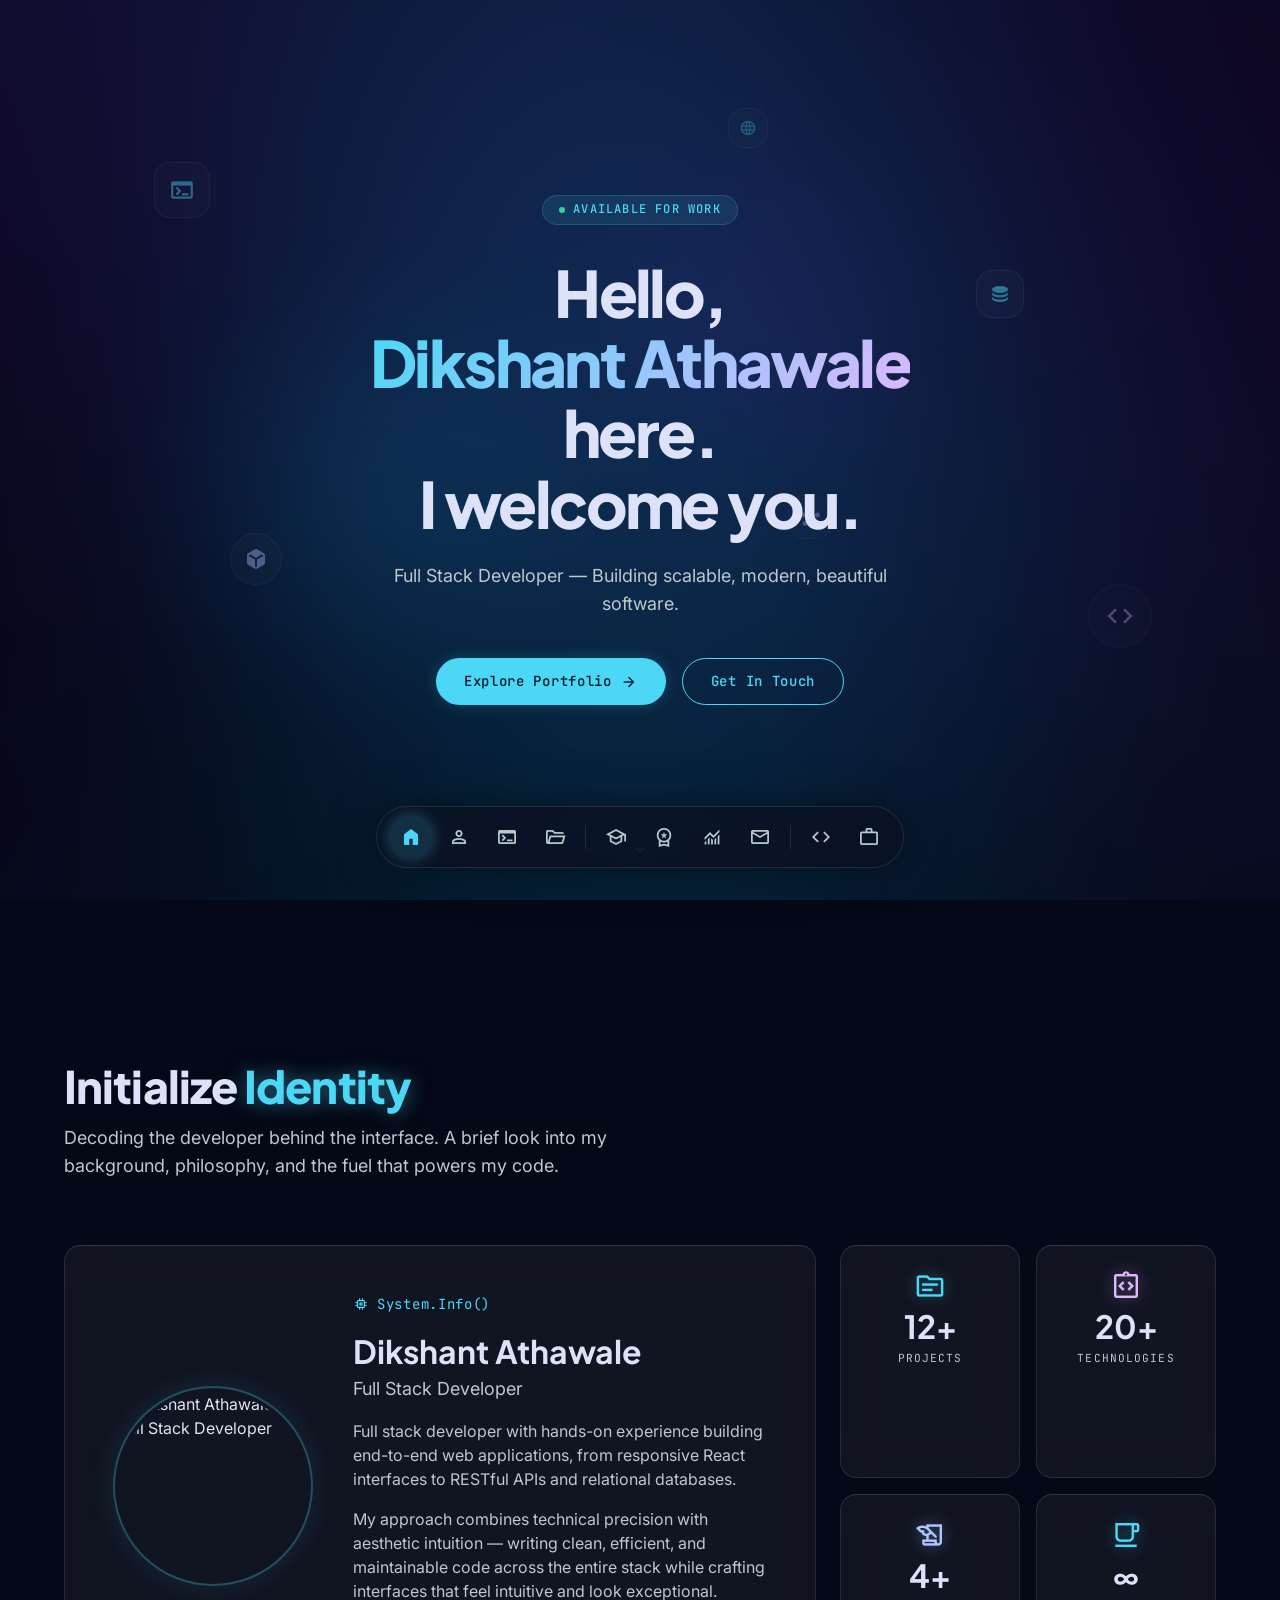
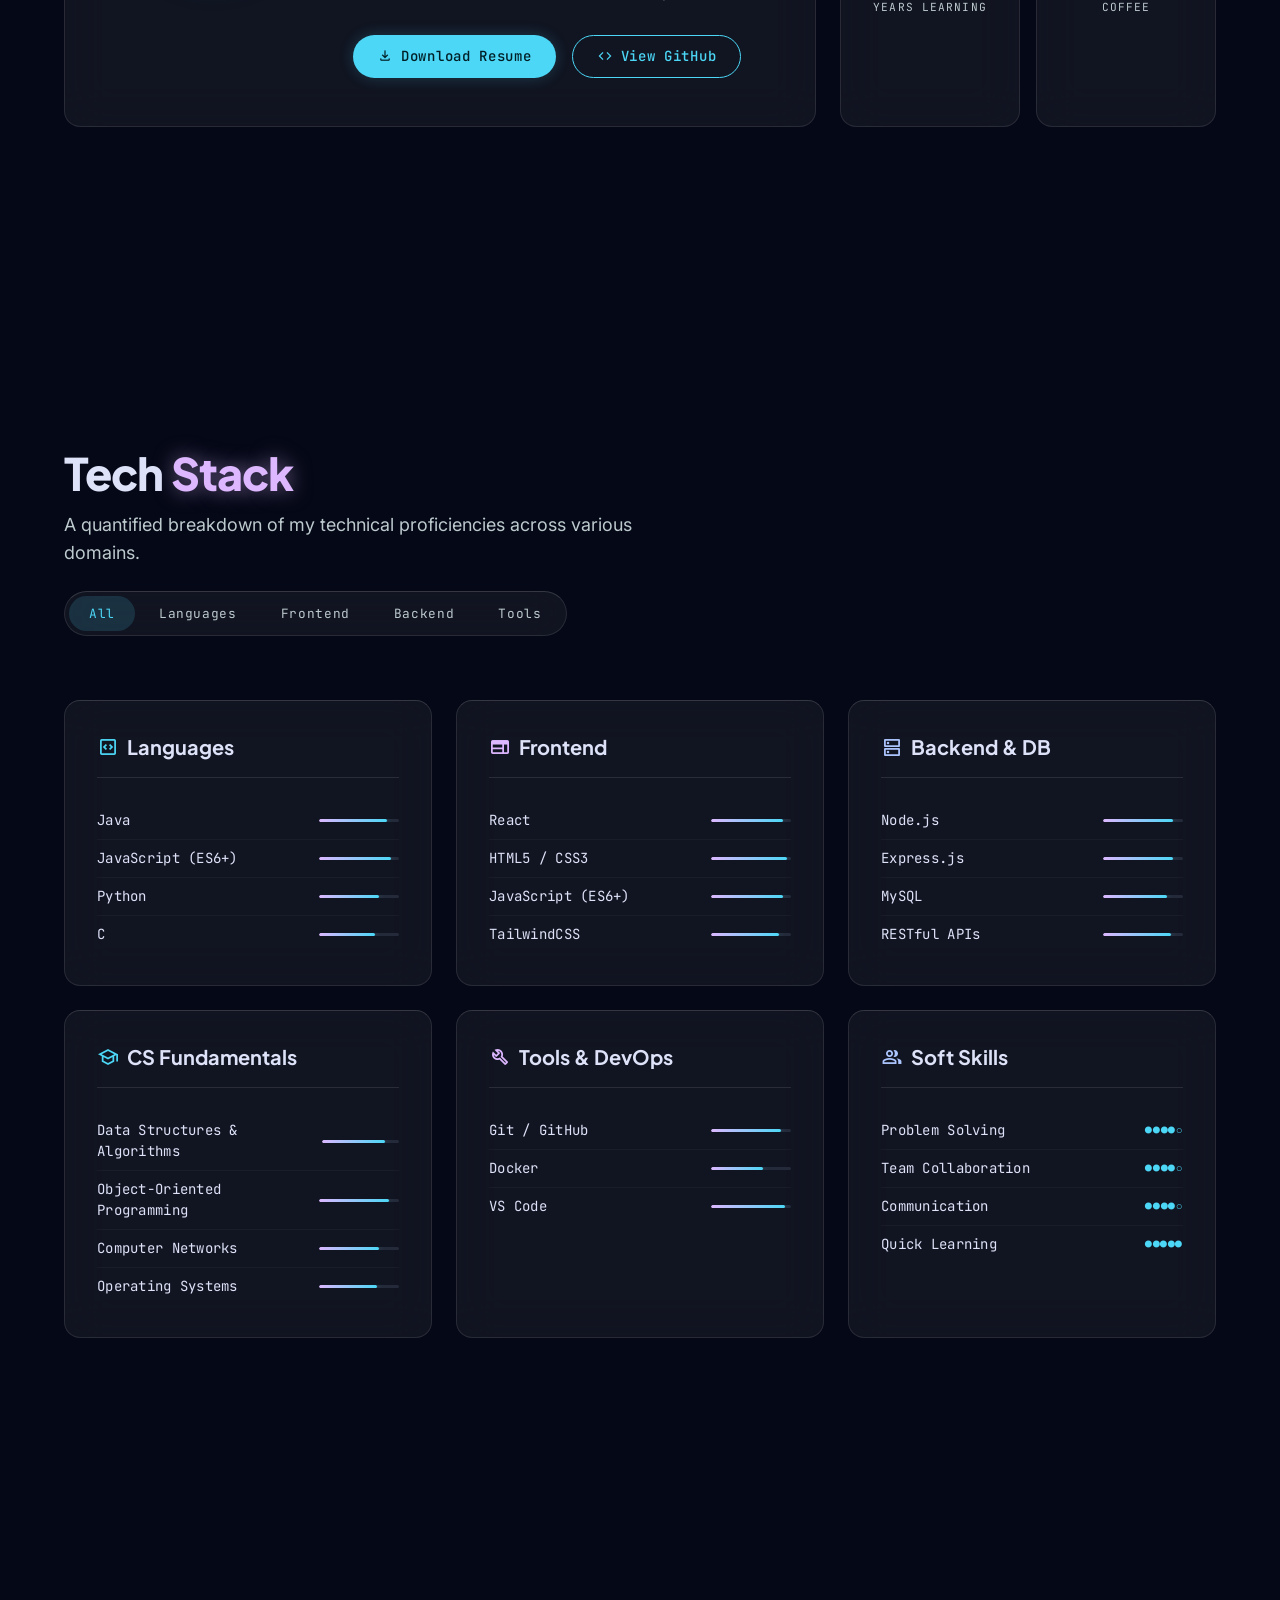
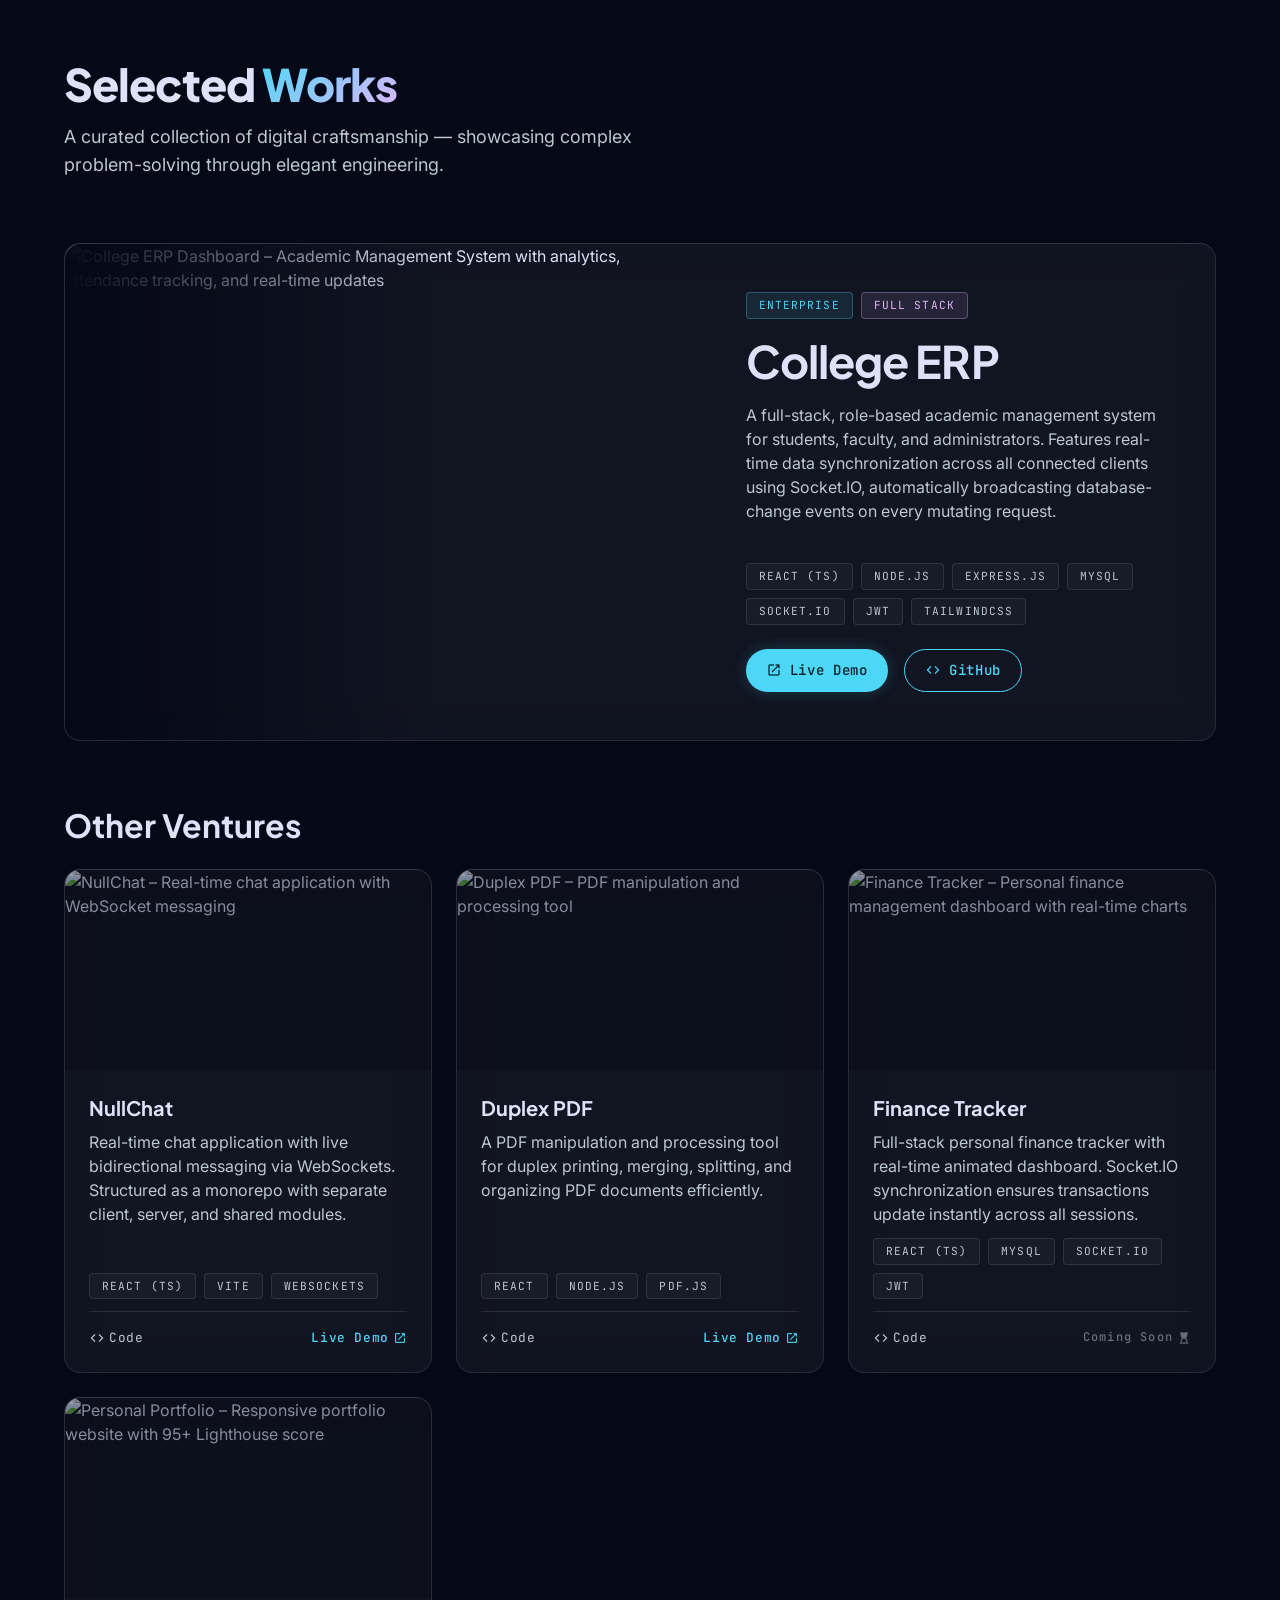
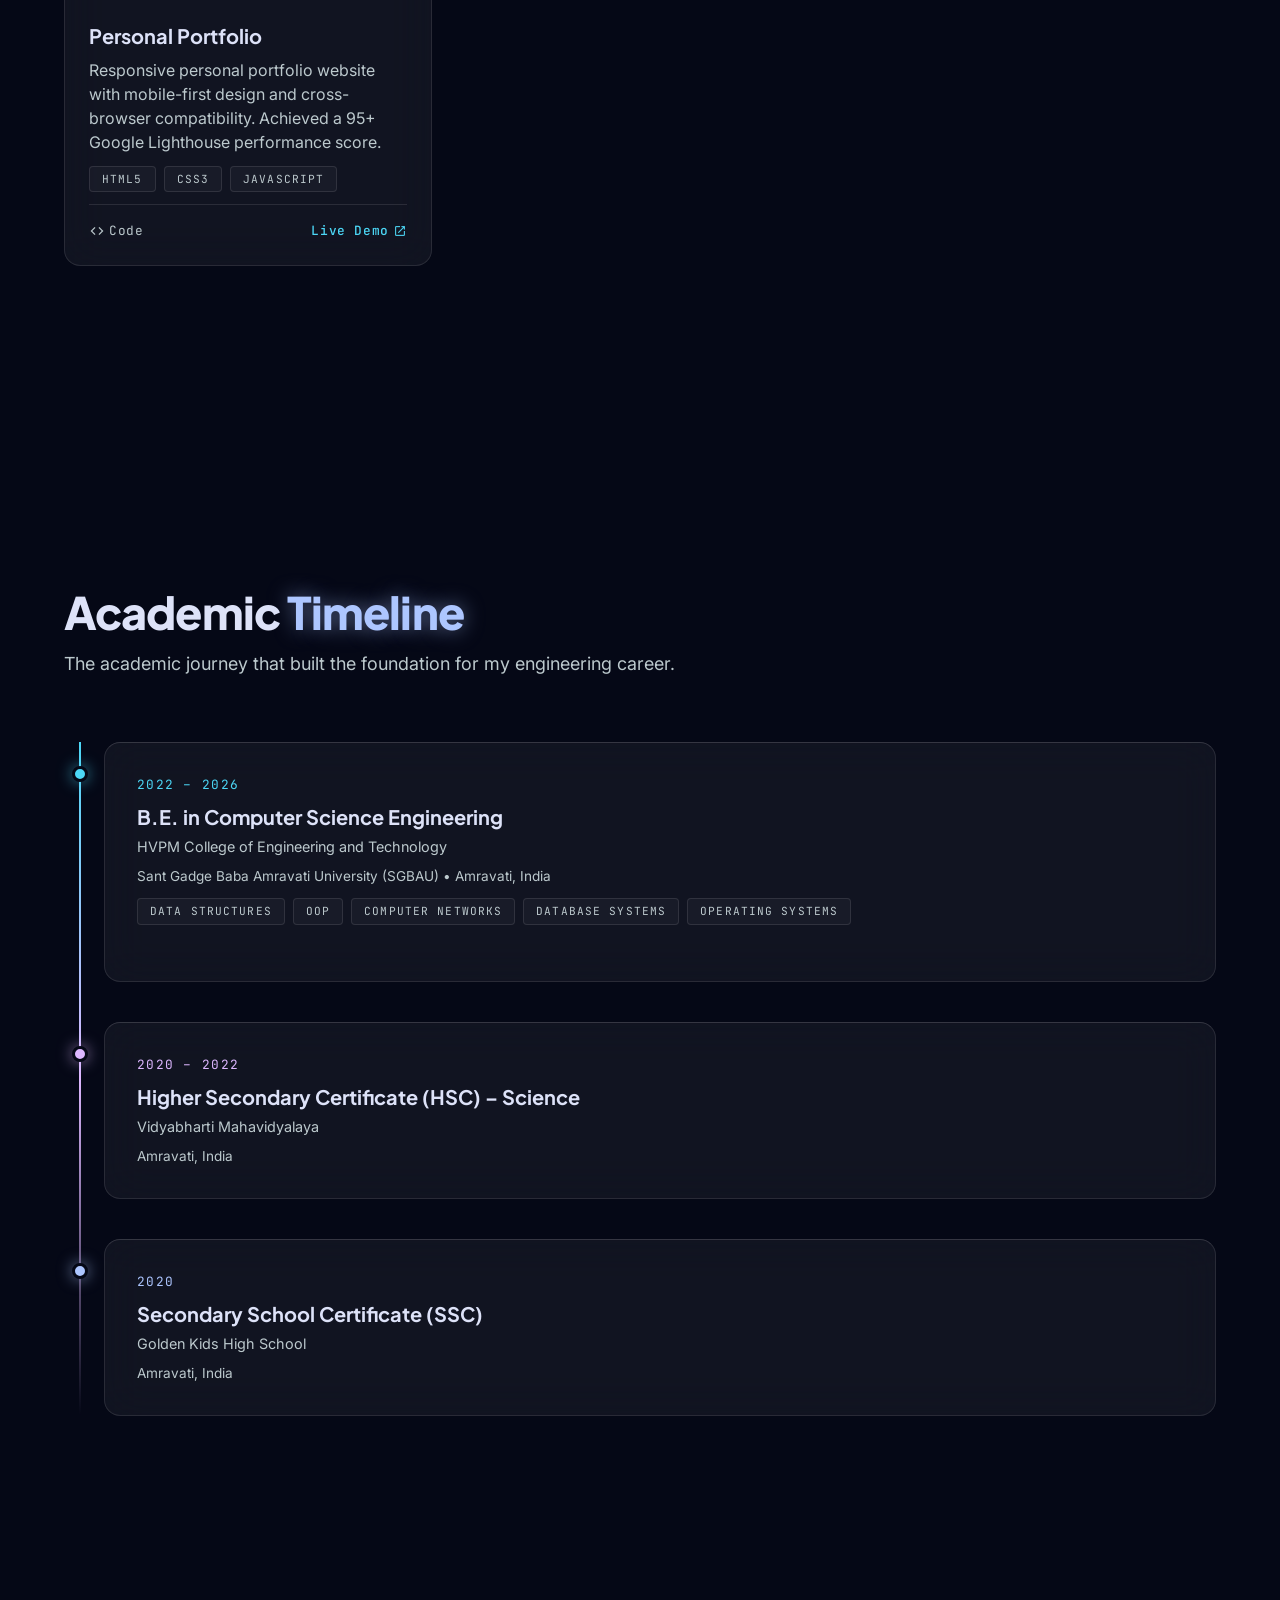
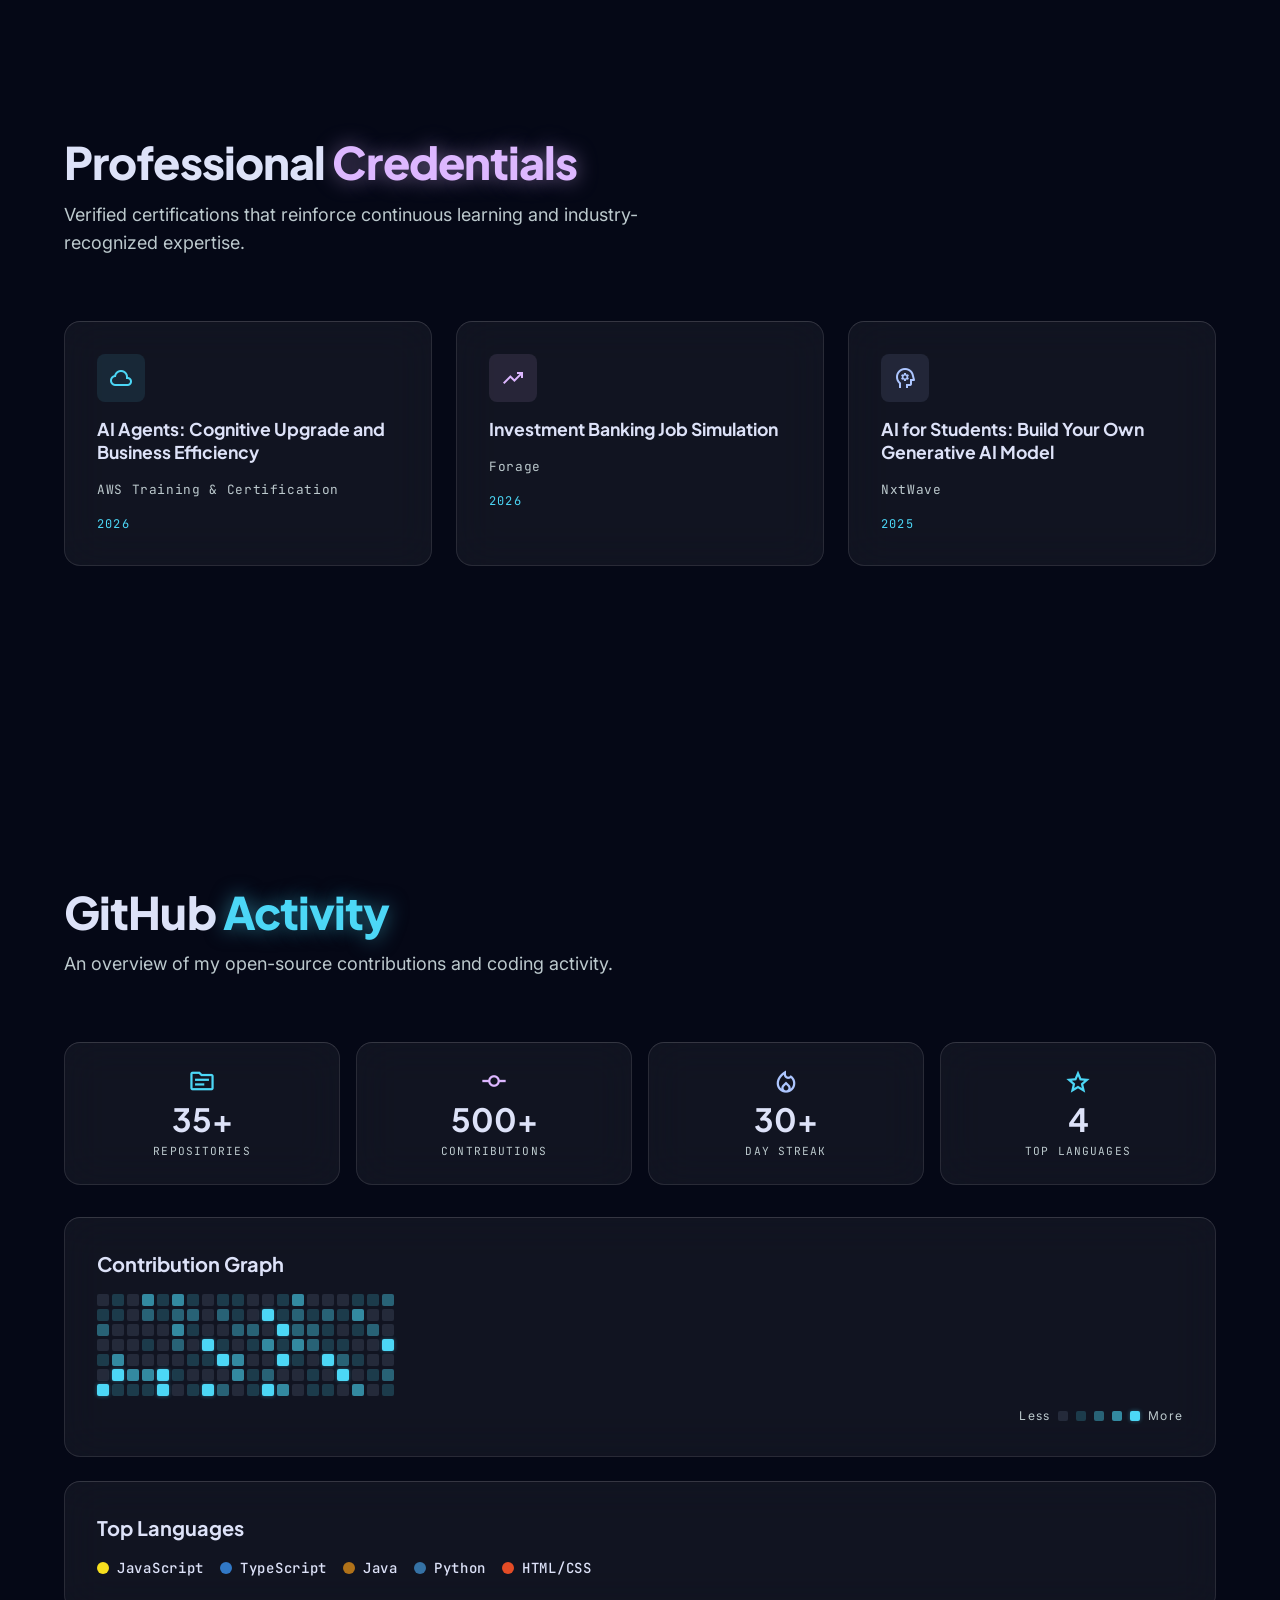
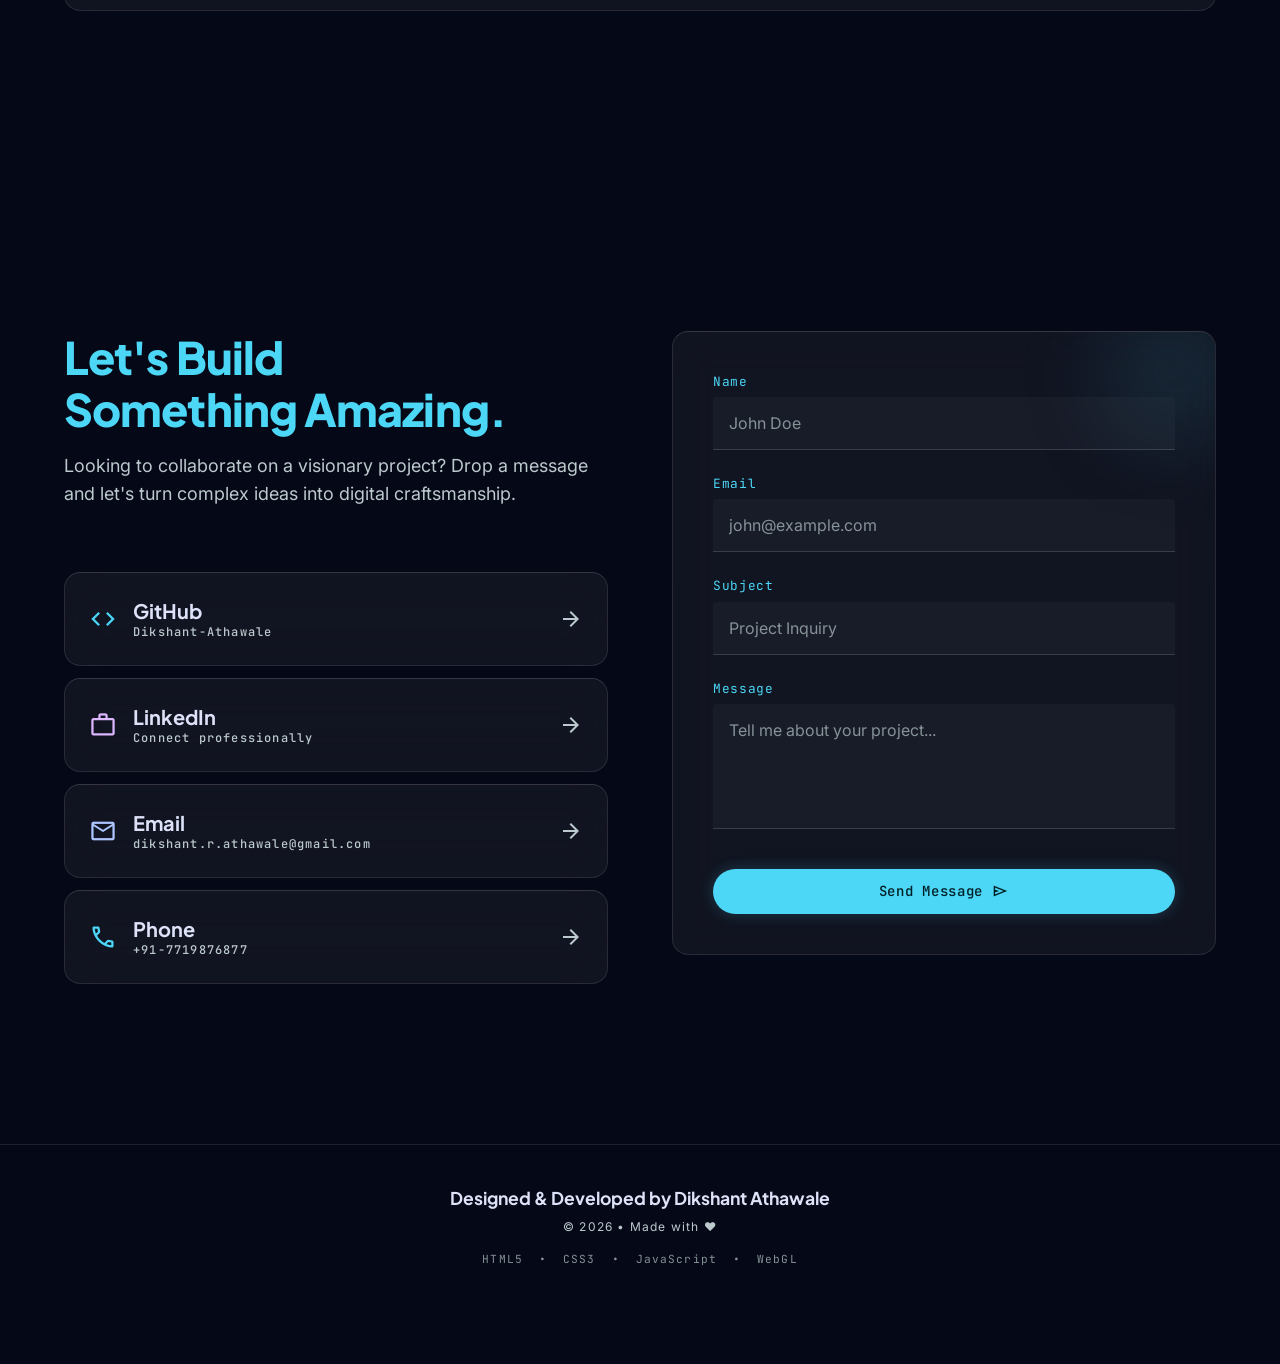
==== index.html @ 74b22dd6 "feat: complete modern single-page portfolio transformation" ====
<!DOCTYPE html>
<html lang="en">
<head>
  <meta charset="UTF-8">
  <meta name="viewport" content="width=device-width, initial-scale=1.0">
  <meta name="description" content="Dikshant Athawale – Full Stack Developer portfolio. Building scalable, modern, beautiful software with React, Node.js, Express, and MySQL.">
  <meta name="author" content="Dikshant Athawale">
  <meta name="theme-color" content="#050816">
  <title>Dikshant Athawale | Full Stack Developer</title>

  <!-- Fonts -->
  <link rel="preconnect" href="https://fonts.googleapis.com">
  <link rel="preconnect" href="https://fonts.gstatic.com" crossorigin>
  <link href="https://fonts.googleapis.com/css2?family=Plus+Jakarta+Sans:wght@600;700;800&family=Inter:wght@400;500;600&family=JetBrains+Mono:wght@400;500&display=swap" rel="stylesheet">
  <!-- Material Symbols -->
  <link href="https://fonts.googleapis.com/css2?family=Material+Symbols+Outlined:opsz,wght,FILL,GRAD@20..48,100..700,0..1,-50..200&display=swap" rel="stylesheet">

  <!-- Styles -->
  <link rel="stylesheet" href="styles.css">
</head>
<body>

  <!-- Skip to Content (Accessibility) -->
  <a href="#about" class="skip-link">Skip to main content</a>

  <!-- ================================================================
       LOADING OVERLAY
       ================================================================ -->
  <div id="loading-overlay">
    <div class="loader-name gradient-text" aria-hidden="true">DIKSHANT<br>ATHAWALE</div>
    <div class="loader-progress-track">
      <div class="loader-progress-fill"></div>
    </div>
    <p class="loader-subtitle">Loading Portfolio...</p>
  </div>

  <!-- ================================================================
       SCROLL PROGRESS BAR
       ================================================================ -->
  <div id="scroll-progress" class="scroll-progress" role="progressbar" aria-label="Page scroll progress"></div>

  <!-- ================================================================
       WEBGL SHADER BACKGROUND
       ================================================================ -->
  <div id="shader-bg" aria-hidden="true"></div>
  <div class="aurora-fallback" style="display:none;" aria-hidden="true"></div>

  <!-- ================================================================
       HERO SECTION
       ================================================================ -->
  <section id="hero" aria-label="Welcome">
    <!-- Floating Tech Icons -->
    <div class="floating-icons" aria-hidden="true">
      <div class="floating-icon" style="top:18%; left:12%; width:56px; height:56px; opacity:0.45;">
        <span class="material-symbols-outlined text-primary" style="font-size:26px; font-variation-settings:'FILL' 1;">terminal</span>
      </div>
      <div class="floating-icon" style="bottom:28%; right:10%; width:64px; height:64px; border-radius:50%; opacity:0.35;">
        <span class="material-symbols-outlined text-secondary" style="font-size:30px; font-variation-settings:'FILL' 1;">code</span>
      </div>
      <div class="floating-icon" style="top:30%; right:20%; width:48px; height:48px; opacity:0.5;">
        <span class="material-symbols-outlined text-primary" style="font-size:22px; font-variation-settings:'FILL' 1;">database</span>
      </div>
      <div class="floating-icon" style="bottom:35%; left:18%; width:52px; height:52px; border-radius:50%; opacity:0.4;">
        <span class="material-symbols-outlined text-tertiary" style="font-size:24px; font-variation-settings:'FILL' 1;">deployed_code</span>
      </div>
      <div class="floating-icon" style="top:55%; right:35%; width:44px; height:44px; opacity:0.3;">
        <span class="material-symbols-outlined text-secondary" style="font-size:20px; font-variation-settings:'FILL' 1;">hub</span>
      </div>
      <div class="floating-icon" style="top:12%; right:40%; width:40px; height:40px; opacity:0.35;">
        <span class="material-symbols-outlined text-primary" style="font-size:18px; font-variation-settings:'FILL' 1;">language</span>
      </div>
    </div>

    <!-- Hero Content -->
    <div class="hero-content container">
      <div class="hero-badge font-label text-label-sm text-primary">
        <span></span>
        AVAILABLE FOR WORK
      </div>
      <h1 class="font-display text-display-lg hero-title">
        Hello,<br>
        <span class="gradient-text">Dikshant Athawale</span> here.<br>
        I welcome you.
      </h1>
      <p class="font-body text-body-lg hero-subtitle">
        Full Stack Developer — Building scalable, modern, beautiful software.
      </p>
      <div class="hero-cta">
        <a href="#about" class="btn btn-primary">
          Explore Portfolio
          <span class="material-symbols-outlined" style="font-size:18px;">arrow_forward</span>
        </a>
        <a href="#contact" class="btn btn-ghost">
          Get In Touch
        </a>
      </div>
    </div>

    <!-- Scroll Indicator -->
    <div class="hero-scroll-indicator" aria-hidden="true">
      <span class="material-symbols-outlined" style="font-size:20px;">expand_more</span>
    </div>
  </section>

  <!-- ================================================================
       MAIN CONTENT
       ================================================================ -->
  <main>

    <!-- ============================================================
         ABOUT SECTION
         ============================================================ -->
    <section id="about" class="section" aria-label="About Me">
      <div class="container">
        <div class="section-header reveal">
          <h2 class="font-display text-headline-xl">Initialize <span class="text-primary glow-primary">Identity</span></h2>
          <p class="font-body text-body-lg text-muted" style="max-width:640px; margin-top:12px;">
            Decoding the developer behind the interface. A brief look into my background, philosophy, and the fuel that powers my code.
          </p>
        </div>

        <div class="about-grid">
          <!-- Main About Card -->
          <div class="card about-card reveal delay-1">
            <div class="about-photo-wrapper">
              <img src="https://www.gstatic.com/labs-code/stitch/stitch-placeholder-300x300.svg"
                   alt="Dikshant Athawale – Full Stack Developer"
                   width="300" height="300"
                   loading="lazy">
            </div>
            <div class="about-info">
              <div class="about-meta">
                <span class="material-symbols-outlined" style="font-size:16px;">memory</span>
                System.Info()
              </div>
              <h3 class="font-headline text-headline-lg" style="margin-bottom:4px;">Dikshant Athawale</h3>
              <p class="text-body-lg text-muted" style="margin-bottom:16px;">Full Stack Developer</p>
              <div class="about-bio text-body-md">
                <p>Full stack developer with hands-on experience building end-to-end web applications, from responsive React interfaces to RESTful APIs and relational databases.</p>
                <p>My approach combines technical precision with aesthetic intuition — writing clean, efficient, and maintainable code across the entire stack while crafting interfaces that feel intuitive and look exceptional.</p>
              </div>
              <div class="about-actions">
                <a href="Dikshant_Athawale_Resume_FullStack.pdf" download class="btn btn-primary" style="padding: 10px 24px;">
                  <span class="material-symbols-outlined" style="font-size:16px;">download</span>
                  Download Resume
                </a>
                <a href="https://github.com/Dikshant-Athawale" target="_blank" rel="noopener noreferrer" class="btn btn-ghost" style="padding: 10px 24px;">
                  <span class="material-symbols-outlined" style="font-size:16px;">code</span>
                  View GitHub
                </a>
              </div>
            </div>
          </div>

          <!-- Stats Bento Grid -->
          <div class="stats-grid reveal delay-2">
            <div class="card stat-card">
              <span class="material-symbols-outlined text-primary icon-glow-primary" style="font-size:32px;">source</span>
              <span class="stat-value" data-count="12" data-suffix="+">0</span>
              <span class="stat-label">Projects</span>
            </div>
            <div class="card stat-card">
              <span class="material-symbols-outlined text-secondary icon-glow-secondary" style="font-size:32px;">integration_instructions</span>
              <span class="stat-value" data-count="20" data-suffix="+">0</span>
              <span class="stat-label">Technologies</span>
            </div>
            <div class="card stat-card">
              <span class="material-symbols-outlined text-tertiary icon-glow-tertiary" style="font-size:32px;">history_edu</span>
              <span class="stat-value" data-count="4" data-suffix="+">0</span>
              <span class="stat-label">Years Learning</span>
            </div>
            <div class="card stat-card">
              <span class="material-symbols-outlined text-primary icon-glow-primary" style="font-size:32px;">local_cafe</span>
              <span class="stat-value">∞</span>
              <span class="stat-label">Coffee</span>
            </div>
          </div>
        </div>
      </div>
    </section>

    <!-- ============================================================
         SKILLS SECTION
         ============================================================ -->
    <section id="skills" class="section" aria-label="Technical Skills">
      <div class="container">
        <div class="section-header reveal" style="display:flex; flex-wrap:wrap; justify-content:space-between; align-items:flex-end; gap:24px;">
          <div>
            <h2 class="font-display text-headline-xl">Tech <span class="text-secondary glow-secondary">Stack</span></h2>
            <p class="font-body text-body-lg text-muted" style="max-width:640px; margin-top:12px;">
              A quantified breakdown of my technical proficiencies across various domains.
            </p>
          </div>
          <!-- Category Tabs -->
          <div class="glass skills-tabs" style="border-radius:9999px; align-self:flex-start;">
            <button class="skill-tab active" data-category="all">All</button>
            <button class="skill-tab" data-category="languages">Languages</button>
            <button class="skill-tab" data-category="frontend">Frontend</button>
            <button class="skill-tab" data-category="backend">Backend</button>
            <button class="skill-tab" data-category="tools">Tools</button>
          </div>
        </div>

        <div class="skills-grid">
          <!-- Programming Languages -->
          <div class="card skill-category-card reveal delay-1" data-category="languages">
            <div class="skill-category-header">
              <span class="material-symbols-outlined text-primary" style="font-size:22px;">code_blocks</span>
              <h3 class="font-headline text-headline-md">Languages</h3>
            </div>
            <div class="skill-item">
              <span>Java</span>
              <div class="skill-bar-track"><div class="skill-bar-fill" data-width="85%"></div></div>
            </div>
            <div class="skill-item">
              <span>JavaScript (ES6+)</span>
              <div class="skill-bar-track"><div class="skill-bar-fill" data-width="90%"></div></div>
            </div>
            <div class="skill-item">
              <span>Python</span>
              <div class="skill-bar-track"><div class="skill-bar-fill" data-width="75%"></div></div>
            </div>
            <div class="skill-item">
              <span>C</span>
              <div class="skill-bar-track"><div class="skill-bar-fill" data-width="70%"></div></div>
            </div>
          </div>

          <!-- Frontend -->
          <div class="card skill-category-card reveal delay-2" data-category="frontend">
            <div class="skill-category-header">
              <span class="material-symbols-outlined text-secondary" style="font-size:22px;">web</span>
              <h3 class="font-headline text-headline-md">Frontend</h3>
            </div>
            <div class="skill-item">
              <span>React</span>
              <div class="skill-bar-track"><div class="skill-bar-fill" data-width="90%"></div></div>
            </div>
            <div class="skill-item">
              <span>HTML5 / CSS3</span>
              <div class="skill-bar-track"><div class="skill-bar-fill" data-width="95%"></div></div>
            </div>
            <div class="skill-item">
              <span>JavaScript (ES6+)</span>
              <div class="skill-bar-track"><div class="skill-bar-fill" data-width="90%"></div></div>
            </div>
            <div class="skill-item">
              <span>TailwindCSS</span>
              <div class="skill-bar-track"><div class="skill-bar-fill" data-width="85%"></div></div>
            </div>
          </div>

          <!-- Backend & Database -->
          <div class="card skill-category-card reveal delay-3" data-category="backend">
            <div class="skill-category-header">
              <span class="material-symbols-outlined text-tertiary" style="font-size:22px;">dns</span>
              <h3 class="font-headline text-headline-md">Backend & DB</h3>
            </div>
            <div class="skill-item">
              <span>Node.js</span>
              <div class="skill-bar-track"><div class="skill-bar-fill" data-width="88%"></div></div>
            </div>
            <div class="skill-item">
              <span>Express.js</span>
              <div class="skill-bar-track"><div class="skill-bar-fill" data-width="88%"></div></div>
            </div>
            <div class="skill-item">
              <span>MySQL</span>
              <div class="skill-bar-track"><div class="skill-bar-fill" data-width="80%"></div></div>
            </div>
            <div class="skill-item">
              <span>RESTful APIs</span>
              <div class="skill-bar-track"><div class="skill-bar-fill" data-width="85%"></div></div>
            </div>
          </div>

          <!-- CS Fundamentals -->
          <div class="card skill-category-card reveal delay-1" data-category="languages">
            <div class="skill-category-header">
              <span class="material-symbols-outlined text-primary" style="font-size:22px;">school</span>
              <h3 class="font-headline text-headline-md">CS Fundamentals</h3>
            </div>
            <div class="skill-item">
              <span>Data Structures & Algorithms</span>
              <div class="skill-bar-track"><div class="skill-bar-fill" data-width="82%"></div></div>
            </div>
            <div class="skill-item">
              <span>Object-Oriented Programming</span>
              <div class="skill-bar-track"><div class="skill-bar-fill" data-width="88%"></div></div>
            </div>
            <div class="skill-item">
              <span>Computer Networks</span>
              <div class="skill-bar-track"><div class="skill-bar-fill" data-width="75%"></div></div>
            </div>
            <div class="skill-item">
              <span>Operating Systems</span>
              <div class="skill-bar-track"><div class="skill-bar-fill" data-width="72%"></div></div>
            </div>
          </div>

          <!-- Tools & DevOps -->
          <div class="card skill-category-card reveal delay-2" data-category="tools">
            <div class="skill-category-header">
              <span class="material-symbols-outlined text-secondary" style="font-size:22px;">build</span>
              <h3 class="font-headline text-headline-md">Tools & DevOps</h3>
            </div>
            <div class="skill-item">
              <span>Git / GitHub</span>
              <div class="skill-bar-track"><div class="skill-bar-fill" data-width="88%"></div></div>
            </div>
            <div class="skill-item">
              <span>Docker</span>
              <div class="skill-bar-track"><div class="skill-bar-fill" data-width="65%"></div></div>
            </div>
            <div class="skill-item">
              <span>VS Code</span>
              <div class="skill-bar-track"><div class="skill-bar-fill" data-width="92%"></div></div>
            </div>
          </div>

          <!-- Soft Skills -->
          <div class="card skill-category-card reveal delay-3" data-category="tools">
            <div class="skill-category-header">
              <span class="material-symbols-outlined text-tertiary" style="font-size:22px;">group</span>
              <h3 class="font-headline text-headline-md">Soft Skills</h3>
            </div>
            <div class="skill-item">
              <span>Problem Solving</span>
              <span class="skill-level">●●●●○</span>
            </div>
            <div class="skill-item">
              <span>Team Collaboration</span>
              <span class="skill-level">●●●●○</span>
            </div>
            <div class="skill-item">
              <span>Communication</span>
              <span class="skill-level">●●●●○</span>
            </div>
            <div class="skill-item">
              <span>Quick Learning</span>
              <span class="skill-level">●●●●●</span>
            </div>
          </div>
        </div>
      </div>
    </section>

    <!-- ============================================================
         PROJECTS SECTION
         ============================================================ -->
    <section id="projects" class="section" aria-label="Projects">
      <div class="container">
        <div class="section-header reveal">
          <h2 class="font-display text-headline-xl">Selected <span class="gradient-text">Works</span></h2>
          <p class="font-body text-body-lg text-muted" style="max-width:640px; margin-top:12px;">
            A curated collection of digital craftsmanship — showcasing complex problem-solving through elegant engineering.
          </p>
        </div>

        <!-- Featured Project: College ERP -->
        <div class="card featured-project reveal delay-1">
          <div class="featured-project-image">
            <img src="https://lh3.googleusercontent.com/aida-public/[base64]"
                 alt="College ERP Dashboard – Academic Management System with analytics, attendance tracking, and real-time updates"
                 loading="lazy"
                 width="800" height="500">
          </div>
          <div class="featured-project-content">
            <div class="project-tags">
              <span class="tag tag-primary">ENTERPRISE</span>
              <span class="tag tag-secondary">FULL STACK</span>
            </div>
            <h3 class="font-headline text-headline-xl" style="margin-bottom:16px;">College ERP</h3>
            <p class="text-body-md text-muted" style="margin-bottom:16px;">
              A full-stack, role-based academic management system for students, faculty, and administrators. Features real-time data synchronization across all connected clients using Socket.IO, automatically broadcasting database-change events on every mutating request.
            </p>
            <div class="tech-stack">
              <span class="tag">React (TS)</span>
              <span class="tag">Node.js</span>
              <span class="tag">Express.js</span>
              <span class="tag">MySQL</span>
              <span class="tag">Socket.IO</span>
              <span class="tag">JWT</span>
              <span class="tag">TailwindCSS</span>
            </div>
            <div class="project-actions">
              <a href="https://college-3exay2lt5-dikshantathawale777-7465s-projects.vercel.app" target="_blank" rel="noopener noreferrer" class="btn btn-primary" style="padding:10px 20px;">
                <span class="material-symbols-outlined" style="font-size:16px;">open_in_new</span>
                Live Demo
              </a>
              <a href="https://github.com/Dikshant-Athawale" target="_blank" rel="noopener noreferrer" class="btn btn-ghost" style="padding:10px 20px;">
                <span class="material-symbols-outlined" style="font-size:16px;">code</span>
                GitHub
              </a>
            </div>
          </div>
        </div>

        <!-- Other Projects Grid -->
        <h3 class="font-headline text-headline-lg reveal" style="margin-bottom:24px; margin-top:48px;">Other Ventures</h3>
        <div class="projects-grid">

          <!-- NullChat -->
          <div class="card project-card card-interactive reveal delay-1">
            <div class="project-card-image">
              <img src="https://lh3.googleusercontent.com/aida-public/[base64]"
                   alt="NullChat – Real-time chat application with WebSocket messaging"
                   loading="lazy"
                   width="600" height="400">
            </div>
            <div class="project-card-body">
              <h4 class="font-headline text-headline-md" style="margin-bottom:8px;">NullChat</h4>
              <p class="text-body-md text-muted" style="margin-bottom:12px; flex:1;">
                Real-time chat application with live bidirectional messaging via WebSockets. Structured as a monorepo with separate client, server, and shared modules.
              </p>
              <div class="tech-stack" style="margin:0 0 12px;">
                <span class="tag">React (TS)</span>
                <span class="tag">Vite</span>
                <span class="tag">WebSockets</span>
              </div>
              <div class="project-card-footer">
                <a href="https://github.com/Dikshant-Athawale" target="_blank" rel="noopener noreferrer" class="text-muted">
                  <span class="material-symbols-outlined" style="font-size:16px;">code</span> Code
                </a>
                <a href="https://null-chat-five.vercel.app" target="_blank" rel="noopener noreferrer" class="text-primary font-label text-label-sm" style="margin-left:auto; display:flex; align-items:center; gap:4px;">
                  Live Demo <span class="material-symbols-outlined" style="font-size:14px;">open_in_new</span>
                </a>
              </div>
            </div>
          </div>

          <!-- Duplex PDF -->
          <div class="card project-card card-interactive reveal delay-2">
            <div class="project-card-image">
              <img src="https://lh3.googleusercontent.com/aida-public/[base64]"
                   alt="Duplex PDF – PDF manipulation and processing tool"
                   loading="lazy"
                   width="600" height="400">
            </div>
            <div class="project-card-body">
              <h4 class="font-headline text-headline-md" style="margin-bottom:8px;">Duplex PDF</h4>
              <p class="text-body-md text-muted" style="margin-bottom:12px; flex:1;">
                A PDF manipulation and processing tool for duplex printing, merging, splitting, and organizing PDF documents efficiently.
              </p>
              <div class="tech-stack" style="margin:0 0 12px;">
                <span class="tag">React</span>
                <span class="tag">Node.js</span>
                <span class="tag">PDF.js</span>
              </div>
              <div class="project-card-footer">
                <a href="https://github.com/Dikshant-Athawale" target="_blank" rel="noopener noreferrer" class="text-muted">
                  <span class="material-symbols-outlined" style="font-size:16px;">code</span> Code
                </a>
                <a href="https://duplex-av3k3wbm3-dikshantathawale777-7465s-projects.vercel.app/" target="_blank" rel="noopener noreferrer" class="text-primary font-label text-label-sm" style="margin-left:auto; display:flex; align-items:center; gap:4px;">
                  Live Demo <span class="material-symbols-outlined" style="font-size:14px;">open_in_new</span>
                </a>
              </div>
            </div>
          </div>

          <!-- Finance Tracker -->
          <div class="card project-card card-interactive reveal delay-2">
            <div class="project-card-image">
              <img src="https://lh3.googleusercontent.com/aida-public/[base64]"
                   alt="Finance Tracker – Personal finance management dashboard with real-time charts"
                   loading="lazy"
                   width="600" height="400">
            </div>
            <div class="project-card-body">
              <h4 class="font-headline text-headline-md" style="margin-bottom:8px;">Finance Tracker</h4>
              <p class="text-body-md text-muted" style="margin-bottom:12px; flex:1;">
                Full-stack personal finance tracker with real-time animated dashboard. Socket.IO synchronization ensures transactions update instantly across all sessions.
              </p>
              <div class="tech-stack" style="margin:0 0 12px;">
                <span class="tag">React (TS)</span>
                <span class="tag">MySQL</span>
                <span class="tag">Socket.IO</span>
                <span class="tag">JWT</span>
              </div>
              <div class="project-card-footer">
                <a href="https://github.com/Dikshant-Athawale" target="_blank" rel="noopener noreferrer" class="text-muted">
                  <span class="material-symbols-outlined" style="font-size:16px;">code</span> Code
                </a>
                <span class="text-muted font-label text-label-sm" style="margin-left:auto; display:flex; align-items:center; gap:4px; opacity:0.5;">
                  Coming Soon <span class="material-symbols-outlined" style="font-size:14px;">hourglass_top</span>
                </span>
              </div>
            </div>
          </div>

          <!-- Personal Portfolio -->
          <div class="card project-card card-interactive reveal delay-3">
            <div class="project-card-image">
              <img src="https://lh3.googleusercontent.com/aida-public/[base64]"
                   alt="Personal Portfolio – Responsive portfolio website with 95+ Lighthouse score"
                   loading="lazy"
                   width="600" height="400">
            </div>
            <div class="project-card-body">
              <h4 class="font-headline text-headline-md" style="margin-bottom:8px;">Personal Portfolio</h4>
              <p class="text-body-md text-muted" style="margin-bottom:12px; flex:1;">
                Responsive personal portfolio website with mobile-first design and cross-browser compatibility. Achieved a 95+ Google Lighthouse performance score.
              </p>
              <div class="tech-stack" style="margin:0 0 12px;">
                <span class="tag">HTML5</span>
                <span class="tag">CSS3</span>
                <span class="tag">JavaScript</span>
              </div>
              <div class="project-card-footer">
                <a href="https://github.com/Dikshant-Athawale" target="_blank" rel="noopener noreferrer" class="text-muted">
                  <span class="material-symbols-outlined" style="font-size:16px;">code</span> Code
                </a>
                <a href="https://portfolio-neon-eta-15.vercel.app" target="_blank" rel="noopener noreferrer" class="text-primary font-label text-label-sm" style="margin-left:auto; display:flex; align-items:center; gap:4px;">
                  Live Demo <span class="material-symbols-outlined" style="font-size:14px;">open_in_new</span>
                </a>
              </div>
            </div>
          </div>

        </div>
      </div>
    </section>

    <!-- ============================================================
         EDUCATION SECTION
         ============================================================ -->
    <section id="education" class="section" aria-label="Education">
      <div class="container">
        <div class="section-header reveal">
          <h2 class="font-display text-headline-xl">Academic <span class="text-tertiary glow-tertiary">Timeline</span></h2>
          <p class="font-body text-body-lg text-muted" style="max-width:640px; margin-top:12px;">
            The academic journey that built the foundation for my engineering career.
          </p>
        </div>

        <div class="timeline">
          <!-- B.E. Computer Science -->
          <div class="timeline-item reveal delay-1">
            <div class="timeline-dot"></div>
            <div class="card timeline-card">
              <div class="timeline-year">2022 – 2026</div>
              <h3 class="timeline-title">B.E. in Computer Science Engineering</h3>
              <p class="timeline-subtitle">HVPM College of Engineering and Technology</p>
              <p class="timeline-details">Sant Gadge Baba Amravati University (SGBAU) • Amravati, India</p>
              <div class="tech-stack" style="margin-top:12px;">
                <span class="tag">Data Structures</span>
                <span class="tag">OOP</span>
                <span class="tag">Computer Networks</span>
                <span class="tag">Database Systems</span>
                <span class="tag">Operating Systems</span>
              </div>
            </div>
          </div>

          <!-- HSC -->
          <div class="timeline-item reveal delay-2">
            <div class="timeline-dot" style="background:var(--secondary); box-shadow:0 0 15px rgba(221,183,255,0.6);"></div>
            <div class="card timeline-card">
              <div class="timeline-year" style="color:var(--secondary);">2020 – 2022</div>
              <h3 class="timeline-title">Higher Secondary Certificate (HSC) – Science</h3>
              <p class="timeline-subtitle">Vidyabharti Mahavidyalaya</p>
              <p class="timeline-details">Amravati, India</p>
            </div>
          </div>

          <!-- SSC -->
          <div class="timeline-item reveal delay-3">
            <div class="timeline-dot" style="background:var(--tertiary); box-shadow:0 0 15px rgba(173,198,255,0.6);"></div>
            <div class="card timeline-card">
              <div class="timeline-year" style="color:var(--tertiary);">2020</div>
              <h3 class="timeline-title">Secondary School Certificate (SSC)</h3>
              <p class="timeline-subtitle">Golden Kids High School</p>
              <p class="timeline-details">Amravati, India</p>
            </div>
          </div>
        </div>
      </div>
    </section>

    <!-- ============================================================
         CERTIFICATIONS SECTION
         ============================================================ -->
    <section id="certifications" class="section" aria-label="Certifications">
      <div class="container">
        <div class="section-header reveal">
          <h2 class="font-display text-headline-xl">Professional <span class="text-secondary glow-secondary">Credentials</span></h2>
          <p class="font-body text-body-lg text-muted" style="max-width:640px; margin-top:12px;">
            Verified certifications that reinforce continuous learning and industry-recognized expertise.
          </p>
        </div>

        <div class="certs-grid">
          <!-- AWS Certification -->
          <div class="card cert-card card-interactive reveal delay-1">
            <div class="cert-icon">
              <span class="material-symbols-outlined" style="font-size:24px;">cloud</span>
            </div>
            <h3 class="cert-title">AI Agents: Cognitive Upgrade and Business Efficiency</h3>
            <p class="cert-issuer">AWS Training & Certification</p>
            <p class="cert-year">2026</p>
          </div>

          <!-- Forage Certification -->
          <div class="card cert-card card-interactive reveal delay-2">
            <div class="cert-icon" style="background:rgba(221,183,255,0.1); color:var(--secondary);">
              <span class="material-symbols-outlined" style="font-size:24px;">trending_up</span>
            </div>
            <h3 class="cert-title">Investment Banking Job Simulation</h3>
            <p class="cert-issuer">Forage</p>
            <p class="cert-year">2026</p>
          </div>

          <!-- NxtWave Certification -->
          <div class="card cert-card card-interactive reveal delay-3">
            <div class="cert-icon" style="background:rgba(173,198,255,0.1); color:var(--tertiary);">
              <span class="material-symbols-outlined" style="font-size:24px;">psychology</span>
            </div>
            <h3 class="cert-title">AI for Students: Build Your Own Generative AI Model</h3>
            <p class="cert-issuer">NxtWave</p>
            <p class="cert-year">2025</p>
          </div>
        </div>
      </div>
    </section>

    <!-- ============================================================
         GITHUB SECTION
         ============================================================ -->
    <section id="github" class="section" aria-label="GitHub Activity">
      <div class="container">
        <div class="section-header reveal">
          <h2 class="font-display text-headline-xl">GitHub <span class="text-primary glow-primary">Activity</span></h2>
          <p class="font-body text-body-lg text-muted" style="max-width:640px; margin-top:12px;">
            An overview of my open-source contributions and coding activity.
          </p>
        </div>

        <!-- GitHub Stats -->
        <div class="github-grid reveal delay-1">
          <div class="card github-stat-card">
            <span class="material-symbols-outlined text-primary" style="font-size:28px;">source</span>
            <span class="stat-value font-headline" data-count="35" data-suffix="+">0</span>
            <span class="stat-label">Repositories</span>
          </div>
          <div class="card github-stat-card">
            <span class="material-symbols-outlined text-secondary" style="font-size:28px;">commit</span>
            <span class="stat-value font-headline" data-count="500" data-suffix="+">0</span>
            <span class="stat-label">Contributions</span>
          </div>
          <div class="card github-stat-card">
            <span class="material-symbols-outlined text-tertiary" style="font-size:28px;">local_fire_department</span>
            <span class="stat-value font-headline" data-count="30" data-suffix="+">0</span>
            <span class="stat-label">Day Streak</span>
          </div>
          <div class="card github-stat-card">
            <span class="material-symbols-outlined text-primary" style="font-size:28px;">star</span>
            <span class="stat-value font-headline" data-count="4" data-suffix="">0</span>
            <span class="stat-label">Top Languages</span>
          </div>
        </div>

        <!-- Contribution Graph -->
        <div class="card github-contribution-graph reveal delay-2">
          <h3 class="font-headline text-headline-md" style="margin-bottom:16px;">Contribution Graph</h3>
          <div id="contribution-graph" class="contribution-grid" aria-label="GitHub contribution heatmap"></div>
          <div style="display:flex; align-items:center; gap:8px; margin-top:12px; justify-content:flex-end;">
            <span class="text-label-sm text-muted">Less</span>
            <div class="contribution-cell contribution-0" style="width:10px;height:10px;"></div>
            <div class="contribution-cell contribution-1" style="width:10px;height:10px;"></div>
            <div class="contribution-cell contribution-2" style="width:10px;height:10px;"></div>
            <div class="contribution-cell contribution-3" style="width:10px;height:10px;"></div>
            <div class="contribution-cell contribution-4" style="width:10px;height:10px;"></div>
            <span class="text-label-sm text-muted">More</span>
          </div>
        </div>

        <!-- Top Languages -->
        <div class="card reveal delay-3" style="padding:var(--space-4); margin-top:var(--space-3);">
          <h3 class="font-headline text-headline-md" style="margin-bottom:16px;">Top Languages</h3>
          <div style="display:flex; gap:16px; flex-wrap:wrap;">
            <div style="display:flex; align-items:center; gap:8px;">
              <div style="width:12px; height:12px; border-radius:50%; background:#f7df1e;"></div>
              <span class="font-label text-label-md">JavaScript</span>
            </div>
            <div style="display:flex; align-items:center; gap:8px;">
              <div style="width:12px; height:12px; border-radius:50%; background:#3178c6;"></div>
              <span class="font-label text-label-md">TypeScript</span>
            </div>
            <div style="display:flex; align-items:center; gap:8px;">
              <div style="width:12px; height:12px; border-radius:50%; background:#b07219;"></div>
              <span class="font-label text-label-md">Java</span>
            </div>
            <div style="display:flex; align-items:center; gap:8px;">
              <div style="width:12px; height:12px; border-radius:50%; background:#3572A5;"></div>
              <span class="font-label text-label-md">Python</span>
            </div>
            <div style="display:flex; align-items:center; gap:8px;">
              <div style="width:12px; height:12px; border-radius:50%; background:#e34c26;"></div>
              <span class="font-label text-label-md">HTML/CSS</span>
            </div>
          </div>
        </div>
      </div>
    </section>

    <!-- ============================================================
         CONTACT SECTION
         ============================================================ -->
    <section id="contact" class="section" aria-label="Contact">
      <div class="container">
        <div class="contact-split">
          <!-- Left: Heading + Social Links -->
          <div>
            <div class="section-header reveal">
              <h2 class="font-display text-headline-xl text-primary" style="margin-bottom:16px;">
                Let's Build<br>Something Amazing.
              </h2>
              <p class="font-body text-body-lg text-muted">
                Looking to collaborate on a visionary project? Drop a message and let's turn complex ideas into digital craftsmanship.
              </p>
            </div>

            <div style="display:flex; flex-direction:column; gap:12px; margin-top:32px;">
              <!-- GitHub -->
              <a href="https://github.com/Dikshant-Athawale" target="_blank" rel="noopener noreferrer"
                 class="card contact-link-card reveal delay-1">
                <div class="contact-link-info">
                  <span class="material-symbols-outlined text-primary">code</span>
                  <div>
                    <div class="font-headline text-headline-md">GitHub</div>
                    <div class="font-label text-label-sm text-muted">Dikshant-Athawale</div>
                  </div>
                </div>
                <span class="material-symbols-outlined text-muted" style="transition:transform 0.3s;">arrow_forward</span>
              </a>

              <!-- LinkedIn -->
              <a href="https://linkedin.com/in/dikshant-athawale-374763213" target="_blank" rel="noopener noreferrer"
                 class="card contact-link-card reveal delay-2">
                <div class="contact-link-info">
                  <span class="material-symbols-outlined text-secondary">work</span>
                  <div>
                    <div class="font-headline text-headline-md">LinkedIn</div>
                    <div class="font-label text-label-sm text-muted">Connect professionally</div>
                  </div>
                </div>
                <span class="material-symbols-outlined text-muted" style="transition:transform 0.3s;">arrow_forward</span>
              </a>

              <!-- Email -->
              <a href="mailto:dikshant.r.athawale@gmail.com"
                 class="card contact-link-card reveal delay-3">
                <div class="contact-link-info">
                  <span class="material-symbols-outlined text-tertiary">mail</span>
                  <div>
                    <div class="font-headline text-headline-md">Email</div>
                    <div class="font-label text-label-sm text-muted">dikshant.r.athawale@gmail.com</div>
                  </div>
                </div>
                <span class="material-symbols-outlined text-muted" style="transition:transform 0.3s;">arrow_forward</span>
              </a>

              <!-- Phone -->
              <a href="tel:+917719876877"
                 class="card contact-link-card reveal delay-4">
                <div class="contact-link-info">
                  <span class="material-symbols-outlined text-primary">phone</span>
                  <div>
                    <div class="font-headline text-headline-md">Phone</div>
                    <div class="font-label text-label-sm text-muted">+91-7719876877</div>
                  </div>
                </div>
                <span class="material-symbols-outlined text-muted" style="transition:transform 0.3s;">arrow_forward</span>
              </a>
            </div>
          </div>

          <!-- Right: Contact Form -->
          <div class="reveal delay-2">
            <form id="contact-form" class="card contact-form" novalidate>
              <div class="form-fields">
                <div class="form-group">
                  <label class="form-label" for="name">Name</label>
                  <input class="form-input" id="name" type="text" placeholder="John Doe" autocomplete="name" required>
                </div>
                <div class="form-group">
                  <label class="form-label" for="email">Email</label>
                  <input class="form-input" id="email" type="email" placeholder="john@example.com" autocomplete="email" required>
                </div>
                <div class="form-group">
                  <label class="form-label" for="subject">Subject</label>
                  <input class="form-input" id="subject" type="text" placeholder="Project Inquiry">
                </div>
                <div class="form-group">
                  <label class="form-label" for="message">Message</label>
                  <textarea class="form-input" id="message" placeholder="Tell me about your project..." rows="4" required></textarea>
                </div>
                <button type="submit" class="btn btn-primary form-submit">
                  Send Message
                  <span class="material-symbols-outlined" style="font-size:18px;">send</span>
                </button>
              </div>
              <div class="form-success" role="alert">
                <span class="material-symbols-outlined">check_circle</span>
                <h3 class="font-headline text-headline-md">Message Sent!</h3>
                <p class="text-body-md text-muted">Thanks for reaching out. I'll get back to you soon.</p>
              </div>
            </form>
          </div>
        </div>
      </div>
    </section>

  </main>

  <!-- ================================================================
       FOOTER
       ================================================================ -->
  <footer class="footer" role="contentinfo">
    <div class="container">
      <p class="footer-brand">Designed & Developed by Dikshant Athawale</p>
      <p class="text-label-sm text-muted">© 2026 • Made with ❤️</p>
      <div class="footer-tech">
        <span>HTML5</span>
        <span>•</span>
        <span>CSS3</span>
        <span>•</span>
        <span>JavaScript</span>
        <span>•</span>
        <span>WebGL</span>
      </div>
    </div>
  </footer>

  <!-- ================================================================
       FLOATING DOCK NAVIGATION
       ================================================================ -->
  <nav id="dock" class="dock" role="navigation" aria-label="Main navigation">
    <!-- Home -->
    <a href="#hero" class="dock-item active" data-section="hero" aria-label="Home">
      <span class="material-symbols-outlined" style="font-variation-settings:'FILL' 1;">home</span>
      <span class="dock-tooltip">Home</span>
    </a>
    <!-- About -->
    <a href="#about" class="dock-item" data-section="about" aria-label="About">
      <span class="material-symbols-outlined">person</span>
      <span class="dock-tooltip">About</span>
    </a>
    <!-- Skills -->
    <a href="#skills" class="dock-item" data-section="skills" aria-label="Skills">
      <span class="material-symbols-outlined">terminal</span>
      <span class="dock-tooltip">Skills</span>
    </a>
    <!-- Projects -->
    <a href="#projects" class="dock-item" data-section="projects" aria-label="Projects">
      <span class="material-symbols-outlined">folder_open</span>
      <span class="dock-tooltip">Projects</span>
    </a>

    <div class="dock-divider" aria-hidden="true"></div>

    <!-- Education -->
    <a href="#education" class="dock-item" data-section="education" aria-label="Education">
      <span class="material-symbols-outlined">school</span>
      <span class="dock-tooltip">Education</span>
    </a>
    <!-- Certifications -->
    <a href="#certifications" class="dock-item" data-section="certifications" aria-label="Certifications">
      <span class="material-symbols-outlined">workspace_premium</span>
      <span class="dock-tooltip">Certifications</span>
    </a>
    <!-- GitHub -->
    <a href="#github" class="dock-item" data-section="github" aria-label="GitHub">
      <span class="material-symbols-outlined">monitoring</span>
      <span class="dock-tooltip">GitHub</span>
    </a>
    <!-- Contact -->
    <a href="#contact" class="dock-item" data-section="contact" aria-label="Contact">
      <span class="material-symbols-outlined">mail</span>
      <span class="dock-tooltip">Contact</span>
    </a>

    <div class="dock-divider" aria-hidden="true"></div>

    <!-- External Links -->
    <a href="https://github.com/Dikshant-Athawale" target="_blank" rel="noopener noreferrer" class="dock-item" aria-label="GitHub Profile">
      <span class="material-symbols-outlined">code</span>
      <span class="dock-tooltip">GitHub</span>
    </a>
    <a href="https://linkedin.com/in/dikshant-athawale-374763213" target="_blank" rel="noopener noreferrer" class="dock-item" aria-label="LinkedIn Profile">
      <span class="material-symbols-outlined">work</span>
      <span class="dock-tooltip">LinkedIn</span>
    </a>
  </nav>

  <!-- Scripts -->
  <script src="scripts.js"></script>
</body>
</html>
---- styles.css ----
/* ============================================================
   DIKSHANT ATHAWALE – Portfolio Styles
   Design System: Aetheric Lumina (Glassmorphism + Cyber-Elegance)
   ============================================================ */

/* ---------- CSS Custom Properties (Design Tokens) ---------- */
:root {
  /* Background Palette */
  --bg-base: #050816;
  --bg-surface: #0d1322;
  --bg-surface-dim: #0B1120;
  --bg-surface-container: #191f2f;
  --bg-surface-container-low: #151b2b;
  --bg-surface-container-high: #242a3a;
  --bg-surface-container-highest: #2f3445;

  /* Accent Colors */
  --primary: #4cd7f6;
  --primary-container: #06b6d4;
  --primary-dim: rgba(76, 215, 246, 0.15);
  --secondary: #ddb7ff;
  --secondary-container: #6f00be;
  --tertiary: #adc6ff;
  --tertiary-container: #78a5ff;

  /* On-surface Colors */
  --on-surface: #dde2f8;
  --on-surface-variant: #bcc9cd;
  --on-primary: #003640;
  --on-primary-fixed: #001f26;
  --outline: #869397;
  --outline-variant: #3d494c;

  /* Status */
  --success: #34d399;
  --error: #ffb4ab;

  /* Glass */
  --glass-bg: rgba(255, 255, 255, 0.05);
  --glass-border: rgba(255, 255, 255, 0.1);
  --glass-border-top: rgba(255, 255, 255, 0.15);
  --glass-blur: 20px;

  /* Spacing (8px unit system) */
  --space-1: 8px;
  --space-2: 16px;
  --space-3: 24px;
  --space-4: 32px;
  --space-5: 40px;
  --space-6: 48px;
  --space-8: 64px;
  --space-10: 80px;
  --space-12: 96px;
  --space-16: 128px;
  --space-20: 160px;
  --gutter: 24px;
  --container-max: 1280px;
  --margin-mobile: 20px;
  --margin-desktop: 64px;

  /* Border Radius */
  --radius-sm: 0.25rem;
  --radius: 0.5rem;
  --radius-md: 0.75rem;
  --radius-lg: 1rem;
  --radius-xl: 1.5rem;
  --radius-2xl: 1.5rem;
  --radius-full: 9999px;

  /* Transitions */
  --ease-out: cubic-bezier(0.16, 1, 0.3, 1);
  --ease-bounce: cubic-bezier(0.175, 0.885, 0.32, 1.275);
  --transition-fast: 150ms;
  --transition-normal: 300ms;
  --transition-slow: 500ms;

  /* Z-index layers */
  --z-shader: -1;
  --z-content: 1;
  --z-header: 40;
  --z-dock: 50;
  --z-overlay: 100;
}

/* ---------- Reset & Base ---------- */
*, *::before, *::after {
  margin: 0;
  padding: 0;
  box-sizing: border-box;
}

html {
  scroll-behavior: smooth;
  -webkit-text-size-adjust: 100%;
  color-scheme: dark;
}

body {
  background-color: var(--bg-base);
  color: var(--on-surface);
  font-family: 'Inter', system-ui, -apple-system, sans-serif;
  font-size: 16px;
  line-height: 1.5;
  overflow-x: hidden;
  min-height: 100dvh;
  -webkit-font-smoothing: antialiased;
  -moz-osx-font-smoothing: grayscale;
}

::selection {
  background: rgba(76, 215, 246, 0.3);
  color: var(--primary);
}

a {
  color: inherit;
  text-decoration: none;
}

img {
  display: block;
  max-width: 100%;
  height: auto;
}

button {
  font: inherit;
  cursor: pointer;
  border: none;
  background: none;
  color: inherit;
}

input, textarea {
  font: inherit;
  color: inherit;
}

/* ---------- Typography ---------- */
.font-display {
  font-family: 'Plus Jakarta Sans', sans-serif;
  font-weight: 800;
  letter-spacing: -0.04em;
}

.font-headline {
  font-family: 'Plus Jakarta Sans', sans-serif;
  font-weight: 700;
}

.font-body {
  font-family: 'Inter', sans-serif;
  font-weight: 400;
}

.font-label {
  font-family: 'JetBrains Mono', monospace;
  font-weight: 500;
}

.text-display-lg {
  font-size: clamp(2.75rem, 5vw, 4.5rem);
  line-height: 1.1;
  letter-spacing: -0.04em;
}

.text-headline-xl {
  font-size: clamp(2rem, 3.5vw, 3rem);
  line-height: 1.17;
  letter-spacing: -0.02em;
}

.text-headline-lg {
  font-size: clamp(1.5rem, 2.5vw, 2rem);
  line-height: 1.25;
}

.text-headline-md {
  font-size: 1.25rem;
  line-height: 1.4;
}

.text-body-lg {
  font-size: 1.125rem;
  line-height: 1.56;
}

.text-body-md {
  font-size: 1rem;
  line-height: 1.5;
}

.text-label-md {
  font-size: 0.875rem;
  line-height: 1.43;
  letter-spacing: 0.05em;
}

.text-label-sm {
  font-size: 0.75rem;
  line-height: 1.33;
  letter-spacing: 0.1em;
}

/* Gradient text */
.gradient-text {
  background: linear-gradient(135deg, var(--primary), var(--secondary));
  -webkit-background-clip: text;
  -webkit-text-fill-color: transparent;
  background-clip: text;
}

.gradient-text-primary {
  background: linear-gradient(135deg, var(--primary), var(--tertiary));
  -webkit-background-clip: text;
  -webkit-text-fill-color: transparent;
  background-clip: text;
}

/* Glow text */
.glow-text {
  text-shadow: 0 0 20px rgba(76, 215, 246, 0.5);
}

/* ---------- Layout ---------- */
.container {
  width: 100%;
  max-width: var(--container-max);
  margin: 0 auto;
  padding-inline: var(--margin-mobile);
}

@media (min-width: 768px) {
  .container {
    padding-inline: var(--margin-desktop);
  }
}

.section {
  padding-block: var(--space-12);
  position: relative;
}

@media (min-width: 768px) {
  .section {
    padding-block: var(--space-20);
  }
}

.section-header {
  margin-bottom: var(--space-6);
}

@media (min-width: 768px) {
  .section-header {
    margin-bottom: var(--space-8);
  }
}

/* ---------- WebGL Shader Background ---------- */
#shader-bg {
  position: fixed;
  top: 0;
  left: 0;
  width: 100vw;
  height: 100vh;
  z-index: var(--z-shader);
  pointer-events: none;
}

#shader-bg canvas {
  display: block;
  width: 100%;
  height: 100%;
}

/* Fallback aurora gradient (no WebGL) */
.aurora-fallback {
  position: fixed;
  inset: 0;
  z-index: var(--z-shader);
  pointer-events: none;
  background:
    radial-gradient(ellipse at 15% 50%, rgba(76, 215, 246, 0.08), transparent 50%),
    radial-gradient(ellipse at 85% 30%, rgba(111, 0, 190, 0.08), transparent 50%),
    radial-gradient(ellipse at 50% 80%, rgba(173, 198, 255, 0.05), transparent 40%);
  filter: blur(80px);
}

/* ---------- Glass Components ---------- */
.glass {
  backdrop-filter: blur(var(--glass-blur));
  -webkit-backdrop-filter: blur(var(--glass-blur));
  background: var(--glass-bg);
  border: 1px solid var(--glass-border);
  border-top-color: var(--glass-border-top);
}

.glass-heavy {
  backdrop-filter: blur(40px);
  -webkit-backdrop-filter: blur(40px);
  background: rgba(11, 17, 32, 0.7);
  border: 1px solid var(--glass-border);
}

/* ---------- Buttons ---------- */
.btn {
  display: inline-flex;
  align-items: center;
  justify-content: center;
  gap: var(--space-1);
  padding: 12px 28px;
  border-radius: var(--radius-full);
  font-family: 'JetBrains Mono', monospace;
  font-weight: 500;
  font-size: 0.875rem;
  letter-spacing: 0.05em;
  transition: all var(--transition-normal) var(--ease-out);
  position: relative;
  overflow: hidden;
}

.btn-primary {
  background: var(--primary);
  color: var(--on-primary-fixed);
  box-shadow: 0 0 15px rgba(76, 215, 246, 0.2);
}

.btn-primary:hover {
  box-shadow: 0 0 30px rgba(76, 215, 246, 0.5);
  transform: translateY(-2px);
}

.btn-primary:active {
  transform: translateY(0) scale(0.97);
}

.btn-ghost {
  border: 1px solid var(--primary);
  color: var(--primary);
  background: transparent;
}

.btn-ghost:hover {
  background: rgba(76, 215, 246, 0.1);
  box-shadow: 0 0 20px rgba(76, 215, 246, 0.2);
  transform: translateY(-2px);
}

.btn-ghost:active {
  transform: translateY(0) scale(0.97);
}

/* ---------- Cards ---------- */
.card {
  backdrop-filter: blur(var(--glass-blur));
  -webkit-backdrop-filter: blur(var(--glass-blur));
  background: var(--glass-bg);
  border: 1px solid var(--glass-border);
  border-top-color: var(--glass-border-top);
  border-radius: var(--radius-lg);
  transition: all var(--transition-normal) var(--ease-out);
}

.card:hover {
  border-color: rgba(76, 215, 246, 0.2);
  box-shadow: 0 0 30px rgba(76, 215, 246, 0.08);
}

.card-interactive {
  cursor: pointer;
}

.card-interactive:hover {
  transform: translateY(-4px);
  border-color: rgba(76, 215, 246, 0.3);
  box-shadow: 0 0 30px rgba(76, 215, 246, 0.12);
}

/* ---------- Loading Overlay ---------- */
#loading-overlay {
  position: fixed;
  inset: 0;
  z-index: var(--z-overlay);
  background: var(--bg-base);
  display: flex;
  flex-direction: column;
  align-items: center;
  justify-content: center;
  transition: opacity 0.8s var(--ease-out), visibility 0.8s;
}

#loading-overlay.hidden {
  opacity: 0;
  visibility: hidden;
  pointer-events: none;
}

.loader-name {
  font-family: 'Plus Jakarta Sans', sans-serif;
  font-weight: 800;
  font-size: clamp(2.5rem, 8vw, 5rem);
  letter-spacing: -0.04em;
  text-align: center;
  line-height: 1.1;
}

.loader-progress-track {
  width: 200px;
  height: 3px;
  background: var(--bg-surface-container-high);
  border-radius: var(--radius-full);
  overflow: hidden;
  margin-top: var(--space-4);
}

.loader-progress-fill {
  height: 100%;
  width: 0%;
  background: linear-gradient(90deg, var(--secondary), var(--primary));
  border-radius: var(--radius-full);
  animation: loader-fill 1.8s var(--ease-out) forwards;
  box-shadow: 0 0 12px rgba(76, 215, 246, 0.6);
}

@keyframes loader-fill {
  0% { width: 0%; }
  40% { width: 45%; }
  80% { width: 85%; }
  100% { width: 100%; }
}

.loader-subtitle {
  margin-top: var(--space-3);
  font-family: 'JetBrains Mono', monospace;
  font-size: 0.75rem;
  letter-spacing: 0.1em;
  color: var(--on-surface-variant);
  text-transform: uppercase;
}

/* ---------- Hero Section ---------- */
#hero {
  min-height: 100dvh;
  display: flex;
  align-items: center;
  justify-content: center;
  position: relative;
  overflow: hidden;
}

.hero-content {
  text-align: center;
  max-width: 800px;
  width: 100%;
  z-index: var(--z-content);
}

.hero-badge {
  display: inline-flex;
  align-items: center;
  gap: var(--space-1);
  padding: 6px 16px;
  border-radius: var(--radius-full);
  background: rgba(76, 215, 246, 0.1);
  border: 1px solid rgba(76, 215, 246, 0.2);
  margin-bottom: var(--space-4);
}

.hero-badge span {
  width: 6px;
  height: 6px;
  border-radius: 50%;
  background: var(--success);
  animation: pulse-dot 2s infinite;
}

@keyframes pulse-dot {
  0%, 100% { opacity: 1; box-shadow: 0 0 0 0 rgba(52, 211, 153, 0.4); }
  50% { opacity: 0.7; box-shadow: 0 0 0 6px rgba(52, 211, 153, 0); }
}

.hero-title {
  margin-bottom: var(--space-3);
}

.hero-subtitle {
  color: var(--on-surface-variant);
  margin-bottom: var(--space-5);
  max-width: 560px;
  margin-inline: auto;
}

.hero-cta {
  display: flex;
  gap: var(--space-2);
  justify-content: center;
  flex-wrap: wrap;
}

.hero-scroll-indicator {
  position: absolute;
  bottom: var(--space-5);
  left: 50%;
  transform: translateX(-50%);
  display: flex;
  flex-direction: column;
  align-items: center;
  gap: var(--space-1);
  color: var(--on-surface-variant);
  animation: bounce-down 2s infinite;
  opacity: 0.6;
}

@keyframes bounce-down {
  0%, 100% { transform: translateX(-50%) translateY(0); }
  50% { transform: translateX(-50%) translateY(8px); }
}

/* Floating icons in hero */
.floating-icons {
  position: absolute;
  inset: 0;
  pointer-events: none;
  overflow: hidden;
}

.floating-icon {
  position: absolute;
  display: flex;
  align-items: center;
  justify-content: center;
  border-radius: var(--radius-lg);
  backdrop-filter: blur(10px);
  -webkit-backdrop-filter: blur(10px);
  background: var(--glass-bg);
  border: 1px solid var(--glass-border);
}

.floating-icon:nth-child(1) { animation: float-1 6s ease-in-out infinite; }
.floating-icon:nth-child(2) { animation: float-2 8s ease-in-out infinite; animation-delay: 1s; }
.floating-icon:nth-child(3) { animation: float-3 7s ease-in-out infinite; animation-delay: 2s; }
.floating-icon:nth-child(4) { animation: float-1 9s ease-in-out infinite; animation-delay: 0.5s; }
.floating-icon:nth-child(5) { animation: float-2 7.5s ease-in-out infinite; animation-delay: 1.5s; }
.floating-icon:nth-child(6) { animation: float-3 6.5s ease-in-out infinite; animation-delay: 3s; }

@keyframes float-1 {
  0%, 100% { transform: translateY(0) rotate(0deg); }
  50% { transform: translateY(-20px) rotate(5deg); }
}

@keyframes float-2 {
  0%, 100% { transform: translateY(0) rotate(0deg); }
  50% { transform: translateY(-15px) rotate(-3deg); }
}

@keyframes float-3 {
  0%, 100% { transform: translateY(0) rotate(0deg); }
  33% { transform: translateY(-12px) rotate(3deg); }
  66% { transform: translateY(-18px) rotate(-2deg); }
}

/* ---------- Floating Dock Navigation ---------- */
.dock {
  position: fixed;
  bottom: var(--space-4);
  left: 50%;
  transform: translateX(-50%) translateY(0);
  z-index: var(--z-dock);
  display: flex;
  align-items: center;
  gap: 4px;
  padding: 8px 12px;
  border-radius: var(--radius-full);
  backdrop-filter: blur(40px);
  -webkit-backdrop-filter: blur(40px);
  background: rgba(11, 17, 32, 0.75);
  border: 1px solid var(--glass-border);
  box-shadow:
    0 0 40px rgba(0, 0, 0, 0.5),
    0 0 80px rgba(76, 215, 246, 0.05);
  transition: transform var(--transition-normal) var(--ease-out),
              opacity var(--transition-normal) var(--ease-out);
}

.dock.dock-hidden {
  transform: translateX(-50%) translateY(calc(100% + 40px));
  opacity: 0;
}

.dock-item {
  position: relative;
  display: flex;
  align-items: center;
  justify-content: center;
  width: 44px;
  height: 44px;
  border-radius: var(--radius-full);
  color: var(--on-surface-variant);
  transition: all var(--transition-normal) var(--ease-bounce);
  cursor: pointer;
}

.dock-item:hover {
  color: var(--primary);
  transform: scale(1.25) translateY(-4px);
}

.dock-item:active {
  transform: scale(0.9);
}

.dock-item.active {
  color: var(--primary);
  background: rgba(76, 215, 246, 0.15);
  box-shadow: 0 0 15px rgba(76, 215, 246, 0.3);
}

.dock-item .material-symbols-outlined {
  font-size: 22px;
  transition: font-variation-settings var(--transition-fast);
}

.dock-item.active .material-symbols-outlined {
  font-variation-settings: 'FILL' 1;
}

/* Tooltip */
.dock-tooltip {
  position: absolute;
  bottom: calc(100% + 10px);
  left: 50%;
  transform: translateX(-50%) scale(0.8);
  padding: 4px 10px;
  border-radius: var(--radius-sm);
  background: var(--bg-surface-container-highest);
  color: var(--on-surface);
  font-family: 'JetBrains Mono', monospace;
  font-size: 0.7rem;
  letter-spacing: 0.05em;
  white-space: nowrap;
  pointer-events: none;
  opacity: 0;
  transition: all var(--transition-fast) var(--ease-out);
}

.dock-item:hover .dock-tooltip {
  opacity: 1;
  transform: translateX(-50%) scale(1);
}

/* Dock divider */
.dock-divider {
  width: 1px;
  height: 24px;
  background: var(--outline-variant);
  margin-inline: 4px;
  opacity: 0.5;
}

/* Scroll progress indicator */
.scroll-progress {
  position: fixed;
  top: 0;
  left: 0;
  height: 2px;
  background: linear-gradient(90deg, var(--primary), var(--secondary));
  z-index: calc(var(--z-dock) + 1);
  transition: width 100ms linear;
  box-shadow: 0 0 8px rgba(76, 215, 246, 0.5);
}

/* ---------- About Section ---------- */
.about-grid {
  display: grid;
  grid-template-columns: 1fr;
  gap: var(--gutter);
}

@media (min-width: 1024px) {
  .about-grid {
    grid-template-columns: 2fr 1fr;
  }
}

.about-card {
  display: flex;
  flex-direction: column;
  gap: var(--space-4);
  padding: var(--space-4);
}

@media (min-width: 768px) {
  .about-card {
    flex-direction: row;
    padding: var(--space-6);
    gap: var(--space-5);
  }
}

.about-photo-wrapper {
  width: 160px;
  height: 160px;
  border-radius: 50%;
  overflow: hidden;
  border: 2px solid rgba(76, 215, 246, 0.3);
  padding: 4px;
  box-shadow: 0 0 30px rgba(76, 215, 246, 0.1);
  flex-shrink: 0;
  align-self: center;
}

@media (min-width: 768px) {
  .about-photo-wrapper {
    width: 200px;
    height: 200px;
  }
}

.about-photo-wrapper img {
  width: 100%;
  height: 100%;
  object-fit: cover;
  border-radius: 50%;
  filter: grayscale(30%);
  transition: filter 0.7s var(--ease-out);
}

.about-photo-wrapper:hover img {
  filter: grayscale(0%);
}

.about-info {
  flex: 1;
}

.about-meta {
  display: inline-flex;
  align-items: center;
  gap: var(--space-1);
  color: var(--primary);
  font-family: 'JetBrains Mono', monospace;
  font-size: 0.875rem;
  letter-spacing: 0.05em;
  margin-bottom: var(--space-2);
}

.about-bio p {
  color: var(--on-surface-variant);
  margin-bottom: var(--space-2);
}

.about-bio p:last-child {
  margin-bottom: 0;
}

.about-actions {
  display: flex;
  gap: var(--space-2);
  margin-top: var(--space-4);
  flex-wrap: wrap;
}

/* Stats Bento Grid */
.stats-grid {
  display: grid;
  grid-template-columns: repeat(2, 1fr);
  gap: var(--space-2);
}

.stat-card {
  padding: var(--space-3);
  display: flex;
  flex-direction: column;
  align-items: center;
  text-align: center;
  gap: var(--space-1);
  transition: transform var(--transition-normal) var(--ease-out);
}

.stat-card:hover {
  transform: translateY(-4px);
}

.stat-value {
  font-family: 'Plus Jakarta Sans', sans-serif;
  font-weight: 700;
  font-size: 2rem;
  line-height: 1;
}

.stat-label {
  font-family: 'JetBrains Mono', monospace;
  font-size: 0.7rem;
  letter-spacing: 0.1em;
  color: var(--on-surface-variant);
  text-transform: uppercase;
}

/* ---------- Skills Section ---------- */
.skills-tabs {
  display: flex;
  gap: 4px;
  padding: 4px;
  border-radius: var(--radius-full);
  overflow-x: auto;
  scrollbar-width: none;
  -ms-overflow-style: none;
}

.skills-tabs::-webkit-scrollbar {
  display: none;
}

.skill-tab {
  padding: 8px 20px;
  border-radius: var(--radius-full);
  font-family: 'JetBrains Mono', monospace;
  font-size: 0.8rem;
  letter-spacing: 0.05em;
  white-space: nowrap;
  color: var(--on-surface-variant);
  transition: all var(--transition-normal) var(--ease-out);
  border: none;
  background: none;
  cursor: pointer;
}

.skill-tab:hover {
  color: var(--on-surface);
  background: rgba(255, 255, 255, 0.05);
}

.skill-tab.active {
  background: rgba(76, 215, 246, 0.15);
  color: var(--primary);
}

.skills-grid {
  display: grid;
  grid-template-columns: 1fr;
  gap: var(--gutter);
}

@media (min-width: 768px) {
  .skills-grid {
    grid-template-columns: repeat(2, 1fr);
  }
}

@media (min-width: 1024px) {
  .skills-grid {
    grid-template-columns: repeat(3, 1fr);
  }
}

.skill-category-card {
  padding: var(--space-4);
}

.skill-category-header {
  display: flex;
  align-items: center;
  gap: var(--space-1);
  padding-bottom: var(--space-2);
  border-bottom: 1px solid var(--glass-border);
  margin-bottom: var(--space-3);
}

.skill-item {
  display: flex;
  justify-content: space-between;
  align-items: center;
  padding: var(--space-1) 0;
  font-family: 'JetBrains Mono', monospace;
  font-size: 0.875rem;
  letter-spacing: 0.02em;
  border-bottom: 1px solid rgba(255, 255, 255, 0.03);
}

.skill-item:last-child {
  border-bottom: none;
}

.skill-level {
  font-size: 0.7rem;
  color: var(--primary);
  letter-spacing: 0.05em;
}

/* Skill progress bar */
.skill-bar-track {
  width: 80px;
  height: 3px;
  background: var(--bg-surface-container-high);
  border-radius: var(--radius-full);
  overflow: hidden;
}

.skill-bar-fill {
  height: 100%;
  border-radius: var(--radius-full);
  background: linear-gradient(90deg, var(--secondary), var(--primary));
  width: 0%;
  transition: width 1s var(--ease-out);
  box-shadow: 0 0 8px rgba(76, 215, 246, 0.4);
}

.skill-bar-fill.animated {
  /* Width set via inline style */
}

/* ---------- Projects Section ---------- */
.featured-project {
  display: flex;
  flex-direction: column;
  overflow: hidden;
  margin-bottom: var(--space-8);
}

@media (min-width: 1024px) {
  .featured-project {
    flex-direction: row;
  }
}

.featured-project-image {
  position: relative;
  min-height: 300px;
  overflow: hidden;
}

@media (min-width: 1024px) {
  .featured-project-image {
    width: 55%;
    min-height: 400px;
  }
}

.featured-project-image img {
  width: 100%;
  height: 100%;
  object-fit: cover;
  position: absolute;
  inset: 0;
}

.featured-project-image::after {
  content: '';
  position: absolute;
  inset: 0;
  background: linear-gradient(to top, var(--bg-base) 0%, transparent 60%);
}

@media (min-width: 1024px) {
  .featured-project-image::after {
    background: linear-gradient(to right, var(--bg-base) 0%, transparent 60%);
  }
}

.featured-project-content {
  padding: var(--space-4);
  position: relative;
  z-index: 2;
  margin-top: -60px;
}

@media (min-width: 768px) {
  .featured-project-content {
    padding: var(--space-6);
  }
}

@media (min-width: 1024px) {
  .featured-project-content {
    width: 45%;
    margin-top: 0;
    display: flex;
    flex-direction: column;
    justify-content: center;
  }
}

.project-tags {
  display: flex;
  gap: var(--space-1);
  flex-wrap: wrap;
  margin-bottom: var(--space-2);
}

.tag {
  padding: 4px 12px;
  border-radius: var(--radius-sm);
  font-family: 'JetBrains Mono', monospace;
  font-size: 0.7rem;
  letter-spacing: 0.1em;
  text-transform: uppercase;
  border: 1px solid var(--glass-border);
  background: rgba(255, 255, 255, 0.03);
  color: var(--on-surface-variant);
}

.tag-primary {
  border-color: rgba(76, 215, 246, 0.3);
  background: rgba(76, 215, 246, 0.1);
  color: var(--primary);
}

.tag-secondary {
  border-color: rgba(221, 183, 255, 0.3);
  background: rgba(221, 183, 255, 0.1);
  color: var(--secondary);
}

.tech-stack {
  display: flex;
  flex-wrap: wrap;
  gap: var(--space-1);
  margin: var(--space-3) 0;
}

.project-actions {
  display: flex;
  gap: var(--space-2);
  flex-wrap: wrap;
  margin-top: auto;
}

/* Project cards grid */
.projects-grid {
  display: grid;
  grid-template-columns: 1fr;
  gap: var(--gutter);
}

@media (min-width: 768px) {
  .projects-grid {
    grid-template-columns: repeat(2, 1fr);
  }
}

@media (min-width: 1024px) {
  .projects-grid {
    grid-template-columns: repeat(3, 1fr);
  }
}

.project-card {
  display: flex;
  flex-direction: column;
  overflow: hidden;
}

.project-card-image {
  height: 200px;
  position: relative;
  overflow: hidden;
}

.project-card-image img {
  width: 100%;
  height: 100%;
  object-fit: cover;
  transition: transform var(--transition-slow) var(--ease-out);
}

.project-card:hover .project-card-image img {
  transform: scale(1.05);
}

.project-card-image::after {
  content: '';
  position: absolute;
  inset: 0;
  background: rgba(5, 8, 22, 0.4);
  transition: background var(--transition-normal);
}

.project-card:hover .project-card-image::after {
  background: transparent;
}

.project-card-body {
  padding: var(--space-3);
  display: flex;
  flex-direction: column;
  flex: 1;
}

.project-card-footer {
  display: flex;
  align-items: center;
  justify-content: space-between;
  padding-top: var(--space-2);
  border-top: 1px solid var(--glass-border);
  margin-top: auto;
}

.project-card-footer a {
  display: flex;
  align-items: center;
  gap: 4px;
  font-family: 'JetBrains Mono', monospace;
  font-size: 0.8rem;
  letter-spacing: 0.05em;
  transition: color var(--transition-fast);
}

.project-card-footer a:hover {
  color: var(--primary);
}

/* ---------- Education Section ---------- */
.timeline {
  position: relative;
  padding-left: var(--space-5);
}

.timeline::before {
  content: '';
  position: absolute;
  left: 15px;
  top: 0;
  bottom: 0;
  width: 2px;
  background: linear-gradient(to bottom, var(--primary), var(--secondary), transparent);
}

.timeline-item {
  position: relative;
  margin-bottom: var(--space-5);
}

.timeline-item:last-child {
  margin-bottom: 0;
}

.timeline-dot {
  position: absolute;
  left: calc(-1 * var(--space-5) + 8px);
  top: var(--space-3);
  width: 16px;
  height: 16px;
  border-radius: 50%;
  background: var(--primary);
  border: 3px solid var(--bg-base);
  box-shadow: 0 0 15px rgba(76, 215, 246, 0.6);
  z-index: 2;
}

.timeline-card {
  padding: var(--space-3);
}

@media (min-width: 768px) {
  .timeline-card {
    padding: var(--space-4);
  }
}

.timeline-year {
  font-family: 'JetBrains Mono', monospace;
  font-size: 0.8rem;
  letter-spacing: 0.1em;
  color: var(--primary);
  margin-bottom: var(--space-1);
}

.timeline-title {
  font-family: 'Plus Jakarta Sans', sans-serif;
  font-weight: 700;
  font-size: 1.25rem;
  margin-bottom: 4px;
}

.timeline-subtitle {
  color: var(--on-surface-variant);
  font-size: 0.9rem;
  margin-bottom: var(--space-1);
}

.timeline-details {
  font-size: 0.85rem;
  color: var(--on-surface-variant);
}

/* ---------- Certifications Section ---------- */
.certs-grid {
  display: grid;
  grid-template-columns: 1fr;
  gap: var(--gutter);
}

@media (min-width: 768px) {
  .certs-grid {
    grid-template-columns: repeat(2, 1fr);
  }
}

@media (min-width: 1024px) {
  .certs-grid {
    grid-template-columns: repeat(3, 1fr);
  }
}

.cert-card {
  padding: var(--space-4);
  display: flex;
  flex-direction: column;
  gap: var(--space-2);
  position: relative;
  overflow: hidden;
}

.cert-card::before {
  content: '';
  position: absolute;
  top: 0;
  left: 0;
  right: 0;
  height: 3px;
  background: linear-gradient(90deg, var(--primary), var(--secondary));
  opacity: 0;
  transition: opacity var(--transition-normal);
}

.cert-card:hover::before {
  opacity: 1;
}

.cert-icon {
  width: 48px;
  height: 48px;
  border-radius: var(--radius);
  background: rgba(76, 215, 246, 0.1);
  display: flex;
  align-items: center;
  justify-content: center;
  color: var(--primary);
}

.cert-title {
  font-family: 'Plus Jakarta Sans', sans-serif;
  font-weight: 700;
  font-size: 1.1rem;
  line-height: 1.3;
}

.cert-issuer {
  font-family: 'JetBrains Mono', monospace;
  font-size: 0.8rem;
  letter-spacing: 0.05em;
  color: var(--on-surface-variant);
}

.cert-year {
  font-family: 'JetBrains Mono', monospace;
  font-size: 0.75rem;
  letter-spacing: 0.1em;
  color: var(--primary);
}

/* ---------- GitHub Section ---------- */
.github-grid {
  display: grid;
  grid-template-columns: repeat(2, 1fr);
  gap: var(--space-2);
}

@media (min-width: 768px) {
  .github-grid {
    grid-template-columns: repeat(4, 1fr);
  }
}

.github-stat-card {
  padding: var(--space-3);
  text-align: center;
  display: flex;
  flex-direction: column;
  align-items: center;
  gap: var(--space-1);
}

.github-contribution-graph {
  margin-top: var(--space-4);
  padding: var(--space-4);
  overflow-x: auto;
}

.contribution-grid {
  display: flex;
  gap: 3px;
}

.contribution-week {
  display: flex;
  flex-direction: column;
  gap: 3px;
}

.contribution-cell {
  width: 12px;
  height: 12px;
  border-radius: 2px;
  transition: transform var(--transition-fast);
}

.contribution-cell:hover {
  transform: scale(1.5);
}

.contribution-0 { background: var(--bg-surface-container-high); }
.contribution-1 { background: rgba(76, 215, 246, 0.2); }
.contribution-2 { background: rgba(76, 215, 246, 0.4); }
.contribution-3 { background: rgba(76, 215, 246, 0.6); }
.contribution-4 { background: var(--primary); box-shadow: 0 0 4px rgba(76, 215, 246, 0.4); }

/* ---------- Contact Section ---------- */
.contact-split {
  display: grid;
  grid-template-columns: 1fr;
  gap: var(--space-5);
}

@media (min-width: 768px) {
  .contact-split {
    grid-template-columns: 1fr 1fr;
    gap: var(--space-8);
  }
}

.contact-link-card {
  padding: var(--space-3);
  display: flex;
  align-items: center;
  justify-content: space-between;
  gap: var(--space-2);
  cursor: pointer;
}

.contact-link-card:hover .material-symbols-outlined:last-child {
  transform: translateX(4px);
}

.contact-link-info {
  display: flex;
  align-items: center;
  gap: var(--space-2);
}

.contact-link-info .material-symbols-outlined {
  font-size: 28px;
  transition: transform var(--transition-normal) var(--ease-out);
}

.contact-link-card:hover .contact-link-info .material-symbols-outlined {
  transform: scale(1.1);
}

/* Contact Form */
.contact-form {
  padding: var(--space-4);
  position: relative;
  overflow: hidden;
}

@media (min-width: 768px) {
  .contact-form {
    padding: var(--space-5);
  }
}

.contact-form::before {
  content: '';
  position: absolute;
  top: -20px;
  right: -20px;
  width: 120px;
  height: 120px;
  background: rgba(76, 215, 246, 0.15);
  filter: blur(50px);
  border-radius: 50%;
  pointer-events: none;
}

.form-group {
  display: flex;
  flex-direction: column;
  gap: 6px;
  margin-bottom: var(--space-3);
}

.form-label {
  font-family: 'JetBrains Mono', monospace;
  font-size: 0.8rem;
  letter-spacing: 0.05em;
  color: var(--primary);
}

.form-input {
  width: 100%;
  padding: 14px 16px;
  background: rgba(255, 255, 255, 0.03);
  border: none;
  border-bottom: 1px solid rgba(255, 255, 255, 0.15);
  border-radius: var(--radius-sm) var(--radius-sm) 0 0;
  color: var(--on-surface);
  font-size: 1rem;
  transition: all var(--transition-normal) var(--ease-out);
}

.form-input::placeholder {
  color: var(--outline);
}

.form-input:focus {
  outline: none;
  border-bottom-color: var(--primary);
  background: rgba(255, 255, 255, 0.06);
  box-shadow: 0 8px 20px -10px rgba(76, 215, 246, 0.2);
}

textarea.form-input {
  resize: none;
  min-height: 120px;
}

.form-submit {
  width: 100%;
  margin-top: var(--space-2);
}

.form-success {
  display: none;
  text-align: center;
  padding: var(--space-5);
}

.form-success.show {
  display: flex;
  flex-direction: column;
  align-items: center;
  gap: var(--space-2);
}

.form-success .material-symbols-outlined {
  font-size: 48px;
  color: var(--success);
}

/* ---------- Footer ---------- */
.footer {
  border-top: 1px solid var(--glass-border);
  padding: var(--space-5) 0 var(--space-12);
  text-align: center;
  color: var(--on-surface-variant);
}

.footer-brand {
  font-family: 'Plus Jakarta Sans', sans-serif;
  font-weight: 700;
  font-size: 1.1rem;
  color: var(--on-surface);
  margin-bottom: var(--space-1);
}

.footer-tech {
  display: flex;
  justify-content: center;
  gap: var(--space-2);
  flex-wrap: wrap;
  margin-top: var(--space-2);
}

.footer-tech span {
  font-family: 'JetBrains Mono', monospace;
  font-size: 0.7rem;
  letter-spacing: 0.1em;
  color: var(--outline);
}

/* ---------- Scroll Reveal Animations ---------- */
.reveal {
  opacity: 0;
  transform: translateY(30px);
  transition: opacity 0.7s var(--ease-out), transform 0.7s var(--ease-out);
}

.reveal.revealed {
  opacity: 1;
  transform: translateY(0);
}

.reveal-left {
  opacity: 0;
  transform: translateX(-30px);
  transition: opacity 0.7s var(--ease-out), transform 0.7s var(--ease-out);
}

.reveal-left.revealed {
  opacity: 1;
  transform: translateX(0);
}

.reveal-right {
  opacity: 0;
  transform: translateX(30px);
  transition: opacity 0.7s var(--ease-out), transform 0.7s var(--ease-out);
}

.reveal-right.revealed {
  opacity: 1;
  transform: translateX(0);
}

.reveal-scale {
  opacity: 0;
  transform: scale(0.9);
  transition: opacity 0.7s var(--ease-out), transform 0.7s var(--ease-out);
}

.reveal-scale.revealed {
  opacity: 1;
  transform: scale(1);
}

/* Stagger delays */
.delay-1 { transition-delay: 100ms; }
.delay-2 { transition-delay: 200ms; }
.delay-3 { transition-delay: 300ms; }
.delay-4 { transition-delay: 400ms; }
.delay-5 { transition-delay: 500ms; }
.delay-6 { transition-delay: 600ms; }

/* ---------- Accessibility ---------- */
@media (prefers-reduced-motion: reduce) {
  *, *::before, *::after {
    animation-duration: 0.01ms !important;
    animation-iteration-count: 1 !important;
    transition-duration: 0.01ms !important;
    scroll-behavior: auto !important;
  }
  
  .reveal, .reveal-left, .reveal-right, .reveal-scale {
    opacity: 1;
    transform: none;
  }
  
  .floating-icon {
    animation: none !important;
  }
  
  .hero-scroll-indicator {
    animation: none;
  }
}

/* Focus visible for keyboard users */
:focus-visible {
  outline: 2px solid var(--primary);
  outline-offset: 2px;
}

/* Screen reader only */
.sr-only {
  position: absolute;
  width: 1px;
  height: 1px;
  padding: 0;
  margin: -1px;
  overflow: hidden;
  clip: rect(0, 0, 0, 0);
  white-space: nowrap;
  border-width: 0;
}

/* Skip to content link */
.skip-link {
  position: fixed;
  top: -100%;
  left: var(--space-2);
  z-index: 200;
  padding: var(--space-1) var(--space-2);
  background: var(--primary);
  color: var(--on-primary-fixed);
  border-radius: var(--radius);
  font-family: 'JetBrains Mono', monospace;
  font-size: 0.8rem;
  transition: top var(--transition-fast);
}

.skip-link:focus {
  top: var(--space-2);
}

/* ---------- Utility Classes ---------- */
.text-primary { color: var(--primary); }
.text-secondary { color: var(--secondary); }
.text-tertiary { color: var(--tertiary); }
.text-muted { color: var(--on-surface-variant); }
.text-success { color: var(--success); }

.glow-primary { text-shadow: 0 0 20px rgba(76, 215, 246, 0.5); }
.glow-secondary { text-shadow: 0 0 20px rgba(221, 183, 255, 0.5); }
.glow-tertiary { text-shadow: 0 0 20px rgba(173, 198, 255, 0.5); }

.icon-glow-primary { filter: drop-shadow(0 0 8px rgba(76, 215, 246, 0.4)); }
.icon-glow-secondary { filter: drop-shadow(0 0 8px rgba(221, 183, 255, 0.4)); }
.icon-glow-tertiary { filter: drop-shadow(0 0 8px rgba(173, 198, 255, 0.4)); }
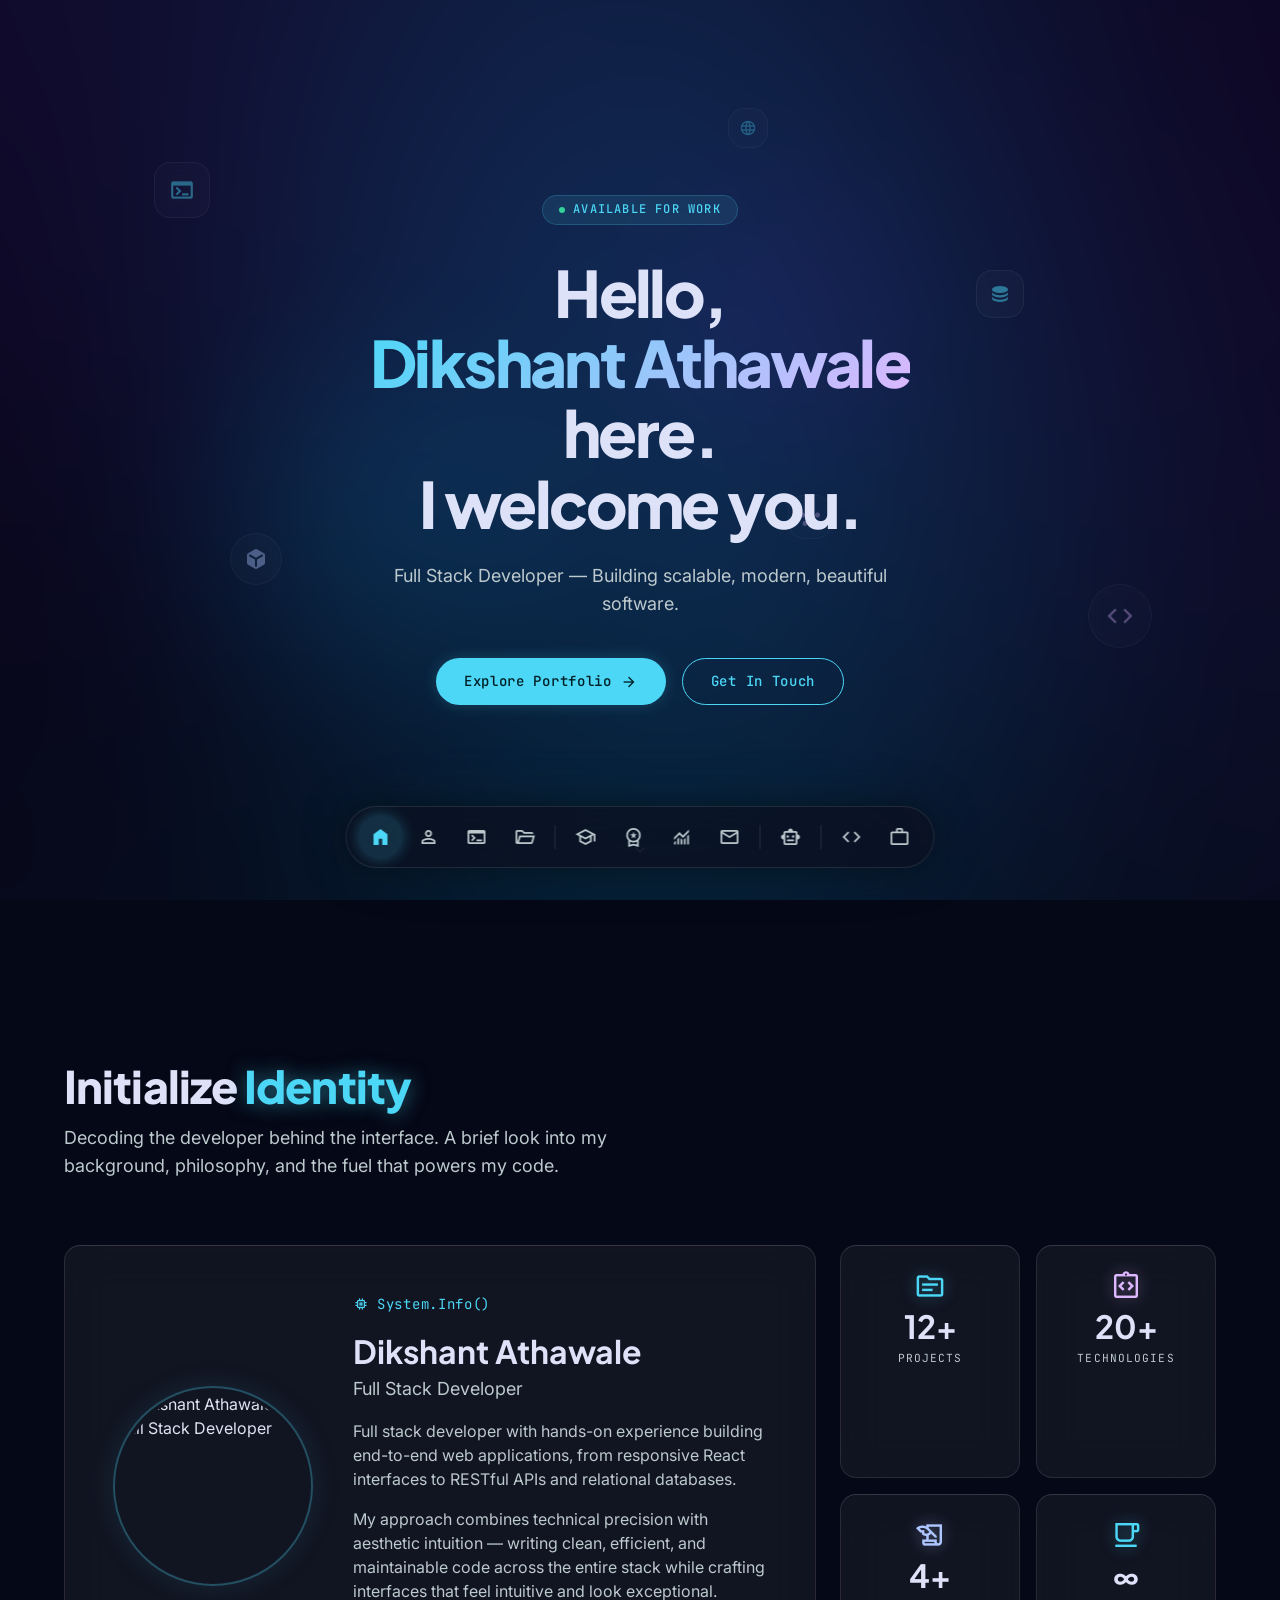
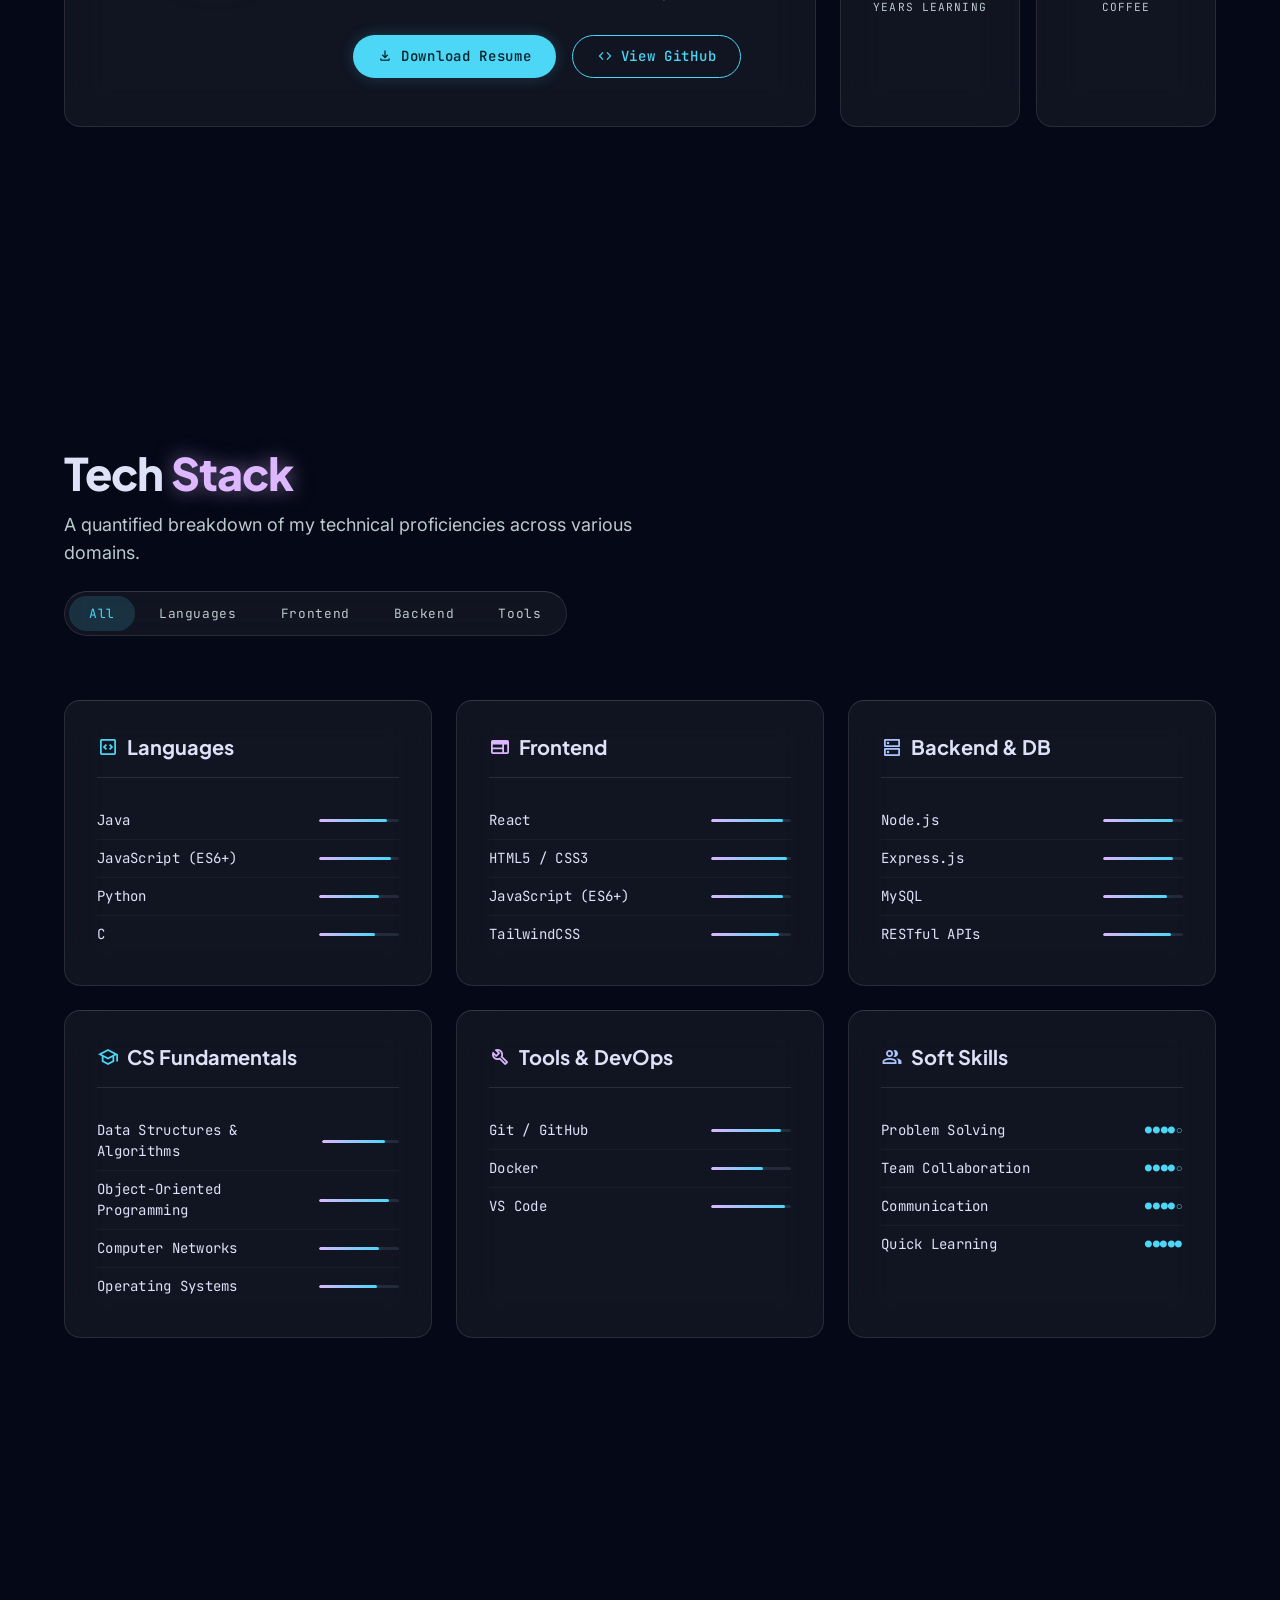
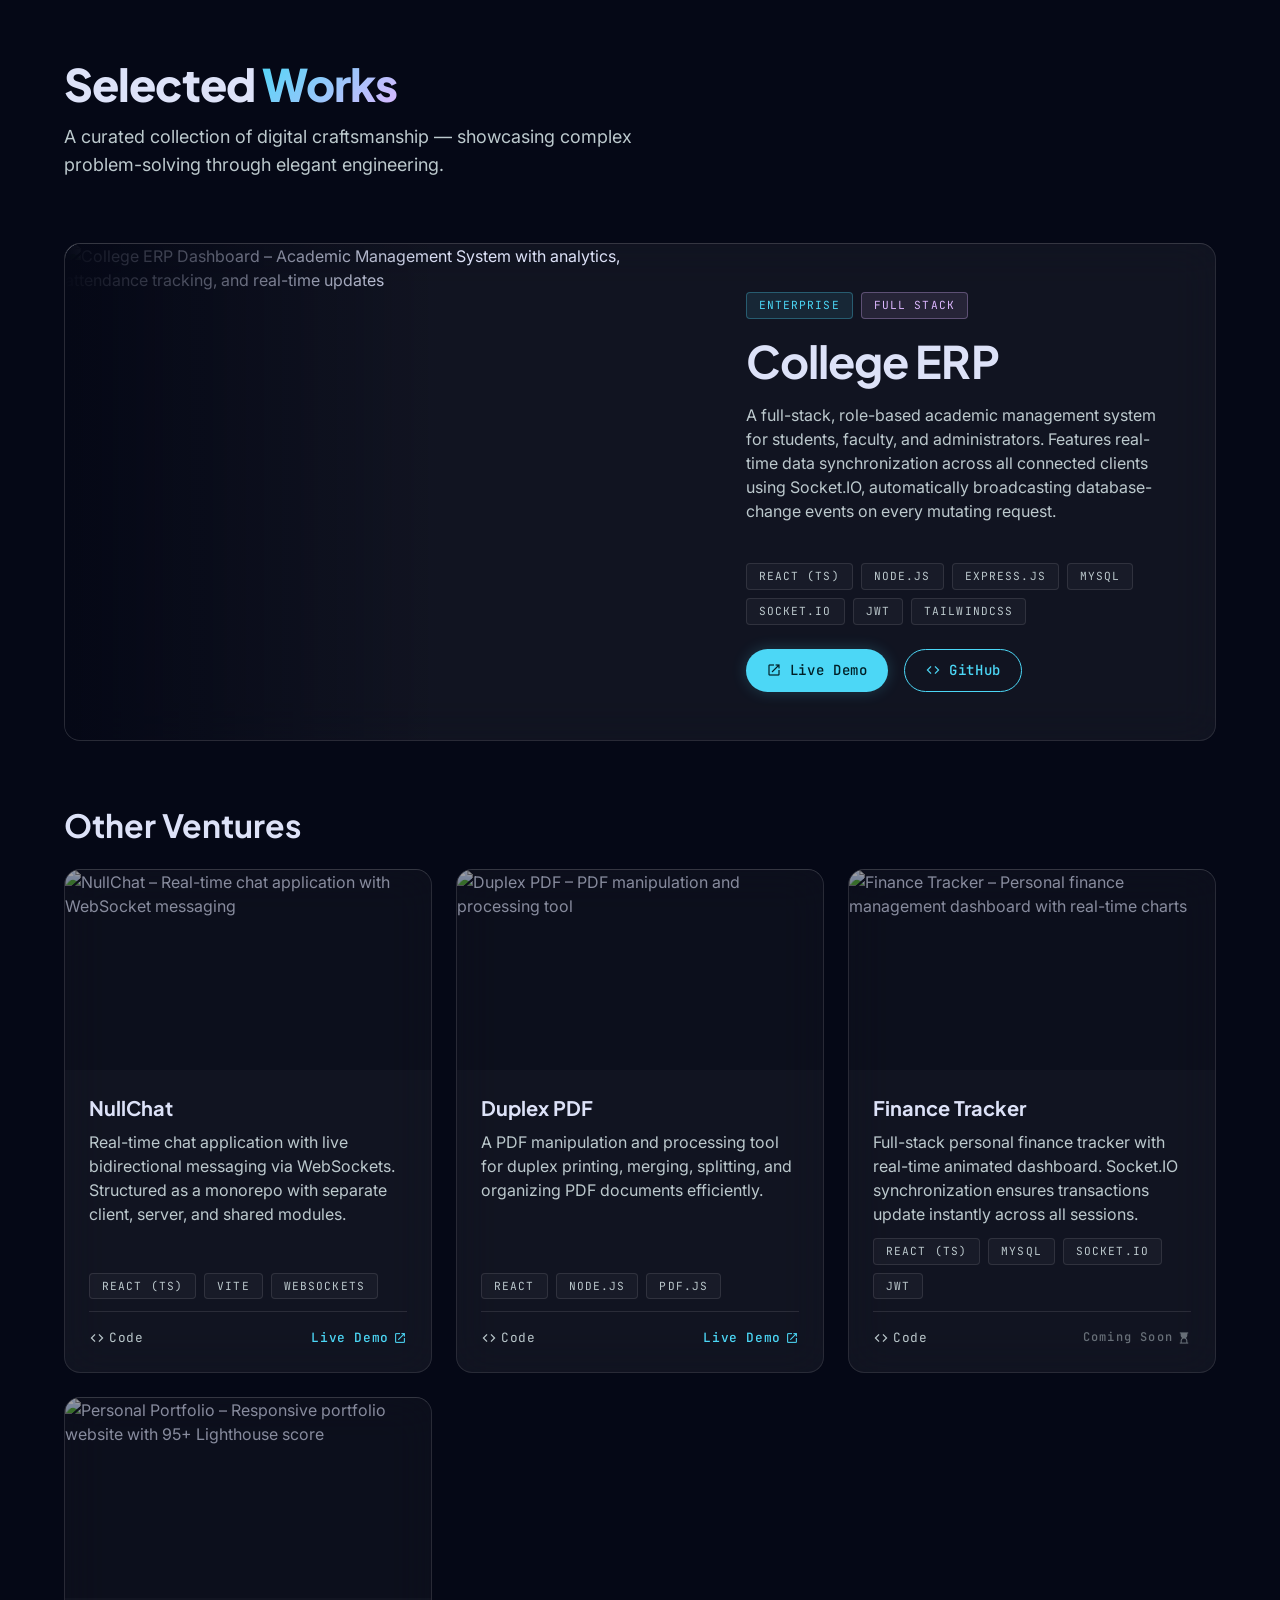
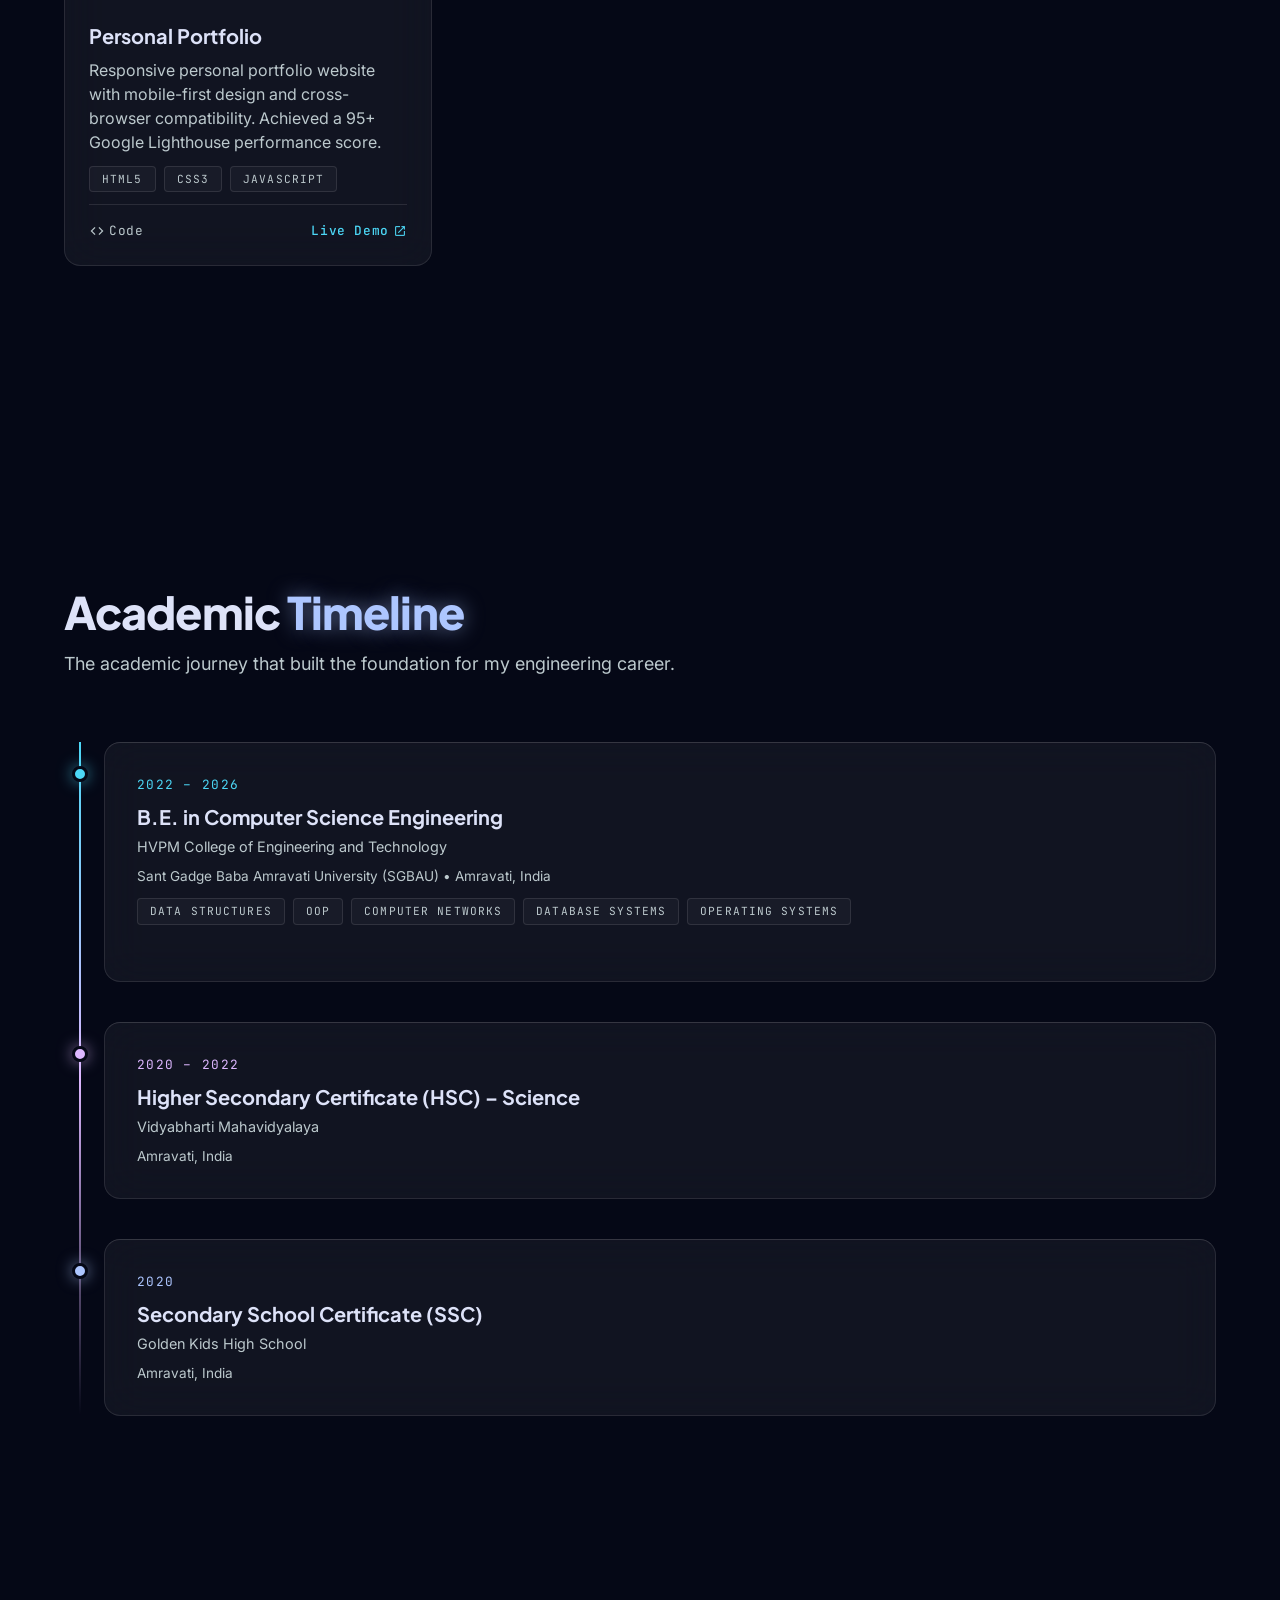
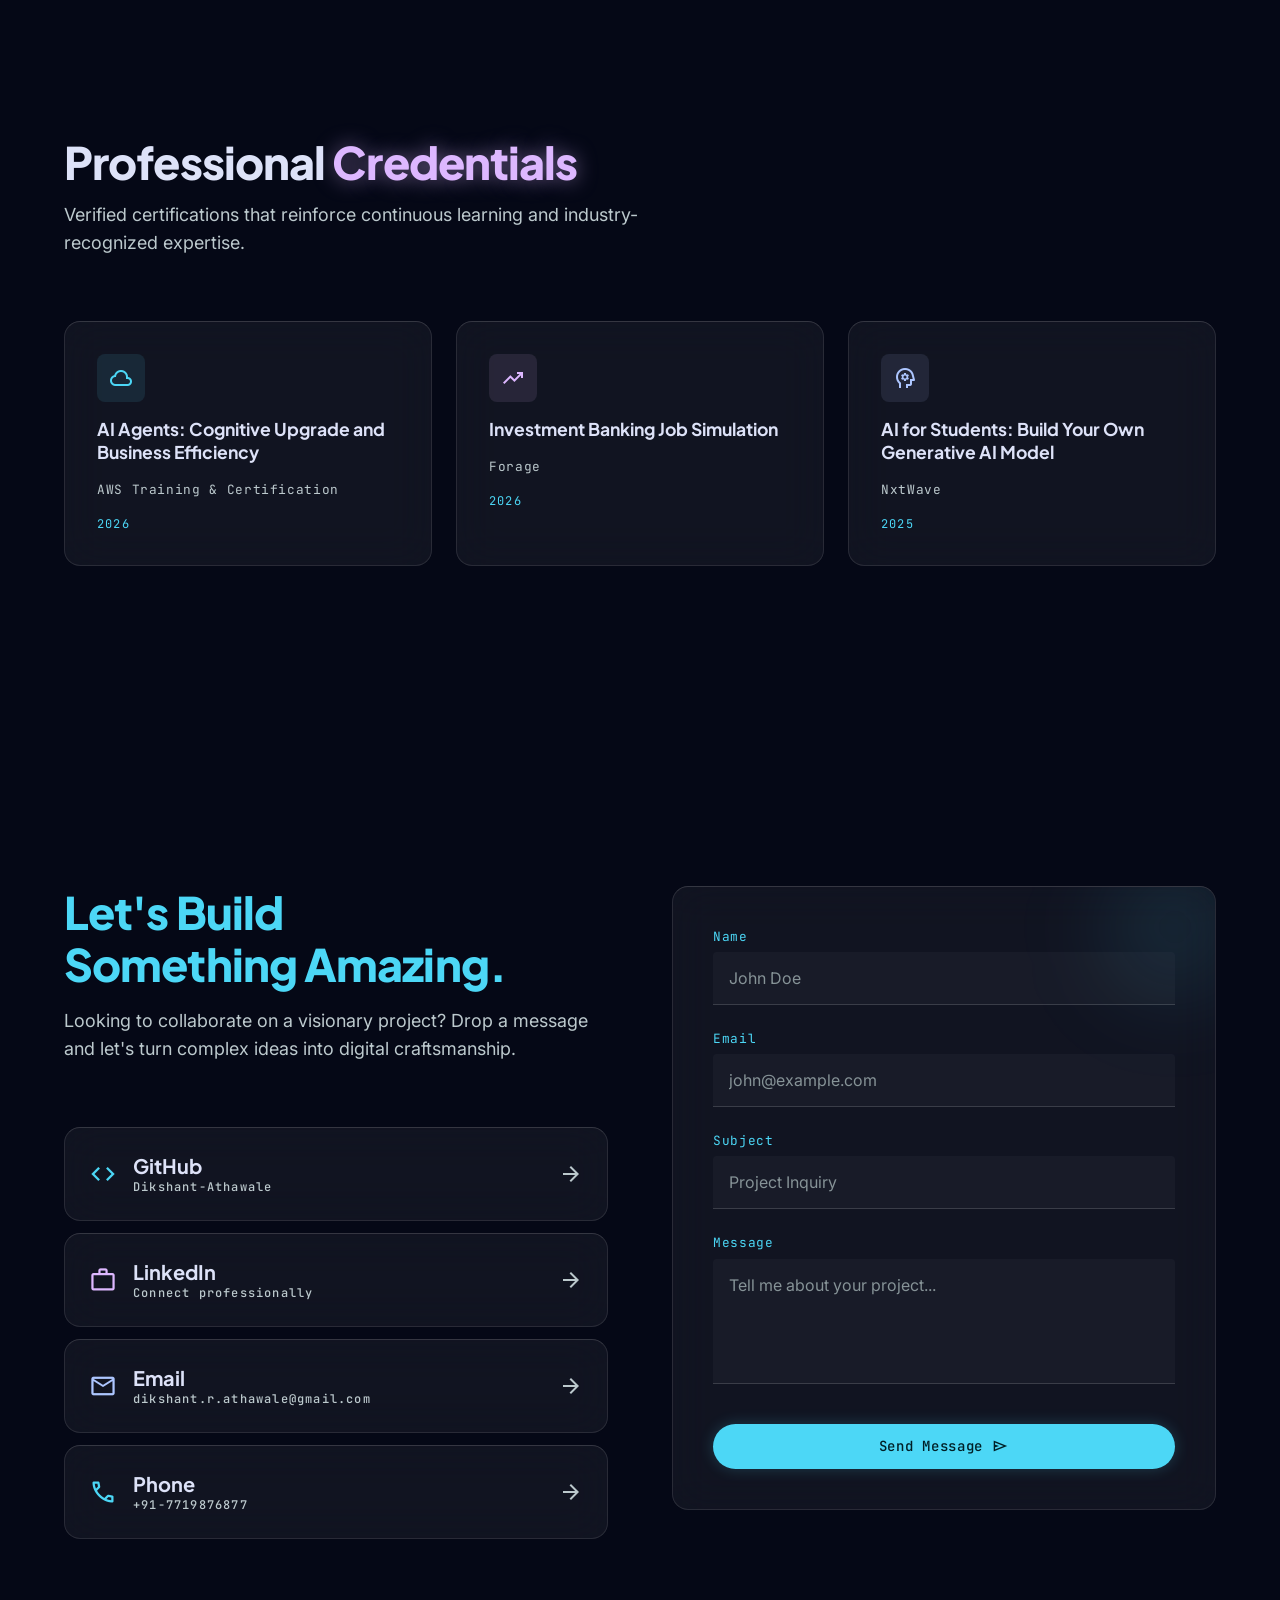
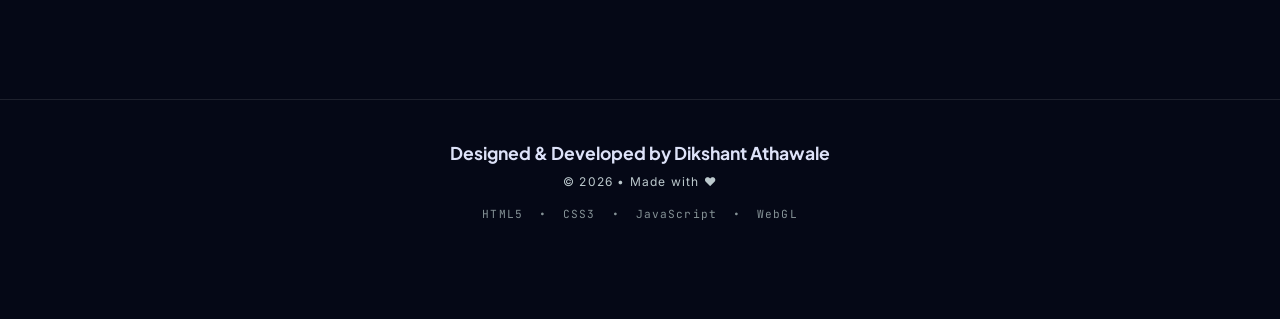
==== commit b917b2ea: "update" ====
--- a/index.html
+++ b/index.html
@@ -623,85 +623,7 @@
       </div>
     </section>
 
-    <!-- ============================================================
-         GITHUB SECTION
-         ============================================================ -->
-    <section id="github" class="section" aria-label="GitHub Activity">
-      <div class="container">
-        <div class="section-header reveal">
-          <h2 class="font-display text-headline-xl">GitHub <span class="text-primary glow-primary">Activity</span></h2>
-          <p class="font-body text-body-lg text-muted" style="max-width:640px; margin-top:12px;">
-            An overview of my open-source contributions and coding activity.
-          </p>
-        </div>
-
-        <!-- GitHub Stats -->
-        <div class="github-grid reveal delay-1">
-          <div class="card github-stat-card">
-            <span class="material-symbols-outlined text-primary" style="font-size:28px;">source</span>
-            <span class="stat-value font-headline" data-count="35" data-suffix="+">0</span>
-            <span class="stat-label">Repositories</span>
-          </div>
-          <div class="card github-stat-card">
-            <span class="material-symbols-outlined text-secondary" style="font-size:28px;">commit</span>
-            <span class="stat-value font-headline" data-count="500" data-suffix="+">0</span>
-            <span class="stat-label">Contributions</span>
-          </div>
-          <div class="card github-stat-card">
-            <span class="material-symbols-outlined text-tertiary" style="font-size:28px;">local_fire_department</span>
-            <span class="stat-value font-headline" data-count="30" data-suffix="+">0</span>
-            <span class="stat-label">Day Streak</span>
-          </div>
-          <div class="card github-stat-card">
-            <span class="material-symbols-outlined text-primary" style="font-size:28px;">star</span>
-            <span class="stat-value font-headline" data-count="4" data-suffix="">0</span>
-            <span class="stat-label">Top Languages</span>
-          </div>
-        </div>
-
-        <!-- Contribution Graph -->
-        <div class="card github-contribution-graph reveal delay-2">
-          <h3 class="font-headline text-headline-md" style="margin-bottom:16px;">Contribution Graph</h3>
-          <div id="contribution-graph" class="contribution-grid" aria-label="GitHub contribution heatmap"></div>
-          <div style="display:flex; align-items:center; gap:8px; margin-top:12px; justify-content:flex-end;">
-            <span class="text-label-sm text-muted">Less</span>
-            <div class="contribution-cell contribution-0" style="width:10px;height:10px;"></div>
-            <div class="contribution-cell contribution-1" style="width:10px;height:10px;"></div>
-            <div class="contribution-cell contribution-2" style="width:10px;height:10px;"></div>
-            <div class="contribution-cell contribution-3" style="width:10px;height:10px;"></div>
-            <div class="contribution-cell contribution-4" style="width:10px;height:10px;"></div>
-            <span class="text-label-sm text-muted">More</span>
-          </div>
-        </div>
-
-        <!-- Top Languages -->
-        <div class="card reveal delay-3" style="padding:var(--space-4); margin-top:var(--space-3);">
-          <h3 class="font-headline text-headline-md" style="margin-bottom:16px;">Top Languages</h3>
-          <div style="display:flex; gap:16px; flex-wrap:wrap;">
-            <div style="display:flex; align-items:center; gap:8px;">
-              <div style="width:12px; height:12px; border-radius:50%; background:#f7df1e;"></div>
-              <span class="font-label text-label-md">JavaScript</span>
-            </div>
-            <div style="display:flex; align-items:center; gap:8px;">
-              <div style="width:12px; height:12px; border-radius:50%; background:#3178c6;"></div>
-              <span class="font-label text-label-md">TypeScript</span>
-            </div>
-            <div style="display:flex; align-items:center; gap:8px;">
-              <div style="width:12px; height:12px; border-radius:50%; background:#b07219;"></div>
-              <span class="font-label text-label-md">Java</span>
-            </div>
-            <div style="display:flex; align-items:center; gap:8px;">
-              <div style="width:12px; height:12px; border-radius:50%; background:#3572A5;"></div>
-              <span class="font-label text-label-md">Python</span>
-            </div>
-            <div style="display:flex; align-items:center; gap:8px;">
-              <div style="width:12px; height:12px; border-radius:50%; background:#e34c26;"></div>
-              <span class="font-label text-label-md">HTML/CSS</span>
-            </div>
-          </div>
-        </div>
-      </div>
-    </section>
+
 
     <!-- ============================================================
          CONTACT SECTION
@@ -882,6 +804,14 @@
 
     <div class="dock-divider" aria-hidden="true"></div>
 
+    <!-- Chatbot -->
+    <a href="#" class="dock-item" data-section="chatbot" aria-label="Chatbot" id="dock-chatbot">
+      <span class="material-symbols-outlined">smart_toy</span>
+      <span class="dock-tooltip">Chatbot</span>
+    </a>
+
+    <div class="dock-divider" aria-hidden="true"></div>
+
     <!-- External Links -->
     <a href="https://github.com/Dikshant-Athawale" target="_blank" rel="noopener noreferrer" class="dock-item" aria-label="GitHub Profile">
       <span class="material-symbols-outlined">code</span>
@@ -894,6 +824,7 @@
   </nav>
 
   <!-- Scripts -->
+  <script src="chatbot.js"></script>
   <script src="scripts.js"></script>
 </body>
 </html>
--- a/styles.css
+++ b/styles.css
@@ -1260,61 +1260,7 @@
   color: var(--primary);
 }
 
-/* ---------- GitHub Section ---------- */
-.github-grid {
-  display: grid;
-  grid-template-columns: repeat(2, 1fr);
-  gap: var(--space-2);
-}
-
-@media (min-width: 768px) {
-  .github-grid {
-    grid-template-columns: repeat(4, 1fr);
-  }
-}
-
-.github-stat-card {
-  padding: var(--space-3);
-  text-align: center;
-  display: flex;
-  flex-direction: column;
-  align-items: center;
-  gap: var(--space-1);
-}
-
-.github-contribution-graph {
-  margin-top: var(--space-4);
-  padding: var(--space-4);
-  overflow-x: auto;
-}
-
-.contribution-grid {
-  display: flex;
-  gap: 3px;
-}
-
-.contribution-week {
-  display: flex;
-  flex-direction: column;
-  gap: 3px;
-}
-
-.contribution-cell {
-  width: 12px;
-  height: 12px;
-  border-radius: 2px;
-  transition: transform var(--transition-fast);
-}
-
-.contribution-cell:hover {
-  transform: scale(1.5);
-}
-
-.contribution-0 { background: var(--bg-surface-container-high); }
-.contribution-1 { background: rgba(76, 215, 246, 0.2); }
-.contribution-2 { background: rgba(76, 215, 246, 0.4); }
-.contribution-3 { background: rgba(76, 215, 246, 0.6); }
-.contribution-4 { background: var(--primary); box-shadow: 0 0 4px rgba(76, 215, 246, 0.4); }
+
 
 /* ---------- Contact Section ---------- */
 .contact-split {
@@ -1608,3 +1554,463 @@
 .icon-glow-primary { filter: drop-shadow(0 0 8px rgba(76, 215, 246, 0.4)); }
 .icon-glow-secondary { filter: drop-shadow(0 0 8px rgba(221, 183, 255, 0.4)); }
 .icon-glow-tertiary { filter: drop-shadow(0 0 8px rgba(173, 198, 255, 0.4)); }
+
+/* ============================================================
+   CHATBOT PANEL – DevBot AI Assistant
+   Full-screen overlay with glassmorphism + neon aesthetic
+   ============================================================ */
+
+/* ---------- Panel Container ---------- */
+.chatbot-panel {
+  position: fixed;
+  inset: 0;
+  z-index: calc(var(--z-dock) + 10);
+  display: flex;
+  flex-direction: column;
+  background: var(--bg-base);
+  transform: translateY(100%);
+  opacity: 0;
+  visibility: hidden;
+  transition:
+    transform 0.5s var(--ease-out),
+    opacity 0.4s var(--ease-out),
+    visibility 0.5s;
+  will-change: transform, opacity;
+}
+
+.chatbot-panel--open {
+  transform: translateY(0);
+  opacity: 1;
+  visibility: visible;
+}
+
+/* ---------- Header ---------- */
+.chatbot-header {
+  display: flex;
+  align-items: center;
+  justify-content: space-between;
+  padding: 16px 20px;
+  border-bottom: 1px solid var(--glass-border);
+  backdrop-filter: blur(20px);
+  -webkit-backdrop-filter: blur(20px);
+  background: rgba(11, 17, 32, 0.85);
+  flex-shrink: 0;
+  z-index: 2;
+}
+
+.chatbot-header-left {
+  display: flex;
+  align-items: center;
+  gap: 12px;
+}
+
+.chatbot-avatar {
+  width: 40px;
+  height: 40px;
+  border-radius: 50%;
+  background: linear-gradient(135deg, rgba(76, 215, 246, 0.2), rgba(111, 0, 190, 0.2));
+  border: 1.5px solid rgba(76, 215, 246, 0.3);
+  display: flex;
+  align-items: center;
+  justify-content: center;
+  color: var(--primary);
+  box-shadow: 0 0 12px rgba(76, 215, 246, 0.15);
+}
+
+.chatbot-header-title {
+  font-size: 1.2rem;
+  letter-spacing: -0.01em;
+}
+
+.chatbot-close-btn {
+  width: 40px;
+  height: 40px;
+  border-radius: 50%;
+  display: flex;
+  align-items: center;
+  justify-content: center;
+  color: var(--on-surface-variant);
+  transition: all var(--transition-normal) var(--ease-out);
+  background: transparent;
+  border: none;
+  cursor: pointer;
+}
+
+.chatbot-close-btn:hover {
+  color: var(--primary);
+  background: rgba(76, 215, 246, 0.1);
+}
+
+/* ---------- Bot Identity ---------- */
+.chatbot-identity {
+  padding: 20px 20px 12px;
+  flex-shrink: 0;
+}
+
+.chatbot-bot-name {
+  font-size: 2rem;
+  line-height: 1.2;
+  letter-spacing: -0.02em;
+  color: var(--primary);
+  display: flex;
+  align-items: center;
+  gap: 10px;
+}
+
+.chatbot-online-dot {
+  width: 10px;
+  height: 10px;
+  border-radius: 50%;
+  background: var(--success);
+  display: inline-block;
+  box-shadow: 0 0 8px rgba(52, 211, 153, 0.6);
+  animation: pulse-dot 2s infinite;
+}
+
+.chatbot-bot-subtitle {
+  margin-top: 4px;
+  font-size: 0.95rem;
+}
+
+/* ---------- Messages Area ---------- */
+.chatbot-messages {
+  flex: 1;
+  overflow-y: auto;
+  padding: 12px 20px;
+  display: flex;
+  flex-direction: column;
+  gap: 16px;
+  scroll-behavior: smooth;
+  scrollbar-width: thin;
+  scrollbar-color: var(--bg-surface-container-high) transparent;
+}
+
+.chatbot-messages::-webkit-scrollbar {
+  width: 4px;
+}
+
+.chatbot-messages::-webkit-scrollbar-track {
+  background: transparent;
+}
+
+.chatbot-messages::-webkit-scrollbar-thumb {
+  background: var(--bg-surface-container-high);
+  border-radius: var(--radius-full);
+}
+
+/* ---------- Message Wrapper ---------- */
+.chatbot-msg {
+  display: flex;
+  flex-direction: column;
+  max-width: 85%;
+}
+
+.chatbot-msg--bot {
+  align-self: flex-start;
+}
+
+.chatbot-msg--user {
+  align-self: flex-end;
+}
+
+/* Message entrance animation */
+.chatbot-msg--animate {
+  animation: chatMsgFadeIn 0.35s var(--ease-out) both;
+}
+
+@keyframes chatMsgFadeIn {
+  from {
+    opacity: 0;
+    transform: translateY(12px);
+  }
+  to {
+    opacity: 1;
+    transform: translateY(0);
+  }
+}
+
+/* ---------- Message Bubbles ---------- */
+.chatbot-bubble {
+  padding: 16px 20px;
+  font-size: 1rem;
+  line-height: 1.6;
+  word-wrap: break-word;
+  overflow-wrap: break-word;
+}
+
+.chatbot-bubble--bot {
+  background: rgba(255, 255, 255, 0.04);
+  border: 1px solid rgba(255, 255, 255, 0.08);
+  border-left: 3px solid var(--primary);
+  border-radius: 2px var(--radius-lg) var(--radius-lg) 2px;
+  color: var(--on-surface);
+  backdrop-filter: blur(10px);
+  -webkit-backdrop-filter: blur(10px);
+}
+
+.chatbot-bubble--bot strong {
+  color: var(--primary);
+  font-weight: 600;
+}
+
+.chatbot-bubble--user {
+  background: linear-gradient(135deg, rgba(76, 215, 246, 0.15), rgba(111, 0, 190, 0.15));
+  border: 1px solid rgba(76, 215, 246, 0.2);
+  border-radius: var(--radius-lg) var(--radius-lg) 2px var(--radius-lg);
+  color: var(--on-surface);
+}
+
+/* ---------- Timestamps ---------- */
+.chatbot-timestamp {
+  margin-top: 6px;
+  color: var(--outline);
+  font-size: 0.7rem;
+  letter-spacing: 0.1em;
+  text-transform: uppercase;
+}
+
+.chatbot-timestamp--right {
+  text-align: right;
+}
+
+/* ---------- Chips / Tags ---------- */
+.chatbot-chips {
+  display: flex;
+  flex-wrap: wrap;
+  gap: 8px;
+  margin-top: 14px;
+  padding-top: 12px;
+  border-top: 1px solid rgba(255, 255, 255, 0.06);
+}
+
+.chatbot-chips--animate .chatbot-chip {
+  animation: chipFadeIn 0.4s var(--ease-out) both;
+}
+
+.chatbot-chips--animate .chatbot-chip:nth-child(2) {
+  animation-delay: 100ms;
+}
+
+@keyframes chipFadeIn {
+  from {
+    opacity: 0;
+    transform: scale(0.9);
+  }
+  to {
+    opacity: 1;
+    transform: scale(1);
+  }
+}
+
+.chatbot-chip {
+  display: inline-flex;
+  align-items: center;
+  gap: 6px;
+  padding: 6px 14px;
+  border-radius: var(--radius);
+  background: rgba(76, 215, 246, 0.08);
+  border: 1px solid rgba(76, 215, 246, 0.15);
+  color: var(--on-surface-variant);
+  font-family: 'JetBrains Mono', monospace;
+  font-size: 0.75rem;
+  letter-spacing: 0.04em;
+  white-space: nowrap;
+}
+
+.chatbot-chip .material-symbols-outlined {
+  color: var(--primary);
+}
+
+/* ---------- Typing Indicator ---------- */
+.chatbot-typing {
+  display: none;
+  align-items: center;
+  gap: 10px;
+  padding: 8px 20px;
+  flex-shrink: 0;
+}
+
+.chatbot-typing--visible {
+  display: flex;
+}
+
+.chatbot-typing-dots {
+  display: flex;
+  gap: 4px;
+}
+
+.chatbot-typing-dots span {
+  width: 6px;
+  height: 6px;
+  border-radius: 50%;
+  background: var(--primary);
+  opacity: 0.4;
+  animation: typingBounce 1.4s ease-in-out infinite;
+}
+
+.chatbot-typing-dots span:nth-child(2) {
+  animation-delay: 0.2s;
+}
+
+.chatbot-typing-dots span:nth-child(3) {
+  animation-delay: 0.4s;
+}
+
+@keyframes typingBounce {
+  0%, 60%, 100% {
+    transform: translateY(0);
+    opacity: 0.4;
+  }
+  30% {
+    transform: translateY(-6px);
+    opacity: 1;
+  }
+}
+
+.chatbot-typing-label {
+  font-size: 0.75rem;
+}
+
+/* ---------- Quick Suggestions ---------- */
+.chatbot-suggestions {
+  display: flex;
+  flex-wrap: wrap;
+  gap: 8px;
+  padding: 0 20px 12px;
+  flex-shrink: 0;
+}
+
+.chatbot-suggestion-chip {
+  padding: 8px 16px;
+  border-radius: var(--radius-full);
+  background: rgba(255, 255, 255, 0.04);
+  border: 1px solid var(--glass-border);
+  color: var(--on-surface-variant);
+  font-family: 'Inter', sans-serif;
+  font-size: 0.85rem;
+  cursor: pointer;
+  transition: all var(--transition-normal) var(--ease-out);
+  white-space: nowrap;
+}
+
+.chatbot-suggestion-chip:hover {
+  background: rgba(76, 215, 246, 0.1);
+  border-color: rgba(76, 215, 246, 0.3);
+  color: var(--primary);
+  transform: translateY(-2px);
+}
+
+/* ---------- Input Area ---------- */
+.chatbot-input-area {
+  display: flex;
+  align-items: center;
+  gap: 12px;
+  padding: 16px 20px;
+  border-top: 1px solid var(--glass-border);
+  backdrop-filter: blur(20px);
+  -webkit-backdrop-filter: blur(20px);
+  background: rgba(11, 17, 32, 0.85);
+  flex-shrink: 0;
+}
+
+.chatbot-input {
+  flex: 1;
+  padding: 14px 18px;
+  background: rgba(255, 255, 255, 0.04);
+  border: 1px solid rgba(255, 255, 255, 0.1);
+  border-radius: var(--radius-full);
+  color: var(--on-surface);
+  font-size: 0.95rem;
+  font-family: 'Inter', sans-serif;
+  transition: all var(--transition-normal) var(--ease-out);
+  outline: none;
+}
+
+.chatbot-input::placeholder {
+  color: var(--outline);
+}
+
+.chatbot-input:focus {
+  border-color: rgba(76, 215, 246, 0.4);
+  background: rgba(255, 255, 255, 0.06);
+  box-shadow: 0 0 20px rgba(76, 215, 246, 0.08);
+}
+
+.chatbot-send-btn {
+  width: 48px;
+  height: 48px;
+  border-radius: 50%;
+  background: var(--primary);
+  color: var(--on-primary-fixed);
+  display: flex;
+  align-items: center;
+  justify-content: center;
+  border: none;
+  cursor: pointer;
+  flex-shrink: 0;
+  box-shadow: 0 0 16px rgba(76, 215, 246, 0.3);
+  transition: all var(--transition-normal) var(--ease-out);
+}
+
+.chatbot-send-btn:hover {
+  transform: scale(1.08);
+  box-shadow: 0 0 28px rgba(76, 215, 246, 0.5);
+}
+
+.chatbot-send-btn:active {
+  transform: scale(0.95);
+}
+
+/* ---------- Dock Chatbot Item Special Style ---------- */
+.dock-item[data-section="chatbot"].active {
+  background: rgba(111, 0, 190, 0.25);
+  box-shadow: 0 0 15px rgba(221, 183, 255, 0.3);
+  color: var(--secondary);
+}
+
+/* ---------- Responsive ---------- */
+@media (min-width: 768px) {
+  .chatbot-panel {
+    /* On larger screens, show as a right-side panel */
+    left: auto;
+    right: 0;
+    width: 440px;
+    border-left: 1px solid var(--glass-border);
+    box-shadow: -10px 0 40px rgba(0, 0, 0, 0.3);
+    transform: translateX(100%);
+  }
+
+  .chatbot-panel--open {
+    transform: translateX(0);
+  }
+
+  .chatbot-msg {
+    max-width: 90%;
+  }
+}
+
+@media (min-width: 1200px) {
+  .chatbot-panel {
+    width: 480px;
+  }
+}
+
+/* ---------- Reduced Motion ---------- */
+@media (prefers-reduced-motion: reduce) {
+  .chatbot-panel {
+    transition-duration: 0.01ms;
+  }
+
+  .chatbot-msg--animate {
+    animation: none;
+  }
+
+  .chatbot-typing-dots span {
+    animation: none;
+    opacity: 0.7;
+  }
+
+  .chatbot-chips--animate .chatbot-chip {
+    animation: none;
+  }
+}
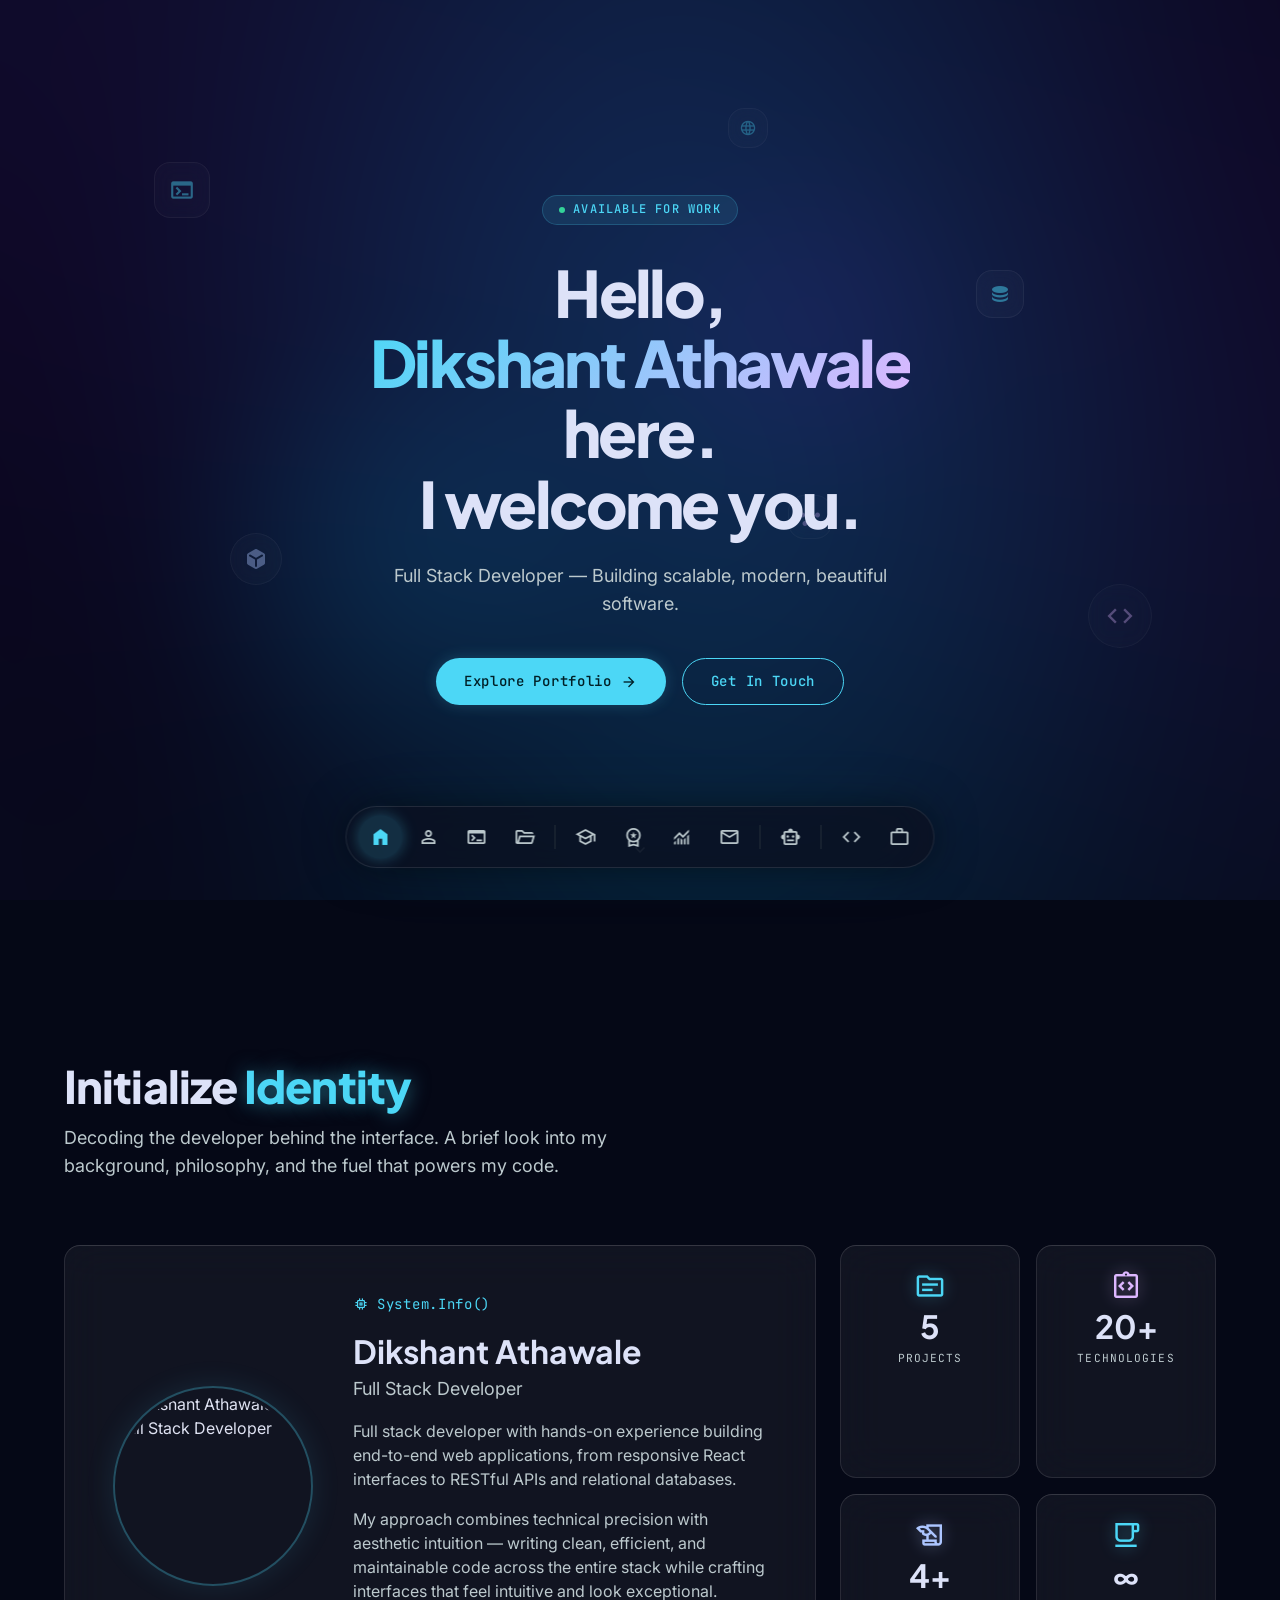
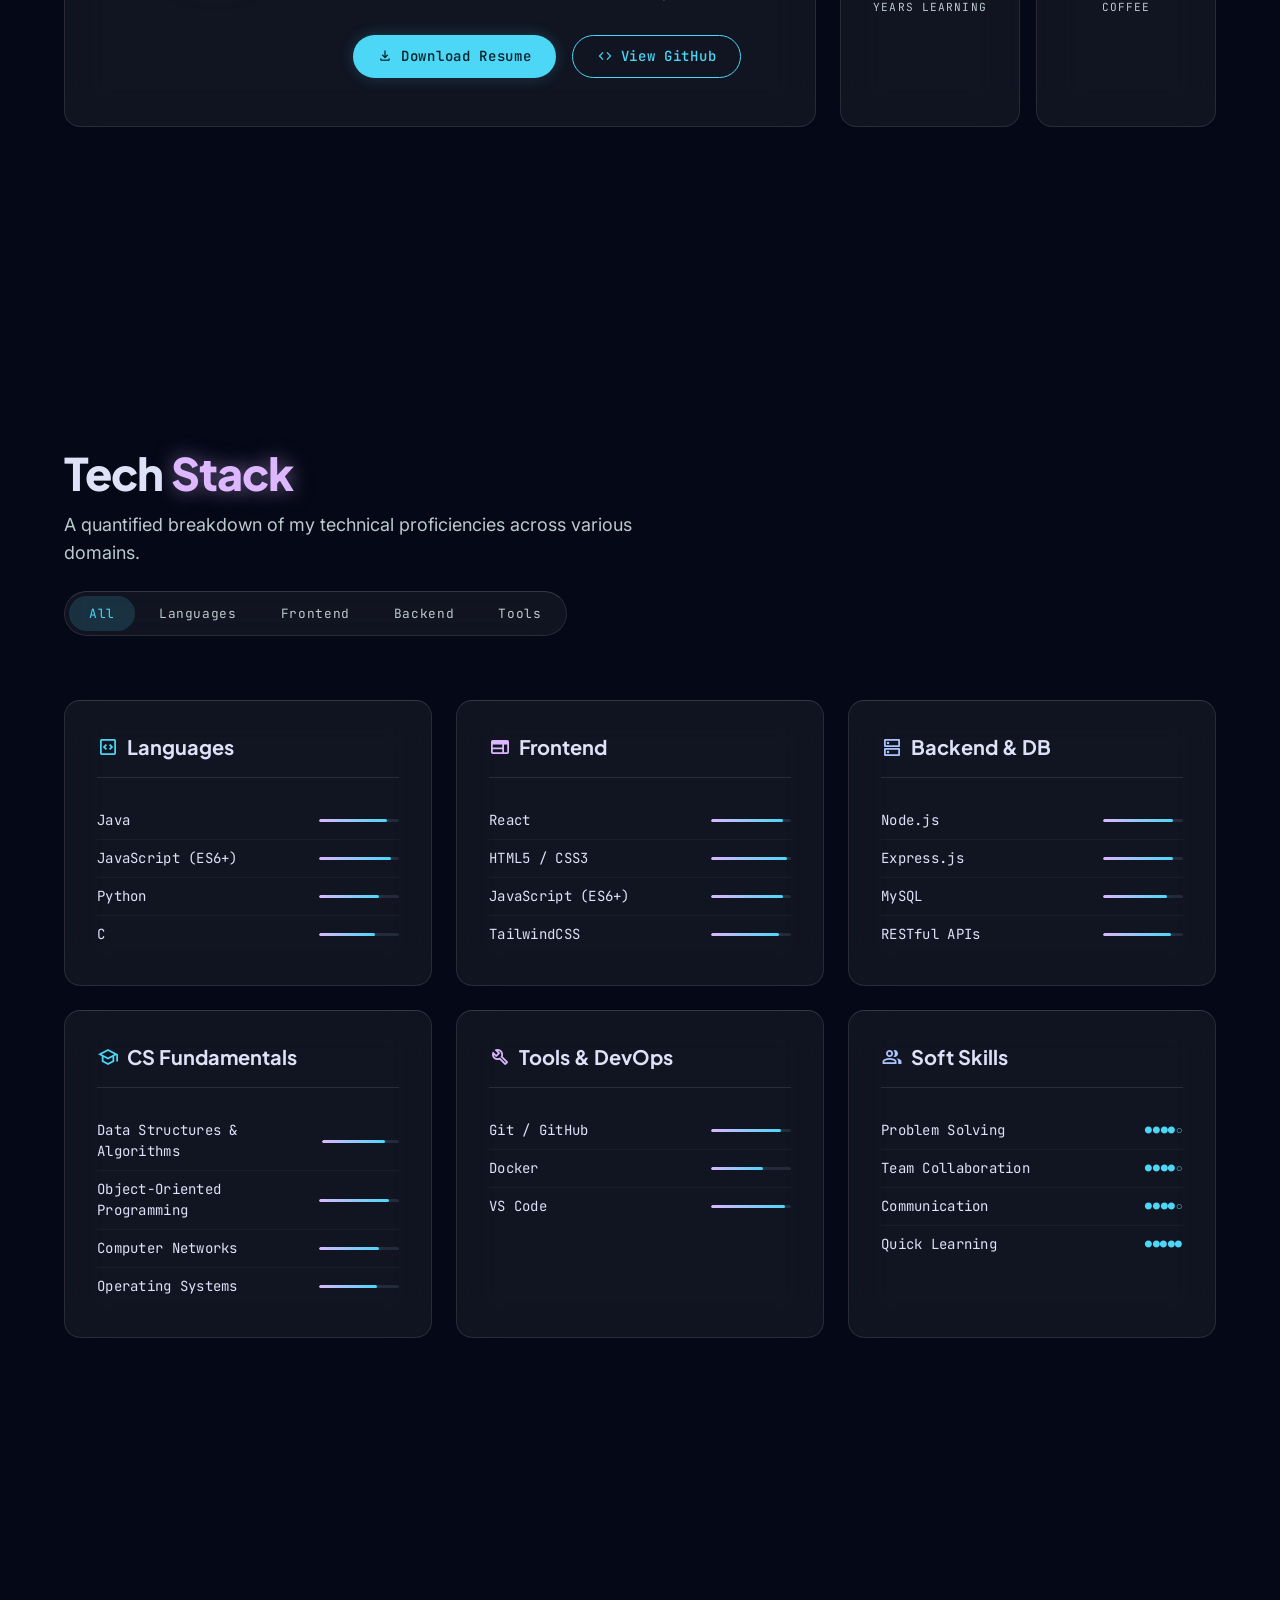
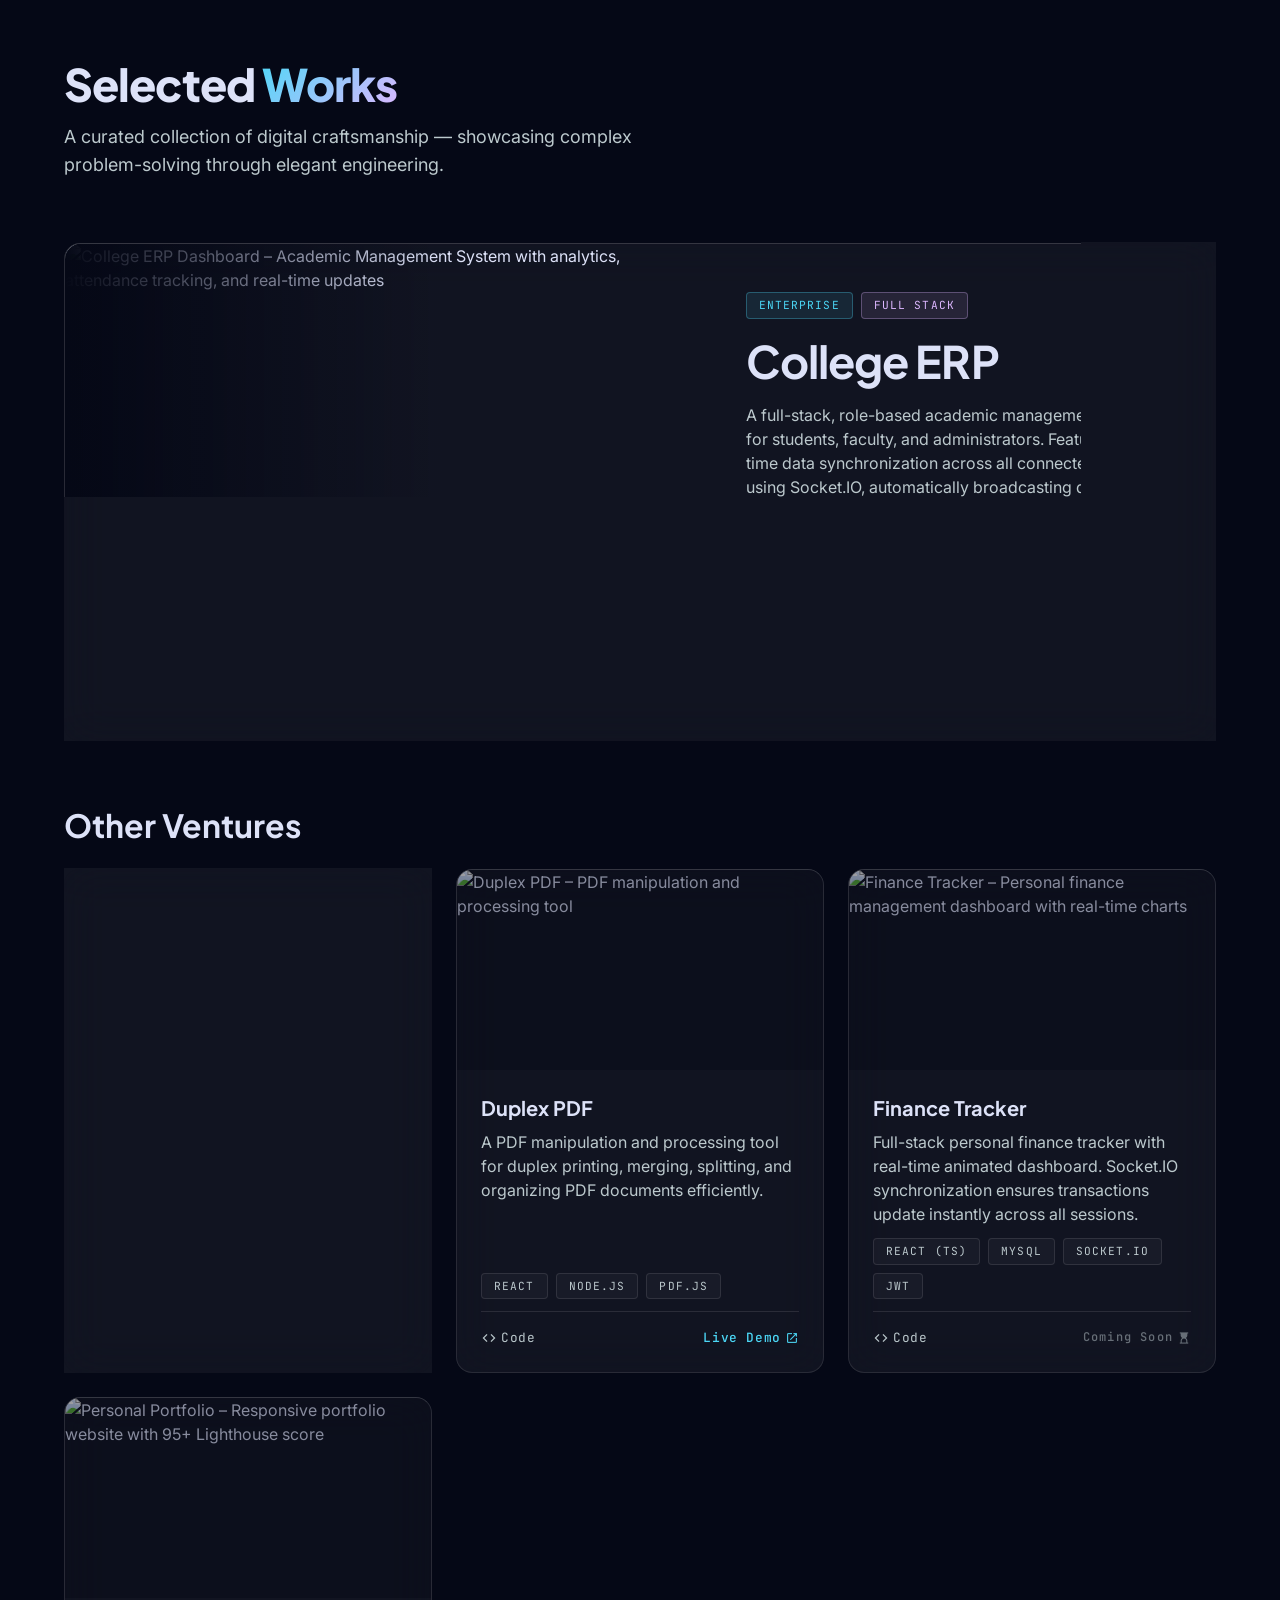
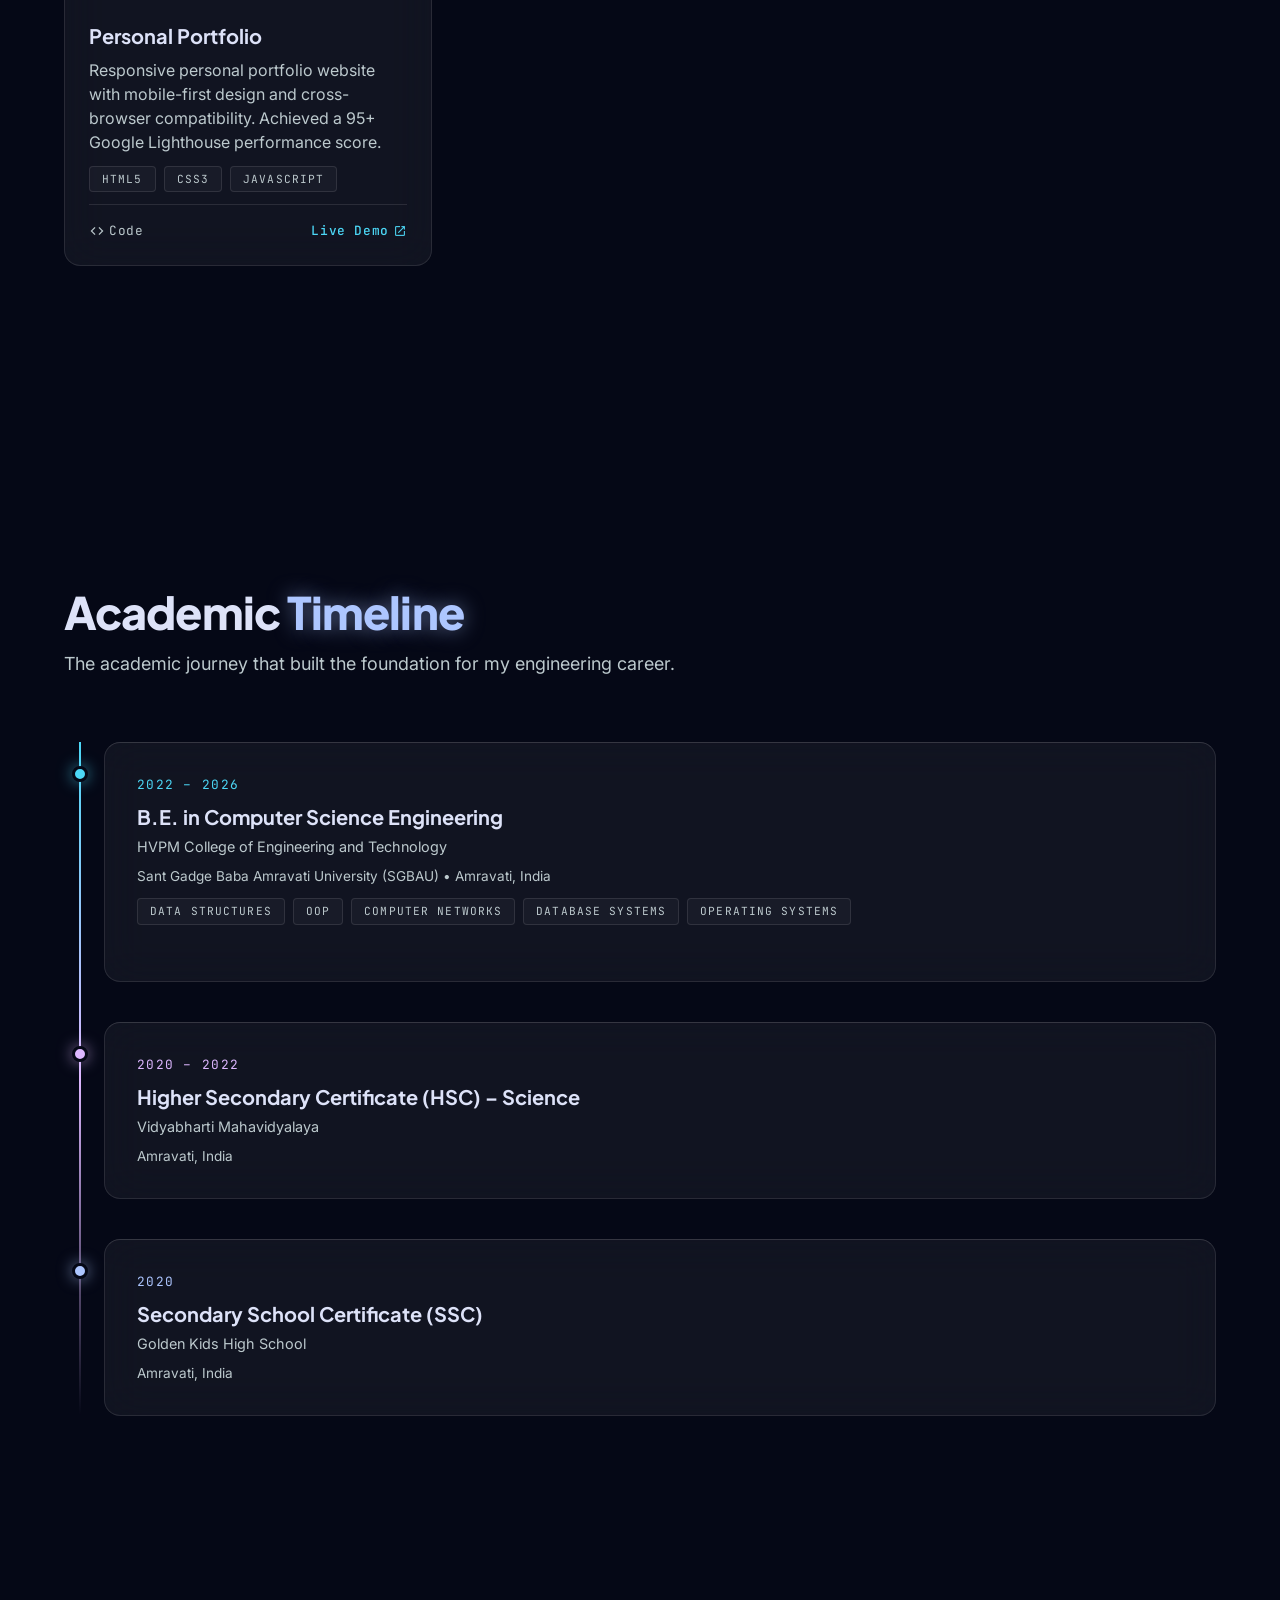
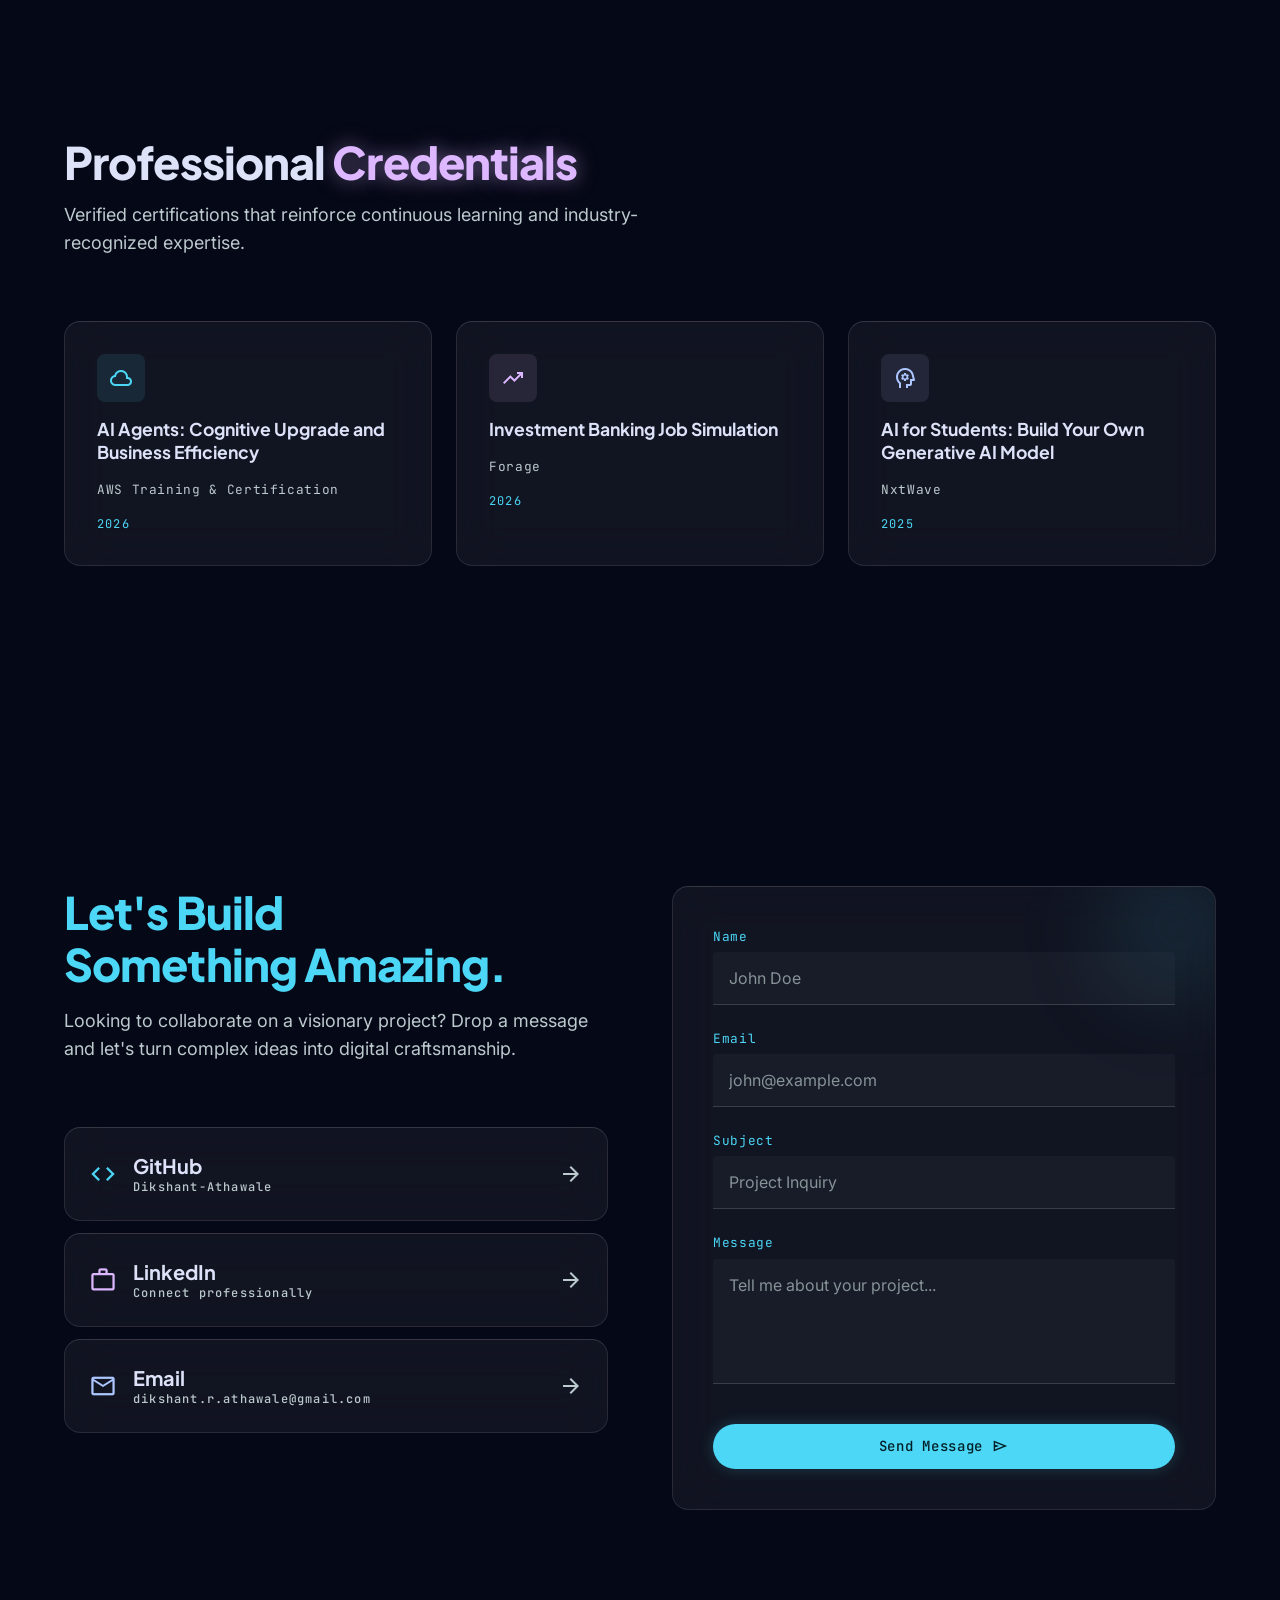
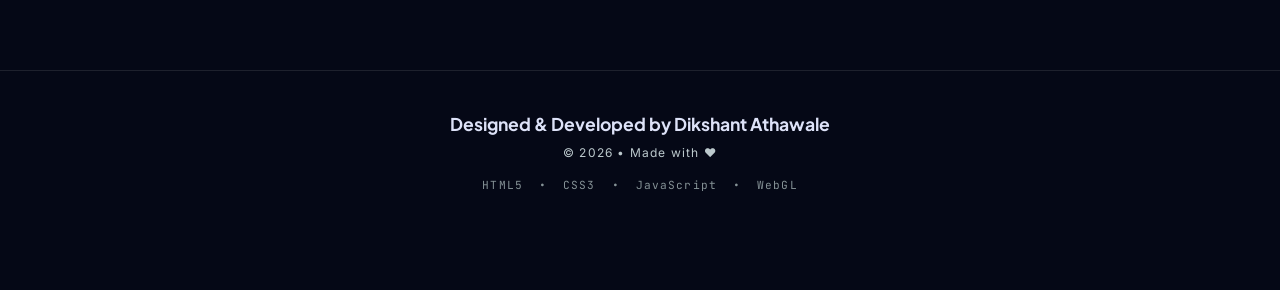
==== commit 29cc2c65: "Update portfolio: update project count to 5 and remove phone number" ====
--- a/index.html
+++ b/index.html
@@ -156,7 +156,7 @@
           <div class="stats-grid reveal delay-2">
             <div class="card stat-card">
               <span class="material-symbols-outlined text-primary icon-glow-primary" style="font-size:32px;">source</span>
-              <span class="stat-value" data-count="12" data-suffix="+">0</span>
+              <span class="stat-value" data-count="5">0</span>
               <span class="stat-label">Projects</span>
             </div>
             <div class="card stat-card">
@@ -682,18 +682,7 @@
                 <span class="material-symbols-outlined text-muted" style="transition:transform 0.3s;">arrow_forward</span>
               </a>
 
-              <!-- Phone -->
-              <a href="tel:+917719876877"
-                 class="card contact-link-card reveal delay-4">
-                <div class="contact-link-info">
-                  <span class="material-symbols-outlined text-primary">phone</span>
-                  <div>
-                    <div class="font-headline text-headline-md">Phone</div>
-                    <div class="font-label text-label-sm text-muted">+91-7719876877</div>
-                  </div>
-                </div>
-                <span class="material-symbols-outlined text-muted" style="transition:transform 0.3s;">arrow_forward</span>
-              </a>
+
             </div>
           </div>
 
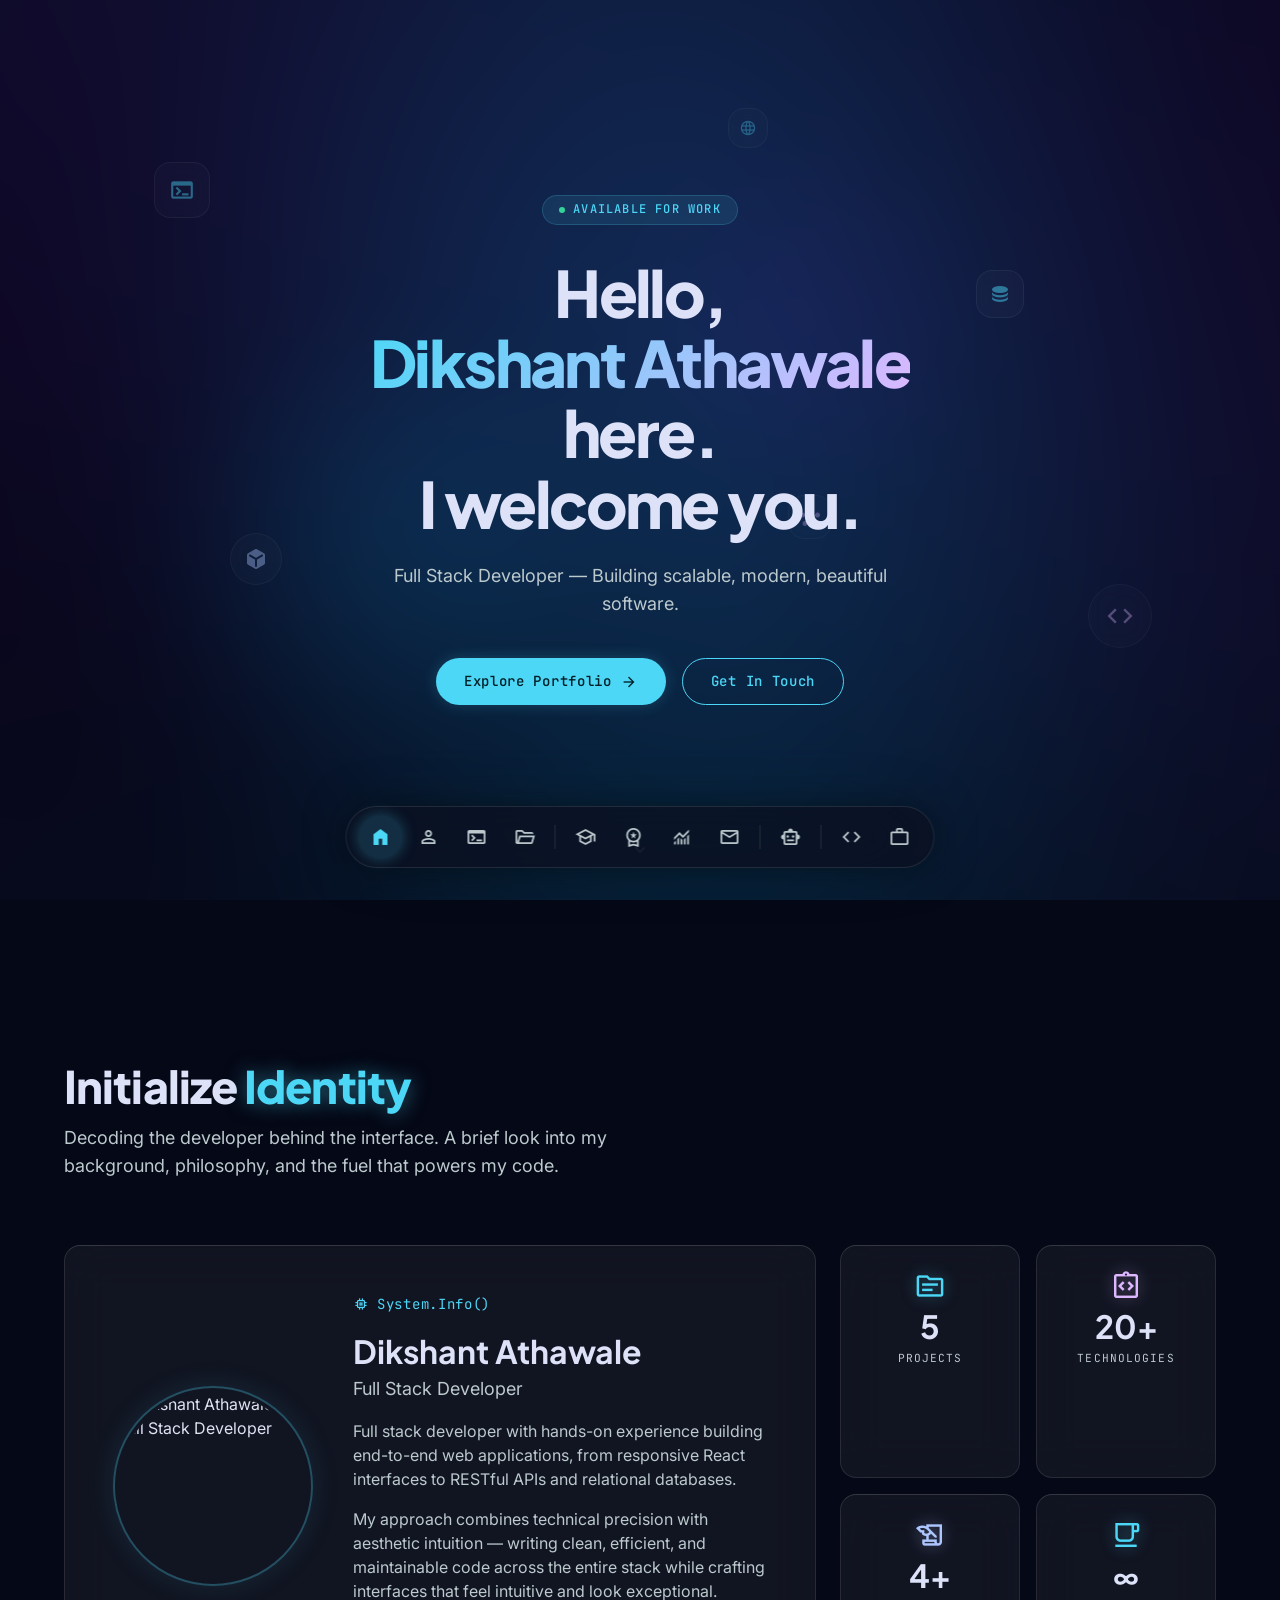
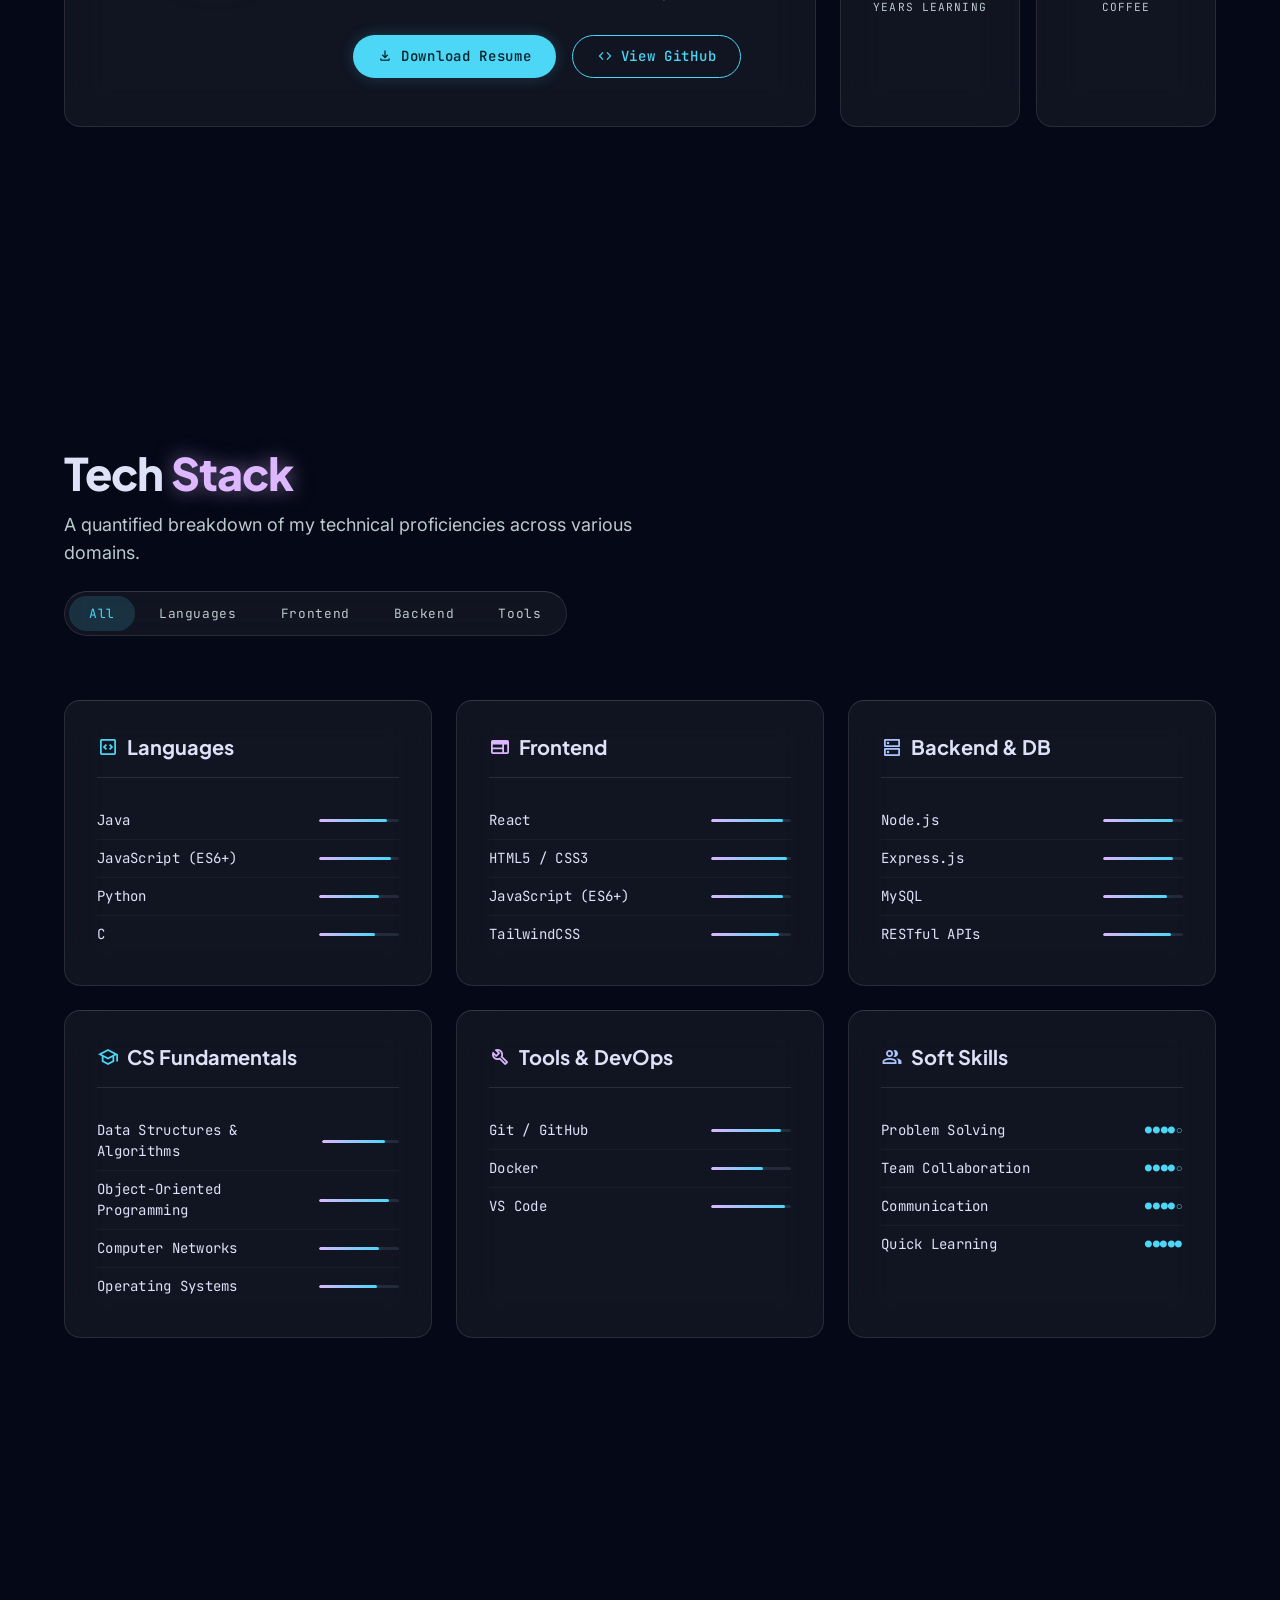
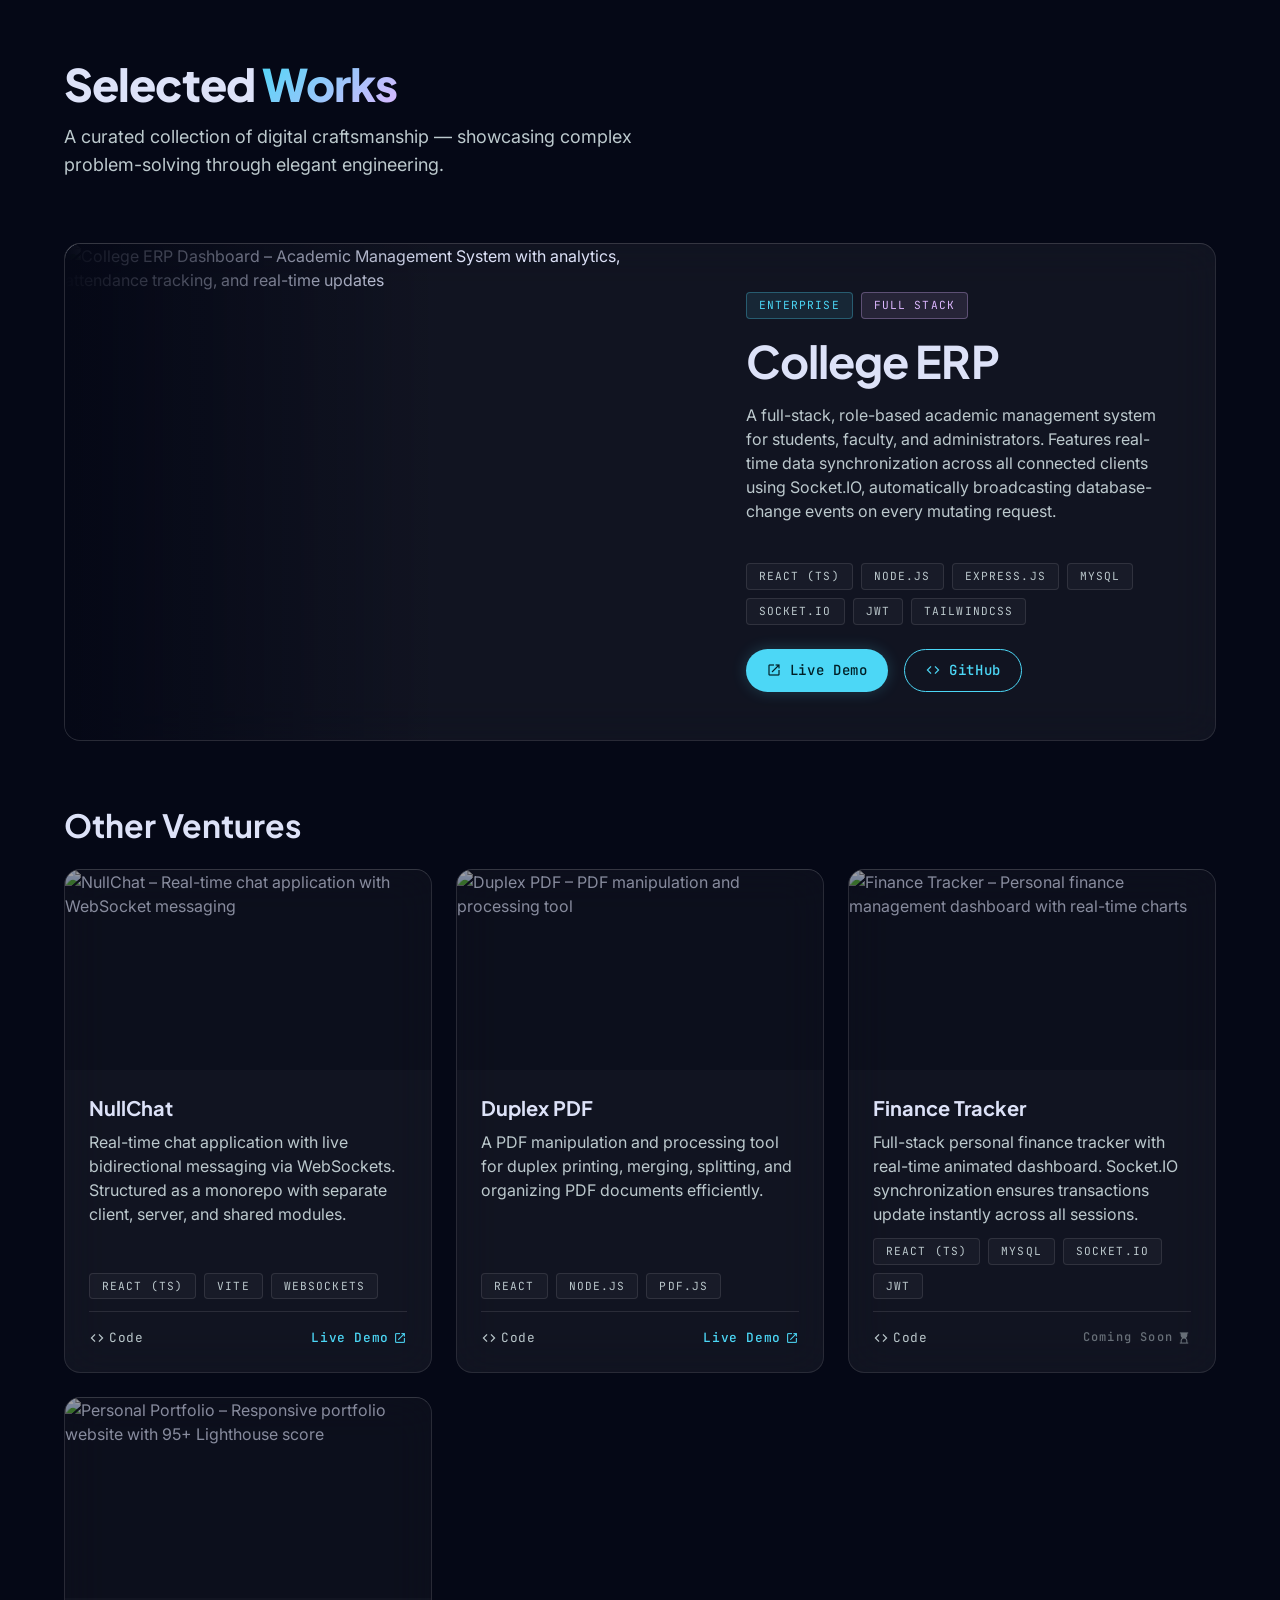
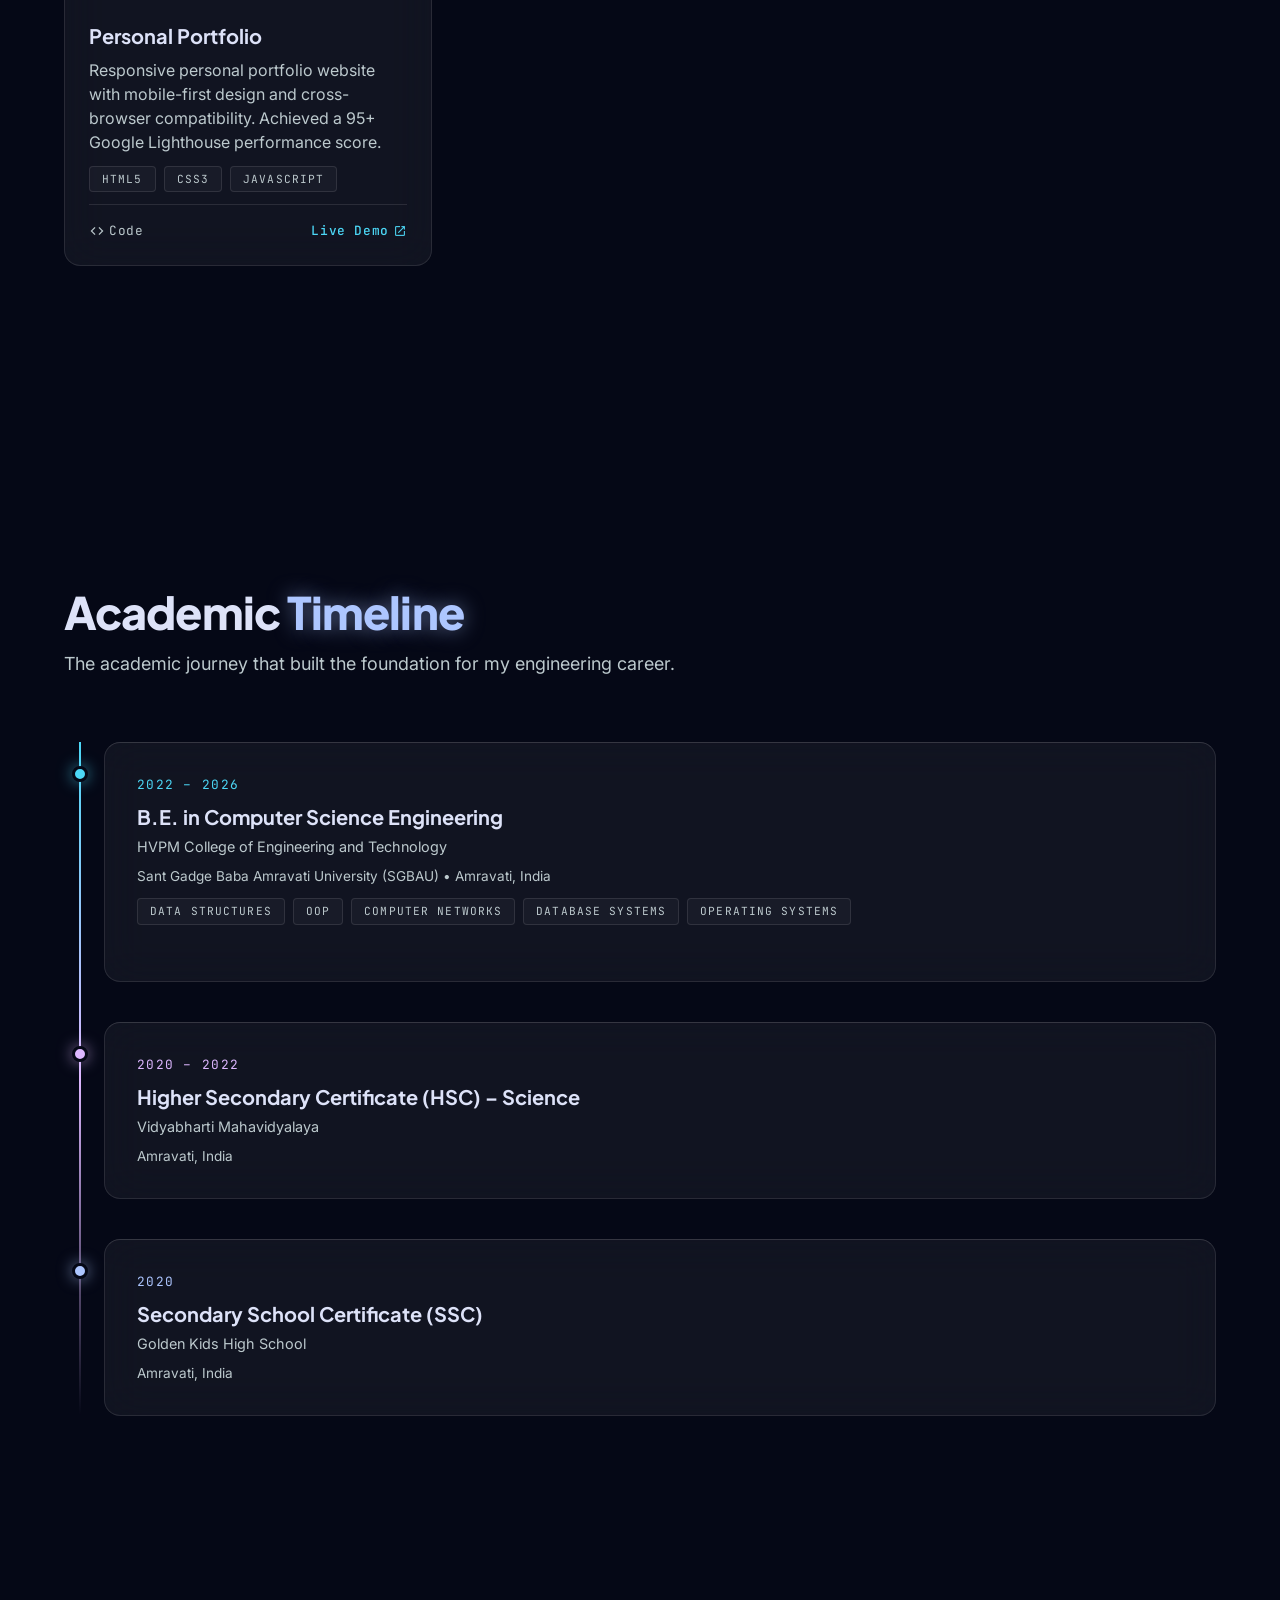
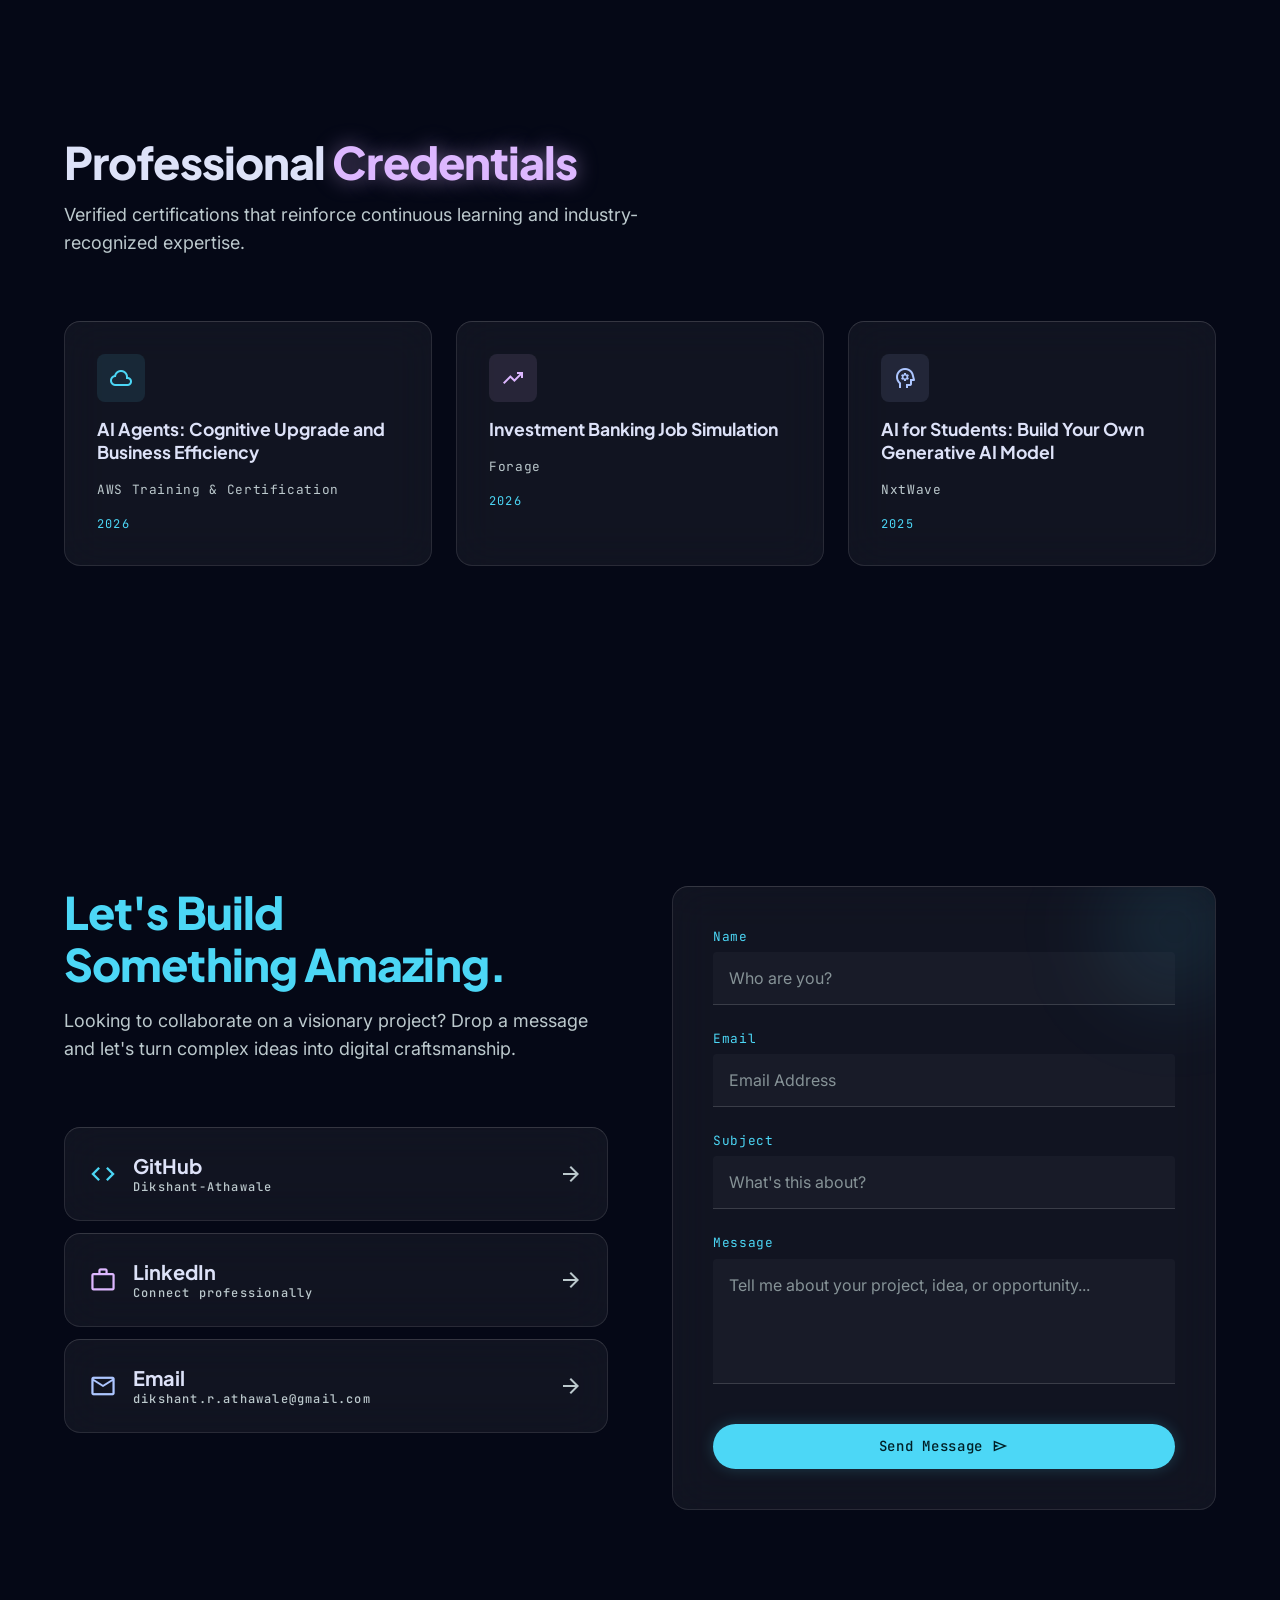
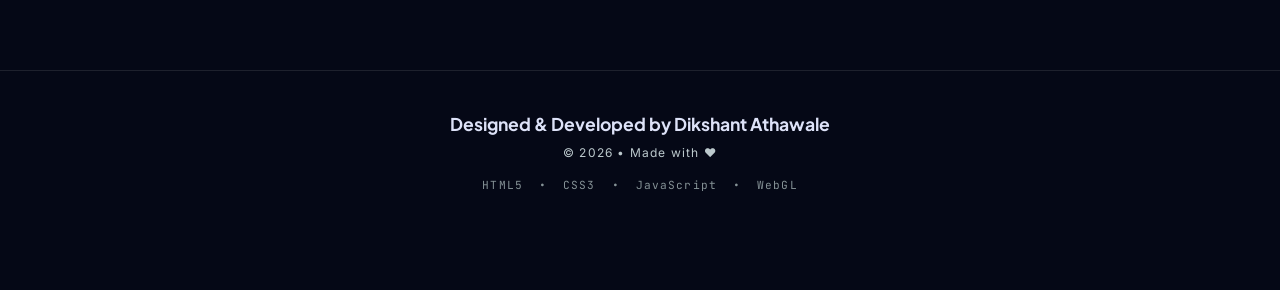
==== commit d151aee6: "lol" ====
--- a/index.html
+++ b/index.html
@@ -692,19 +692,19 @@
               <div class="form-fields">
                 <div class="form-group">
                   <label class="form-label" for="name">Name</label>
-                  <input class="form-input" id="name" type="text" placeholder="John Doe" autocomplete="name" required>
+                  <input class="form-input" id="name" type="text" placeholder="Who are you?" autocomplete="name" required>
                 </div>
                 <div class="form-group">
                   <label class="form-label" for="email">Email</label>
-                  <input class="form-input" id="email" type="email" placeholder="john@example.com" autocomplete="email" required>
+                  <input class="form-input" id="email" type="email" placeholder="Email Address" autocomplete="email" required>
                 </div>
                 <div class="form-group">
                   <label class="form-label" for="subject">Subject</label>
-                  <input class="form-input" id="subject" type="text" placeholder="Project Inquiry">
+                  <input class="form-input" id="subject" type="text" placeholder="What's this about?">
                 </div>
                 <div class="form-group">
                   <label class="form-label" for="message">Message</label>
-                  <textarea class="form-input" id="message" placeholder="Tell me about your project..." rows="4" required></textarea>
+                  <textarea class="form-input" id="message" placeholder="Tell me about your project, idea, or opportunity..." rows="4" required></textarea>
                 </div>
                 <button type="submit" class="btn btn-primary form-submit">
                   Send Message
@@ -715,6 +715,11 @@
                 <span class="material-symbols-outlined">check_circle</span>
                 <h3 class="font-headline text-headline-md">Message Sent!</h3>
                 <p class="text-body-md text-muted">Thanks for reaching out. I'll get back to you soon.</p>
+              </div>
+              <div class="form-error" role="alert">
+                <span class="material-symbols-outlined">error</span>
+                <h3 class="font-headline text-headline-md">Oops! Something went wrong.</h3>
+                <p class="text-body-md text-muted">Please try sending your message again later.</p>
               </div>
             </form>
           </div>
--- a/styles.css
+++ b/styles.css
@@ -515,6 +515,18 @@
 @keyframes bounce-down {
   0%, 100% { transform: translateX(-50%) translateY(0); }
   50% { transform: translateX(-50%) translateY(8px); }
+}
+
+@keyframes shake {
+  0%, 100% { transform: translateX(0); }
+  25% { transform: translateX(-5px); }
+  50% { transform: translateX(5px); }
+  75% { transform: translateX(-5px); }
+}
+
+@keyframes spin {
+  from { transform: rotate(0deg); }
+  to { transform: rotate(360deg); }
 }
 
 /* Floating icons in hero */
@@ -1377,13 +1389,13 @@
   margin-top: var(--space-2);
 }
 
-.form-success {
+.form-success, .form-error {
   display: none;
   text-align: center;
   padding: var(--space-5);
 }
 
-.form-success.show {
+.form-success.show, .form-error.show {
   display: flex;
   flex-direction: column;
   align-items: center;
@@ -1393,6 +1405,15 @@
 .form-success .material-symbols-outlined {
   font-size: 48px;
   color: var(--success);
+}
+
+.form-error .material-symbols-outlined {
+  font-size: 48px;
+  color: #ffb4ab;
+}
+
+.form-error h3 {
+  color: #ffb4ab;
 }
 
 /* ---------- Footer ---------- */
@@ -2014,3 +2035,541 @@
     animation: none;
   }
 }
+
+/* ============================================================
+   MOBILE RESPONSIVE OVERRIDES
+   320px – 768px  |  Additive only — desktop styles untouched
+   Dock strategy: horizontal scroll with all items preserved
+   ============================================================ */
+
+/* ---------- Tablet & Below (≤768px) ---------- */
+@media (max-width: 768px) {
+
+  /* ---- Global ---- */
+  .section {
+    padding-block: var(--space-10);
+  }
+
+  .section-header {
+    margin-bottom: var(--space-5);
+  }
+
+  /* ---- Bottom Navigation Dock (Scrollable) ---- */
+  .dock {
+    /* Position & layout */
+    left: 0;
+    right: 0;
+    bottom: 0;
+    transform: translateX(0) translateY(0);
+    border-radius: 0;
+    max-width: 100vw;
+    width: 100%;
+
+    /* Horizontal scroll */
+    overflow-x: auto;
+    overflow-y: hidden;
+    -webkit-overflow-scrolling: touch;
+    scroll-behavior: smooth;
+    scroll-snap-type: x proximity;
+
+    /* Hidden scrollbar – cross-browser */
+    scrollbar-width: none;
+    -ms-overflow-style: none;
+
+    /* Consistent spacing */
+    gap: 2px;
+    padding: 8px 12px;
+    padding-bottom: calc(8px + env(safe-area-inset-bottom, 0px));
+    padding-left: calc(12px + env(safe-area-inset-left, 0px));
+    padding-right: calc(12px + env(safe-area-inset-right, 0px));
+
+    /* Glass styling refinement for full-width bar */
+    border: none;
+    border-top: 1px solid var(--glass-border);
+    background: rgba(11, 17, 32, 0.85);
+    box-shadow: 0 -4px 30px rgba(0, 0, 0, 0.4),
+                0 -1px 0 rgba(255, 255, 255, 0.05);
+  }
+
+  /* Hidden scrollbar – WebKit */
+  .dock::-webkit-scrollbar {
+    display: none;
+    height: 0;
+    width: 0;
+  }
+
+  /* Dock hidden state for mobile (slide down) */
+  .dock.dock-hidden {
+    transform: translateX(0) translateY(calc(100% + 10px));
+    opacity: 0;
+  }
+
+  /* Dock items – consistent 44×44px touch targets */
+  .dock-item {
+    width: 44px;
+    height: 44px;
+    min-width: 44px;
+    flex-shrink: 0;
+    scroll-snap-align: center;
+  }
+
+  .dock-item .material-symbols-outlined {
+    font-size: 22px;
+  }
+
+  /* Hide tooltips on mobile — no hover on touch */
+  .dock-tooltip {
+    display: none;
+  }
+
+  /* Dividers – kept but refined */
+  .dock-divider {
+    height: 24px;
+    min-width: 1px;
+    flex-shrink: 0;
+    margin-inline: 4px;
+  }
+
+  /* ---- Hero Section ---- */
+  .hero-badge {
+    padding: 5px 12px;
+    font-size: 0.65rem;
+  }
+
+  .hero-subtitle {
+    font-size: 1rem;
+    line-height: 1.5;
+  }
+
+  .hero-scroll-indicator {
+    bottom: var(--space-10);
+  }
+
+  /* ---- About Section ---- */
+  .about-photo-wrapper {
+    width: 140px;
+    height: 140px;
+  }
+
+  .about-card {
+    padding: var(--space-3);
+  }
+
+  .about-actions .btn {
+    width: 100%;
+    justify-content: center;
+  }
+
+  /* ---- Skills Section ---- */
+  #skills .section-header {
+    flex-direction: column;
+    align-items: flex-start !important;
+  }
+
+  .skills-tabs {
+    width: 100%;
+    -webkit-overflow-scrolling: touch;
+    padding: 3px;
+  }
+
+  .skill-tab {
+    padding: 7px 14px;
+    font-size: 0.75rem;
+  }
+
+  .skill-item {
+    font-size: 0.8rem;
+  }
+
+  .skill-bar-track {
+    width: 60px;
+  }
+
+  /* ---- Projects Section ---- */
+  .featured-project-image {
+    min-height: 220px;
+  }
+
+  .featured-project-content {
+    padding: var(--space-3);
+    margin-top: -40px;
+  }
+
+  .project-card-body {
+    padding: var(--space-3);
+  }
+
+  .project-actions {
+    flex-direction: column;
+  }
+
+  .project-actions .btn {
+    width: 100%;
+    justify-content: center;
+  }
+
+  /* ---- Education Timeline ---- */
+  .timeline {
+    padding-left: var(--space-4);
+  }
+
+  .timeline::before {
+    left: 11px;
+  }
+
+  .timeline-dot {
+    left: calc(-1 * var(--space-4) + 4px);
+    width: 14px;
+    height: 14px;
+  }
+
+  .timeline-title {
+    font-size: 1.1rem;
+  }
+
+  /* ---- Contact Section ---- */
+  .contact-form {
+    padding: var(--space-3);
+  }
+
+  .contact-link-info .font-label {
+    word-break: break-all;
+  }
+
+  /* ---- Footer ---- */
+  .footer {
+    padding-bottom: calc(var(--space-16) + env(safe-area-inset-bottom, 0px));
+  }
+
+  /* ---- Chatbot ---- */
+  .chatbot-input-area {
+    padding-bottom: calc(16px + env(safe-area-inset-bottom, 0px));
+  }
+}
+
+/* ---------- Small Phones (≤480px) ---------- */
+@media (max-width: 480px) {
+
+  /* ---- Global ---- */
+  .container {
+    padding-inline: 16px;
+  }
+
+  .section {
+    padding-block: var(--space-8);
+  }
+
+  /* ---- Dock – tighter padding on small screens ---- */
+  .dock {
+    padding: 6px 8px;
+    padding-bottom: calc(6px + env(safe-area-inset-bottom, 0px));
+    gap: 1px;
+  }
+
+  /* ---- Hero Section ---- */
+  .hero-content {
+    padding-inline: 4px;
+  }
+
+  .hero-badge {
+    padding: 4px 10px;
+    font-size: 0.6rem;
+    margin-bottom: var(--space-3);
+  }
+
+  .hero-title {
+    margin-bottom: var(--space-2);
+  }
+
+  .hero-subtitle {
+    font-size: 0.95rem;
+    margin-bottom: var(--space-4);
+  }
+
+  .floating-icons {
+    display: none;
+  }
+
+  /* ---- About Section ---- */
+  .about-photo-wrapper {
+    width: 120px;
+    height: 120px;
+  }
+
+  .about-bio {
+    font-size: 0.9rem;
+  }
+
+  .stat-value {
+    font-size: 1.6rem;
+  }
+
+  .stat-card {
+    padding: var(--space-2);
+  }
+
+  /* ---- Skills Section ---- */
+  .skill-category-card {
+    padding: var(--space-3);
+  }
+
+  .skill-category-header h3 {
+    font-size: 1.1rem;
+  }
+
+  .skill-bar-track {
+    width: 50px;
+  }
+
+  /* ---- Projects Section ---- */
+  .featured-project-image {
+    min-height: 180px;
+  }
+
+  .project-card-image {
+    height: 160px;
+  }
+
+  .tag {
+    font-size: 0.65rem;
+    padding: 3px 8px;
+  }
+
+  /* ---- Education Timeline ---- */
+  .timeline-card {
+    padding: var(--space-2);
+  }
+
+  .timeline-title {
+    font-size: 1rem;
+  }
+
+  .timeline-subtitle {
+    font-size: 0.85rem;
+  }
+
+  .timeline-details {
+    font-size: 0.8rem;
+  }
+
+  .timeline .tech-stack .tag {
+    font-size: 0.6rem;
+    padding: 2px 6px;
+  }
+
+  /* ---- Certifications ---- */
+  .cert-card {
+    padding: var(--space-3);
+  }
+
+  .cert-title {
+    font-size: 1rem;
+  }
+
+  /* ---- Contact Section ---- */
+  .form-input {
+    padding: 12px 14px;
+    font-size: 0.95rem;
+  }
+
+  textarea.form-input {
+    min-height: 100px;
+  }
+
+  .contact-link-info .material-symbols-outlined {
+    font-size: 22px;
+  }
+
+  /* ---- Footer ---- */
+  .footer-brand {
+    font-size: 0.95rem;
+  }
+
+  .footer-tech {
+    gap: var(--space-1);
+  }
+}
+
+/* ---------- Extra Small Phones (≤375px) ---------- */
+@media (max-width: 375px) {
+
+  /* ---- Global ---- */
+  .container {
+    padding-inline: 12px;
+  }
+
+  /* ---- Dock – minimal padding ---- */
+  .dock {
+    padding: 5px 6px;
+    padding-bottom: calc(5px + env(safe-area-inset-bottom, 0px));
+    gap: 0px;
+  }
+
+  /* ---- Hero Section ---- */
+  .hero-cta {
+    flex-direction: column;
+    align-items: center;
+    gap: var(--space-1);
+  }
+
+  .hero-cta .btn {
+    width: 100%;
+    max-width: 260px;
+  }
+
+  .hero-badge {
+    font-size: 0.55rem;
+    padding: 3px 8px;
+  }
+
+  /* ---- About Section ---- */
+  .about-photo-wrapper {
+    width: 100px;
+    height: 100px;
+  }
+
+  .stat-value {
+    font-size: 1.4rem;
+  }
+
+  .stat-label {
+    font-size: 0.6rem;
+  }
+
+  /* ---- Skills Section ---- */
+  .skill-tab {
+    padding: 6px 10px;
+    font-size: 0.7rem;
+  }
+
+  .skill-item {
+    font-size: 0.75rem;
+    gap: 4px;
+  }
+
+  .skill-bar-track {
+    width: 40px;
+  }
+
+  /* ---- Projects Section ---- */
+  .featured-project-content {
+    padding: var(--space-2);
+  }
+
+  .featured-project-content h3 {
+    font-size: clamp(1.3rem, 5vw, 1.6rem);
+  }
+
+  .project-card-body {
+    padding: var(--space-2);
+  }
+}
+
+/* ---------- Landscape Orientation Fix ---------- */
+@media (max-height: 500px) and (orientation: landscape) {
+
+  #hero {
+    min-height: auto;
+    padding-block: var(--space-6);
+  }
+
+  .hero-scroll-indicator {
+    display: none;
+  }
+
+  .floating-icons {
+    display: none;
+  }
+
+  .section {
+    padding-block: var(--space-6);
+  }
+}
+
+/* ---------- Safe Area for Notched Devices ---------- */
+@supports (padding: env(safe-area-inset-bottom)) {
+  @media (max-width: 768px) {
+    .dock {
+      padding-bottom: calc(8px + env(safe-area-inset-bottom));
+    }
+
+    .footer {
+      padding-bottom: calc(var(--space-12) + env(safe-area-inset-bottom));
+    }
+  }
+}
+
+/* ---------- Dock Edge Fade Indicators ---------- */
+@media (max-width: 768px) {
+  .dock {
+    /* Create stacking context for pseudo-elements */
+    position: fixed;
+  }
+
+  /* Left fade – hints more content to the left */
+  .dock::before {
+    content: '';
+    position: sticky;
+    left: 0;
+    top: 0;
+    bottom: 0;
+    min-width: 20px;
+    flex-shrink: 0;
+    background: linear-gradient(to right,
+      rgba(11, 17, 32, 0.9) 0%,
+      rgba(11, 17, 32, 0) 100%);
+    pointer-events: none;
+    z-index: 2;
+    margin-right: -20px;
+    align-self: stretch;
+  }
+
+  /* Right fade – hints more content to the right */
+  .dock::after {
+    content: '';
+    position: sticky;
+    right: 0;
+    top: 0;
+    bottom: 0;
+    min-width: 20px;
+    flex-shrink: 0;
+    background: linear-gradient(to left,
+      rgba(11, 17, 32, 0.9) 0%,
+      rgba(11, 17, 32, 0) 100%);
+    pointer-events: none;
+    z-index: 2;
+    margin-left: -20px;
+    align-self: stretch;
+  }
+}
+
+/* ---------- Touch Optimizations ---------- */
+@media (hover: none) and (pointer: coarse) {
+
+  /* Disable hover transforms on touch devices for better perf */
+  .card-interactive:hover {
+    transform: none;
+  }
+
+  .dock-item:hover {
+    transform: none;
+  }
+
+  /* Ensure proper tap highlight */
+  .dock-item,
+  .btn,
+  .skill-tab,
+  .chatbot-suggestion-chip,
+  .contact-link-card {
+    -webkit-tap-highlight-color: rgba(76, 215, 246, 0.1);
+  }
+
+  /* Smooth touch interactions */
+  .dock-item {
+    touch-action: manipulation;
+  }
+
+  .dock {
+    touch-action: pan-x;
+  }
+}
